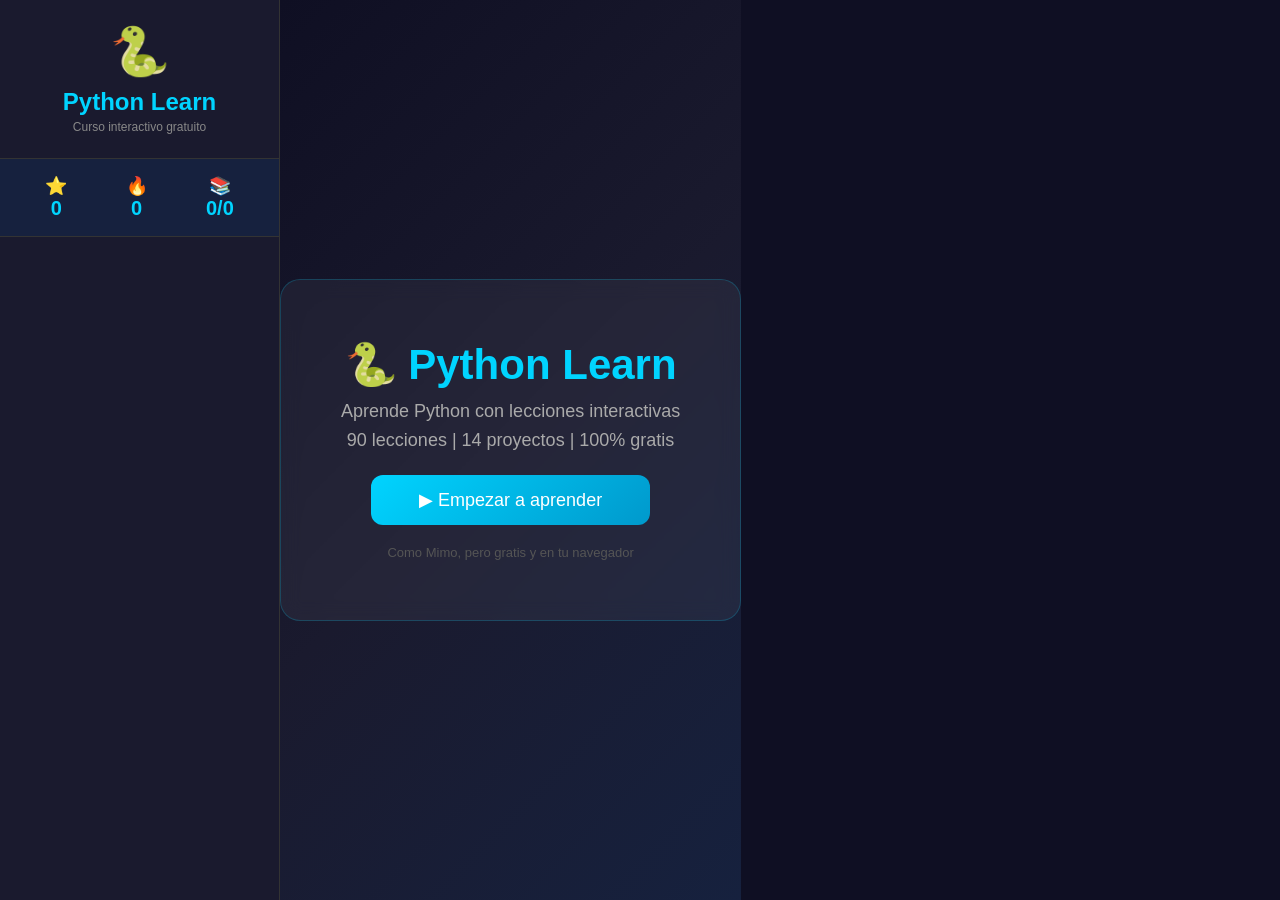
==== web/index.html @ 652f8047 "Add beautiful web interface" ====
<!DOCTYPE html>
<html lang="es">
<head>
<meta charset="UTF-8">
<meta name="viewport" content="width=device-width, initial-scale=1.0">
<title>Python Learn - Curso Interactivo</title>
<style>
* { margin: 0; padding: 0; box-sizing: border-box; }
body { font-family: 'Segoe UI', Tahoma, sans-serif; background: #0f0f23; color: #e0e0e0; overflow: hidden; }
#app { display: flex; height: 100vh; }
.sidebar { width: 280px; background: #1a1a2e; border-right: 1px solid #333; display: flex; flex-direction: column; overflow-y: auto; }
.logo { padding: 24px 20px; text-align: center; border-bottom: 1px solid #333; }
.logo-icon { font-size: 48px; margin-bottom: 8px; }
.logo h1 { color: #00d4ff; font-size: 24px; }
.tagline { color: #888; font-size: 12px; margin-top: 4px; }
.stats { display: flex; justify-content: space-around; padding: 16px; background: #16213e; border-bottom: 1px solid #333; }
.stat-item { text-align: center; }
.stat-label { font-size: 18px; display: block; }
.stat-value { font-size: 20px; font-weight: bold; color: #00d4ff; }
.lesson-list { flex: 1; overflow-y: auto; padding: 8px; }
.lesson-item { padding: 12px 16px; margin: 4px 0; border-radius: 8px; cursor: pointer; transition: all 0.3s; }
.lesson-item:hover { background: #2a2a4a; }
.lesson-item.active { background: #0f3460; border-left: 3px solid #00d4ff; }
.lesson-item.completed { opacity: 0.6; }
.lesson-num { color: #00d4ff; font-weight: bold; font-size: 13px; }
.lesson-name { color: #e0e0e0; font-size: 14px; margin-top: 2px; }
.lesson-badge { display: inline-block; padding: 2px 8px; border-radius: 4px; font-size: 10px; margin-top: 4px; }
.badge-learn { background: #1e3a5f; color: #4fc3f7; }
.badge-practice { background: #2e7d32; color: #a5d6a7; }
.badge-project { background: #e65100; color: #ffcc80; }
.main { flex: 1; overflow-y: auto; }
.hero { display: flex; align-items: center; justify-content: center; height: 100vh; background: linear-gradient(135deg, #0f0f23 0%, #1a1a2e 50%, #16213e 100%); }
.hero-card { text-align: center; background: rgba(255,255,255,0.05); backdrop-filter: blur(10px); border-radius: 20px; padding: 60px; border: 1px solid rgba(0,212,255,0.2); max-width: 500px; }
.hero-card h2 { color: #00d4ff; font-size: 42px; margin-bottom: 12px; }
.hero-card p { color: #aaa; font-size: 18px; }
.hero-sub { color: #666; font-size: 14px; margin-top: 8px; }
.btn-primary { background: linear-gradient(135deg, #00d4ff, #0099cc); color: #fff; border: none; padding: 14px 48px; border-radius: 12px; font-size: 18px; cursor: pointer; margin-top: 24px; transition: all 0.3s; }
.btn-primary:hover { transform: scale(1.05); box-shadow: 0 4px 20px rgba(0,212,255,0.4); }
.lesson-view { padding: 24px; max-width: 800px; margin: 0 auto; }
.lesson-header { display: flex; align-items: center; margin-bottom: 24px; }
.btn-back { background: #333; color: #aaa; border: none; padding: 8px 16px; border-radius: 8px; cursor: pointer; font-size: 14px; }
.lesson-header h2 { color: #00d4ff; margin-left: 16px; font-size: 28px; }
.topic-card { background: rgba(255,255,255,0.05); border-radius: 12px; padding: 24px; margin: 16px 0; border: 1px solid #333; }
.topic-title { color: #fff; font-size: 20px; margin-bottom: 8px; }
.topic-desc { color: #888; font-size: 14px; margin-bottom: 16px; }
.exercise { background: #1e1e3a; border-radius: 8px; padding: 16px; margin: 12px 0; border-left: 3px solid #00d4ff; }
.exercise-title { color: #4fc3f7; font-size: 15px; margin-bottom: 8px; }
.exercise-hint { color: #666; font-size: 12px; margin-top: 8px; font-style: italic; }
.code-input { width: 100%; background: #0d0d1a; color: #00ff88; border: 1px solid #333; border-radius: 8px; padding: 12px; font-family: 'Consolas', monospace; font-size: 14px; margin-top: 8px; resize: vertical; min-height: 60px; }
.btn-run { background: #00d4ff; color: #fff; border: none; padding: 10px 24px; border-radius: 8px; cursor: pointer; font-size: 14px; margin-top: 8px; }
.btn-run:hover { background: #0099cc; }
.result-ok { color: #00ff88; font-weight: bold; margin-top: 8px; }
.result-error { color: #ff4444; font-weight: bold; margin-top: 8px; }
.progress-bar { height: 8px; background: #333; border-radius: 4px; margin: 12px 0; overflow: hidden; }
.progress-fill { height: 100%; background: linear-gradient(90deg, #00d4ff, #00ff88); border-radius: 4px; transition: width 0.5s; }
.lessons-grid { display: grid; grid-template-columns: repeat(auto-fill, minmax(200px, 1fr)); gap: 12px; margin-top: 16px; }
.lesson-grid-item { background: rgba(255,255,255,0.05); border-radius: 12px; padding: 16px; text-align: center; cursor: pointer; border: 1px solid #333; transition: all 0.3s; }
.lesson-grid-item:hover { border-color: #00d4ff; transform: translateY(-2px); }
.lesson-grid-item.completed { border-color: #00ff88; }
.lesson-grid-item .num { color: #00d4ff; font-size: 24px; font-weight: bold; }
.lesson-grid-item .name { color: #aaa; font-size: 12px; margin-top: 4px; }
.nav-bottom { display: flex; justify-content: space-around; padding: 16px; background: #1a1a2e; border-top: 1px solid #333; }
.nav-btn { background: none; border: none; color: #666; font-size: 20px; cursor: pointer; padding: 8px; }
.nav-btn.active { color: #00d4ff; }
</style>
</head>
<body>
<div id="app">
<nav class="sidebar">
<div class="logo">
<div class="logo-icon">🐍</div>
<h1>Python Learn</h1>
<p class="tagline">Curso interactivo gratuito</p>
</div>
<div class="stats">
<div class="stat-item"><span class="stat-label">⭐</span><span class="stat-value" id="score">0</span></div>
<div class="stat-item"><span class="stat-label">🔥</span><span class="stat-value" id="streak">0</span></div>
<div class="stat-item"><span class="stat-label">📚</span><span class="stat-value" id="progress">0/0</span></div>
</div>
<div class="lesson-list" id="lessonList"></div>
</nav>
<main class="content">
<div class="hero" id="hero">
<div class="hero-card">
<h2>🐍 Python Learn</h2>
<p>Aprende Python con lecciones interactivas</p>
<p class="hero-sub">90 lecciones | 14 proyectos | 100% gratis</p>
<button onclick="startCourse()" class="btn-primary">▶ Empezar a aprender</button>
<div style="margin-top:20px;color:#555;font-size:13px">Como Mimo, pero gratis y en tu navegador</div>
</div>
</div>
<div class="lesson-view" id="lessonView" style="display:none">
<div class="lesson-header">
<button onclick="goBack()" class="btn-back">← Volver al inicio</button>
<h2 id="lessonTitle"></h2>
</div>
<div class="progress-bar"><div class="progress-fill" id="progressFill" style="width:0%"></div></div>
<div class="lessons-grid" id="lessonsGrid"></div>
<div id="lessonDetail" style="display:none"></div>
</div>
</main>
</div>
<script src="app.js"></script>
</body>
</html>
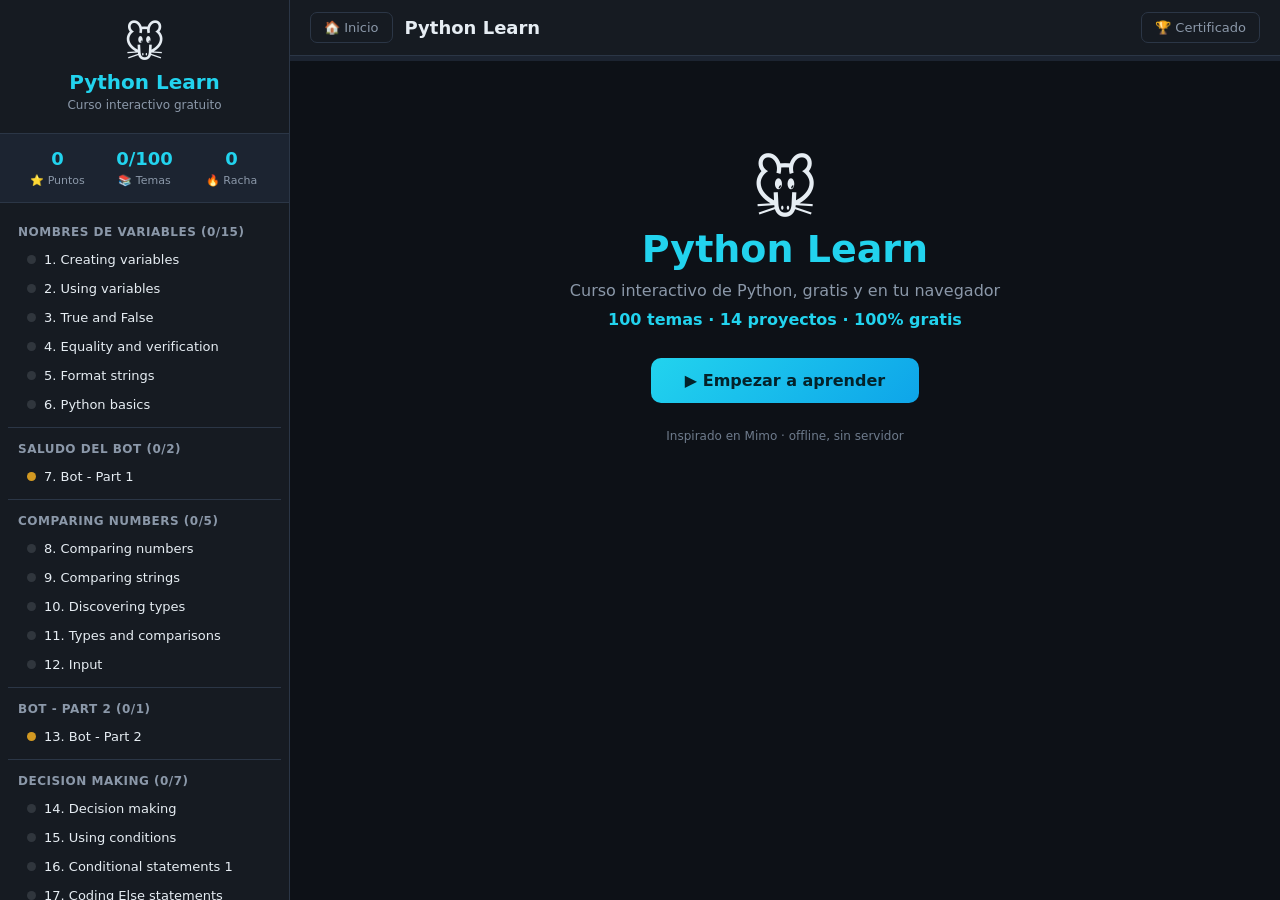
==== commit 92e0e398: "Web standalone: single-file HTML, no server needed" ====
--- a/web/index.html
+++ b/web/index.html
@@ -1,105 +1,257 @@
 <!DOCTYPE html>
 <html lang="es">
 <head>
-<meta charset="UTF-8">
-<meta name="viewport" content="width=device-width, initial-scale=1.0">
-<title>Python Learn - Curso Interactivo</title>
+<meta charset="utf-8">
+<meta name="viewport" content="width=device-width,initial-scale=1">
+<title>Python Learn - Curso Interactivo Gratuito</title>
 <style>
-* { margin: 0; padding: 0; box-sizing: border-box; }
-body { font-family: 'Segoe UI', Tahoma, sans-serif; background: #0f0f23; color: #e0e0e0; overflow: hidden; }
-#app { display: flex; height: 100vh; }
-.sidebar { width: 280px; background: #1a1a2e; border-right: 1px solid #333; display: flex; flex-direction: column; overflow-y: auto; }
-.logo { padding: 24px 20px; text-align: center; border-bottom: 1px solid #333; }
-.logo-icon { font-size: 48px; margin-bottom: 8px; }
-.logo h1 { color: #00d4ff; font-size: 24px; }
-.tagline { color: #888; font-size: 12px; margin-top: 4px; }
-.stats { display: flex; justify-content: space-around; padding: 16px; background: #16213e; border-bottom: 1px solid #333; }
-.stat-item { text-align: center; }
-.stat-label { font-size: 18px; display: block; }
-.stat-value { font-size: 20px; font-weight: bold; color: #00d4ff; }
-.lesson-list { flex: 1; overflow-y: auto; padding: 8px; }
-.lesson-item { padding: 12px 16px; margin: 4px 0; border-radius: 8px; cursor: pointer; transition: all 0.3s; }
-.lesson-item:hover { background: #2a2a4a; }
-.lesson-item.active { background: #0f3460; border-left: 3px solid #00d4ff; }
-.lesson-item.completed { opacity: 0.6; }
-.lesson-num { color: #00d4ff; font-weight: bold; font-size: 13px; }
-.lesson-name { color: #e0e0e0; font-size: 14px; margin-top: 2px; }
-.lesson-badge { display: inline-block; padding: 2px 8px; border-radius: 4px; font-size: 10px; margin-top: 4px; }
-.badge-learn { background: #1e3a5f; color: #4fc3f7; }
-.badge-practice { background: #2e7d32; color: #a5d6a7; }
-.badge-project { background: #e65100; color: #ffcc80; }
-.main { flex: 1; overflow-y: auto; }
-.hero { display: flex; align-items: center; justify-content: center; height: 100vh; background: linear-gradient(135deg, #0f0f23 0%, #1a1a2e 50%, #16213e 100%); }
-.hero-card { text-align: center; background: rgba(255,255,255,0.05); backdrop-filter: blur(10px); border-radius: 20px; padding: 60px; border: 1px solid rgba(0,212,255,0.2); max-width: 500px; }
-.hero-card h2 { color: #00d4ff; font-size: 42px; margin-bottom: 12px; }
-.hero-card p { color: #aaa; font-size: 18px; }
-.hero-sub { color: #666; font-size: 14px; margin-top: 8px; }
-.btn-primary { background: linear-gradient(135deg, #00d4ff, #0099cc); color: #fff; border: none; padding: 14px 48px; border-radius: 12px; font-size: 18px; cursor: pointer; margin-top: 24px; transition: all 0.3s; }
-.btn-primary:hover { transform: scale(1.05); box-shadow: 0 4px 20px rgba(0,212,255,0.4); }
-.lesson-view { padding: 24px; max-width: 800px; margin: 0 auto; }
-.lesson-header { display: flex; align-items: center; margin-bottom: 24px; }
-.btn-back { background: #333; color: #aaa; border: none; padding: 8px 16px; border-radius: 8px; cursor: pointer; font-size: 14px; }
-.lesson-header h2 { color: #00d4ff; margin-left: 16px; font-size: 28px; }
-.topic-card { background: rgba(255,255,255,0.05); border-radius: 12px; padding: 24px; margin: 16px 0; border: 1px solid #333; }
-.topic-title { color: #fff; font-size: 20px; margin-bottom: 8px; }
-.topic-desc { color: #888; font-size: 14px; margin-bottom: 16px; }
-.exercise { background: #1e1e3a; border-radius: 8px; padding: 16px; margin: 12px 0; border-left: 3px solid #00d4ff; }
-.exercise-title { color: #4fc3f7; font-size: 15px; margin-bottom: 8px; }
-.exercise-hint { color: #666; font-size: 12px; margin-top: 8px; font-style: italic; }
-.code-input { width: 100%; background: #0d0d1a; color: #00ff88; border: 1px solid #333; border-radius: 8px; padding: 12px; font-family: 'Consolas', monospace; font-size: 14px; margin-top: 8px; resize: vertical; min-height: 60px; }
-.btn-run { background: #00d4ff; color: #fff; border: none; padding: 10px 24px; border-radius: 8px; cursor: pointer; font-size: 14px; margin-top: 8px; }
-.btn-run:hover { background: #0099cc; }
-.result-ok { color: #00ff88; font-weight: bold; margin-top: 8px; }
-.result-error { color: #ff4444; font-weight: bold; margin-top: 8px; }
-.progress-bar { height: 8px; background: #333; border-radius: 4px; margin: 12px 0; overflow: hidden; }
-.progress-fill { height: 100%; background: linear-gradient(90deg, #00d4ff, #00ff88); border-radius: 4px; transition: width 0.5s; }
-.lessons-grid { display: grid; grid-template-columns: repeat(auto-fill, minmax(200px, 1fr)); gap: 12px; margin-top: 16px; }
-.lesson-grid-item { background: rgba(255,255,255,0.05); border-radius: 12px; padding: 16px; text-align: center; cursor: pointer; border: 1px solid #333; transition: all 0.3s; }
-.lesson-grid-item:hover { border-color: #00d4ff; transform: translateY(-2px); }
-.lesson-grid-item.completed { border-color: #00ff88; }
-.lesson-grid-item .num { color: #00d4ff; font-size: 24px; font-weight: bold; }
-.lesson-grid-item .name { color: #aaa; font-size: 12px; margin-top: 4px; }
-.nav-bottom { display: flex; justify-content: space-around; padding: 16px; background: #1a1a2e; border-top: 1px solid #333; }
-.nav-btn { background: none; border: none; color: #666; font-size: 20px; cursor: pointer; padding: 8px; }
-.nav-btn.active { color: #00d4ff; }
+*{margin:0;padding:0;box-sizing:border-box}
+:root{--bg:#0d1117;--panel:#161b22;--panel2:#1c2431;--line:#2b3646;--txt:#e6edf3;--dim:#8b98a9;--cyan:#22d3ee;--green:#3fb950;--yel:#d29922;--pur:#a371f7;--red:#f85149}
+body{font-family:system-ui,-apple-system,"Segoe UI",Roboto,sans-serif;background:var(--bg);color:var(--txt)}
+button{font-family:inherit;cursor:pointer}
+#layout{display:flex;min-height:100vh}
+aside{width:290px;flex-shrink:0;background:var(--panel);border-right:1px solid var(--line);display:flex;flex-direction:column;position:sticky;top:0;height:100vh}
+.brand{padding:20px;border-bottom:1px solid var(--line);text-align:center}
+.brand .logo{font-size:40px}
+.brand h1{font-size:20px;color:var(--cyan);margin-top:4px}
+.brand small{color:var(--dim);font-size:12px}
+.hud{display:grid;grid-template-columns:repeat(3,1fr);padding:14px;background:var(--panel2);border-bottom:1px solid var(--line);text-align:center}
+.hud b{display:block;font-size:18px;color:var(--cyan)}
+.hud span{font-size:11px;color:var(--dim)}
+#secList{flex:1;overflow-y:auto;padding:8px}
+.sec{border-bottom:1px solid var(--line);padding:8px 10px}
+.sec h3{font-size:12px;color:var(--dim);text-transform:uppercase;letter-spacing:.5px;margin:6px 0}
+.sec a{display:flex;gap:8px;align-items:center;padding:7px 9px;border-radius:6px;color:var(--txt);text-decoration:none;font-size:13px}
+.sec a:hover{background:var(--panel2)}
+.sec a.on{background:#1f6feb33;border-left:3px solid var(--cyan)}
+.dot{width:9px;height:9px;border-radius:50%;background:#30363d;flex-shrink:0}
+.dot.done{background:var(--green)}
+.dot.proj{background:var(--yel)}
+main{flex:1;min-width:0;display:flex;flex-direction:column}
+#top{display:flex;align-items:center;gap:12px;padding:12px 20px;border-bottom:1px solid var(--line);background:var(--panel);position:sticky;top:0;z-index:5}
+#top h2{font-size:18px;flex:1}
+.ghost{background:transparent;border:1px solid var(--line);color:var(--dim);padding:7px 13px;border-radius:7px;font-size:13px}
+.ghost:hover{border-color:var(--cyan);color:var(--cyan)}
+.bar{height:5px;background:var(--panel2)}
+.bar div{height:100%;background:linear-gradient(90deg,var(--cyan),var(--green));transition:width .4s}
+#body{flex:1;padding:22px;max-width:920px;width:100%;margin:0 auto}
+.hero{text-align:center;padding:70px 20px}
+.hero h2{font-size:38px;color:var(--cyan)}
+.hero p{color:var(--dim);margin:10px 0}
+.btn{background:linear-gradient(135deg,#22d3ee,#0ea5e9);border:0;color:#04222a;font-weight:700;padding:13px 34px;border-radius:10px;font-size:16px}
+.btn:hover{filter:brightness(1.1)}
+.card{background:var(--panel);border:1px solid var(--line);border-radius:12px;padding:20px;margin-bottom:16px}
+.card h3{color:#fff;font-size:19px;margin-bottom:6px}
+.card .desc{color:var(--dim);font-size:14px}
+.badge{display:inline-block;padding:2px 9px;border-radius:20px;font-size:11px;font-weight:600}
+.b-learn{background:#1f4b7355;color:#58a6ff}
+.b-prac{background:#2d6a3555;color:var(--green)}
+.b-proj{background:#6b4a1455;color:var(--yel)}
+pre{background:#010409;border:1px solid var(--line);border-radius:9px;padding:14px;overflow-x:auto;font-family:Consolas,Monaco,monospace;font-size:13px;color:#7ee787;line-height:1.6}
+.ex{background:var(--panel2);border-left:3px solid var(--cyan);border-radius:0 9px 9px 0;padding:14px;margin:12px 0}
+.ex .q{font-weight:600;margin-bottom:8px}
+.ex .h{color:var(--dim);font-size:13px;margin-top:8px}
+.ex .h b{color:var(--yel)}
+textarea{width:100%;background:#010409;color:#7ee787;border:1px solid var(--line);border-radius:8px;padding:11px;font-family:Consolas,Monaco,monospace;font-size:13px;min-height:70px;resize:vertical}
+textarea:focus{outline:none;border-color:var(--cyan)}
+.row{display:flex;gap:8px;margin-top:9px;flex-wrap:wrap}
+.ok{color:var(--green);font-weight:600;margin-top:8px}
+.no{color:var(--red);font-weight:600;margin-top:8px}
+.nav{display:flex;gap:9px;margin-top:18px;flex-wrap:wrap}
+.grid{display:grid;grid-template-columns:repeat(auto-fill,minmax(150px,1fr));gap:11px}
+.tcard{background:var(--panel2);border:1px solid var(--line);border-radius:10px;padding:15px;text-align:center}
+.tcard:hover{border-color:var(--cyan)}
+.tcard.ok{border-color:var(--green)}
+.tcard .n{font-size:19px;font-weight:700;color:var(--cyan)}
+.tcard.ok .n{color:var(--green)}
+.tcard .t{font-size:12px;color:var(--dim);margin-top:5px}
+.gridlessons{display:grid;grid-template-columns:repeat(auto-fill,minmax(190px,1fr));gap:11px}
+.lcard{background:var(--panel2);border:1px solid var(--line);border-radius:10px;padding:15px;text-align:center}
+.lcard:hover{border-color:var(--cyan)}
+.lcard .n{font-size:22px;font-weight:700;color:var(--cyan)}
+.lcard .t{font-size:12px;color:var(--dim);margin:5px 0}
+.cert{text-align:center;padding:44px;background:linear-gradient(135deg,#161b22,#1f2937);border:2px solid var(--yel);border-radius:14px}
+.cert h2{color:var(--yel);font-size:28px}
+.cert p{color:var(--dim);margin:9px 0}
+@media(max-width:800px){#layout{flex-direction:column}aside{width:100%;height:auto;position:relative}#secList{max-height:210px}#body{padding:15px}.hero h2{font-size:27px}}
 </style>
 </head>
 <body>
-<div id="app">
-<nav class="sidebar">
-<div class="logo">
-<div class="logo-icon">🐍</div>
-<h1>Python Learn</h1>
-<p class="tagline">Curso interactivo gratuito</p>
-</div>
-<div class="stats">
-<div class="stat-item"><span class="stat-label">⭐</span><span class="stat-value" id="score">0</span></div>
-<div class="stat-item"><span class="stat-label">🔥</span><span class="stat-value" id="streak">0</span></div>
-<div class="stat-item"><span class="stat-label">📚</span><span class="stat-value" id="progress">0/0</span></div>
-</div>
-<div class="lesson-list" id="lessonList"></div>
-</nav>
-<main class="content">
-<div class="hero" id="hero">
-<div class="hero-card">
-<h2>🐍 Python Learn</h2>
-<p>Aprende Python con lecciones interactivas</p>
-<p class="hero-sub">90 lecciones | 14 proyectos | 100% gratis</p>
-<button onclick="startCourse()" class="btn-primary">▶ Empezar a aprender</button>
-<div style="margin-top:20px;color:#555;font-size:13px">Como Mimo, pero gratis y en tu navegador</div>
-</div>
-</div>
-<div class="lesson-view" id="lessonView" style="display:none">
-<div class="lesson-header">
-<button onclick="goBack()" class="btn-back">← Volver al inicio</button>
-<h2 id="lessonTitle"></h2>
-</div>
-<div class="progress-bar"><div class="progress-fill" id="progressFill" style="width:0%"></div></div>
-<div class="lessons-grid" id="lessonsGrid"></div>
-<div id="lessonDetail" style="display:none"></div>
-</div>
+<div id="layout">
+<aside>
+  <div class="brand">
+    <div class="logo">&#128045;</div>
+    <h1>Python Learn</h1>
+    <small>Curso interactivo gratuito</small>
+  </div>
+  <div class="hud">
+    <div><b id="hScore">0</b><span>&#11088; Puntos</span></div>
+    <div><b id="hDone">0</b><span>&#128218; Temas</span></div>
+    <div><b id="hStreak">0</b><span>&#128293; Racha</span></div>
+  </div>
+  <div id="secList"></div>
+</aside>
+<main>
+  <div id="top">
+    <button class="ghost" onclick="goHome()">&#127968; Inicio</button>
+    <h2 id="ttl">Python Learn</h2>
+    <button class="ghost" onclick="showCert()">&#127942; Certificado</button>
+  </div>
+  <div class="bar"><div id="pfill" style="width:0%"></div></div>
+  <div id="body"></div>
 </main>
 </div>
-<script src="app.js"></script>
+<script>
+var COURSE = {"1": {"title": "Creating variables", "exercises": [{"question": "Create a variable 'name' with your name and print it", "answer": "name = \"Ana\"\nprint(name)", "hint": "Use assignment and print()"}], "topics": [{"title": "Nombres de variables", "description": "Elige nombres descriptivos para tus variables", "exercises": [{"question": "name = \"Ana\"\nprint(name)", "answer": "Use meaningful variable names", "hint": "Follow Python naming rules"}]}, {"title": "Valores de variables", "description": "Asigna diferentes tipos de datos", "exercises": [{"question": "age = 25\nheight = 1.70\nprint(age, height)", "answer": "Assign int, float, string", "hint": "Each variable holds one value"}]}, {"title": "Consola", "description": "Usa print() para mostrar valores", "exercises": [{"question": "print(\"Hello World\")", "answer": "Use print() function", "hint": "Text must be inside quotes"}]}]}, "2": {"title": "Using variables", "exercises": [{"question": "Create a=5 and b=3, print sum and difference", "answer": "a = 5\nb = 3\nprint(a + b)\nprint(a - b)", "hint": "Assign then use + and -"}], "topics": [{"title": "Operaciones con variables", "description": "Suma, resta, multiplica y divide", "exercises": [{"question": "a = 10\nb = 3\nprint(a + b, a - b, a * b, a / b)", "answer": "Use + - * / operators", "hint": "Operators work like math"}]}, {"title": "Reasignación", "description": "Cambia el valor de una variable", "exercises": [{"question": "x = 5\nx = 10\nprint(x)", "answer": "Just assign a new value", "hint": "Variables can change"}]}]}, "3": {"title": "True and False", "exercises": [{"question": "Create a boolean 'is_raining' and print it", "answer": "is_raining = True\nprint(is_raining)", "hint": "Use True or False"}], "topics": [{"title": "Verdadero y falso", "description": "Entiende los valores booleanos", "exercises": [{"question": "is_active = True\nprint(is_active)", "answer": "Use True or False (capital)", "hint": "Only two possible values"}]}, {"title": "Comparaciones booleanas", "description": "Compara valores para obtener True/False", "exercises": [{"question": "print(5 > 3)\nprint(5 == 5)\nprint(5 != 3)", "answer": "Use >, ==, != operators", "hint": "Comparison returns True or False"}]}]}, "4": {"title": "Equality and verification", "exercises": [{"question": "Check if 10 equals 10", "answer": "print(10 == 10)", "hint": "Use == for equality"}], "topics": [{"title": "Igualdad", "description": "Compara si dos valores son iguales", "exercises": [{"question": "print(10 == 10)\nprint(10 == 5)", "answer": "Use == for equality", "hint": "Double equals sign"}]}, {"title": "Desigualdad", "description": "Compara si valores son diferentes", "exercises": [{"question": "print(10 != 5)\nprint(10 != 10)", "answer": "Use != for inequality", "hint": "Not equal operator"}]}, {"title": "Mayor y menor", "description": "Compara tamaño de valores", "exercises": [{"question": "print(5 > 3)\nprint(3 < 5)\nprint(5 >= 5)", "answer": "Use >, <, >=, <=", "hint": "Greater than, less than operators"}]}]}, "5": {"title": "Format strings", "exercises": [{"question": "Create fruit variable, print 'I love <fruit>'", "answer": "fruit = \"apple\"\nprint(f\"I love {fruit}\")", "hint": "Use f-string"}], "topics": [{"title": "F-strings", "description": "Inserta variables dentro de texto", "exercises": [{"question": "name = \"Ana\"\nprint(f\"Hello {name}\")", "answer": "Use f before the string", "hint": "Curly braces {} hold variables"}]}, {"title": "Métodos de texto", "description": "Transforma strings con métodos", "exercises": [{"question": "text = \"hello\"\nprint(text.upper())\nprint(text.capitalize())", "answer": "Use .upper(), .lower(), .capitalize()", "hint": "Methods come after dot"}]}]}, "6": {"title": "Python basics", "exercises": [{"question": "Create name, age, city and print formatted", "answer": "name = \"Ana\"\nage = 25\ncity = \"Lima\"\nprint(f\"I am {name}, {age} from {city}\")", "hint": "Use f-strings"}], "type": "PRACTICE", "topics": [{"title": "Tipos de datos", "description": "Identifica int, float, bool, str", "exercises": [{"question": "print(type(10))\nprint(type(3.14))\nprint(type(True))\nprint(type(\"text\"))", "answer": "Use type() function", "hint": "Each type is different"}]}, {"title": "Conversiones", "description": "Convierte entre tipos de datos", "exercises": [{"question": "print(int(\"5\"))\nprint(float(3))\nprint(str(10))", "answer": "Use int(), float(), str()", "hint": "Convert between types"}]}, {"title": "Consolidación", "description": "Practica todos los conceptos básicos", "exercises": [{"question": "name = \"Ana\"\nage = 25\nprint(f\"{name} is {age}\")", "answer": "Combine all concepts", "hint": "Practice makes perfect"}]}]}, "7": {"title": "Bot - Part 1", "exercises": [{"question": "Build a bot that greets the user", "answer": "name = input(\"What is your name? \")\nprint(f\"Hello, {name}! Nice to meet you!\")\nprint(\"I am your Python bot. How can I help?\")", "hint": "Use input() and f-string"}], "type": "PROJECT_GUIDED", "project_part": 1, "project_code": "print('Bot: Hello!')\nname = input('Bot: What is your name? ')\nprint(f'Bot: Nice to meet you, {name}!')\nprint('I am your Python bot. How can I help?')\n", "topics": [{"title": "Saludo del bot", "description": "Crea un bot que saluda", "exercises": [{"question": "name = input(\"What is your name? \")\nprint(f\"Hello, {name}!\")", "answer": "Use input() and f-string", "hint": "input() gets user text"}]}, {"title": "Interacción básica", "description": "Haz que el bot responda", "exercises": [{"question": "name = input(\"Name: \")\nprint(f\"Nice to meet you, {name}!\")\nprint(\"I am your Python bot.\")", "answer": "Multiple print() calls", "hint": "Build a conversation flow"}]}]}, "8": {"title": "Comparing numbers", "exercises": [{"question": "Check if number is positive, negative, or zero", "answer": "num = int(input(\"Num: \"))\nif num > 0:\n    print(\"Positive\")\nelif num < 0:\n    print(\"Negative\")\nelse:\n    print(\"Zero\")", "hint": "Use if/elif/else"}]}, "9": {"title": "Comparing strings", "exercises": [{"question": "Ask for name, check if 'Ana'", "answer": "name = input(\"Your name: \")\nif name.lower() == \"ana\":\n    print(\"Hello Ana!\")\nelse:\n    print(f\"Hello {name}!\")", "hint": "Use .lower()"}]}, "10": {"title": "Discovering types", "exercises": [{"question": "Create vars of each type and print types", "answer": "x=10; y=\"hello\"; z=3.14; w=True\nprint(type(x)); print(type(y)); print(type(z)); print(type(w))", "hint": "Use type() function"}]}, "11": {"title": "Types and comparisons", "exercises": [{"question": "Ask two numbers, convert, print larger", "answer": "a = int(input(\"First: \")); b = int(input(\"Second: \"))\nif a > b: print(f\"{a} larger\")\nelif b > a: print(f\"{b} larger\")\nelse: print(\"Equal\")", "hint": "Use int() to convert"}], "type": "PRACTICE"}, "12": {"title": "Input", "exercises": [{"question": "Ask name and age, print greeting", "answer": "name = input(\"Your name: \")\nage = int(input(\"Your age: \"))\nprint(f\"Hello {name}! You are {age}.\"", "hint": "Use input() and f-string"}]}, "13": {"title": "Bot - Part 2", "exercises": [{"question": "Build interactive bot conversation", "answer": "print(\"Bot: Hello!\")\nname = input(\"Bot: What is your name? \")\nprint(f\"Bot: Nice to meet you, {name}!\")\nmood = input(\"Bot: How are you? \")\nif mood.lower() == \"good\":\n    print(\"Bot: Great!\")\nelse:\n    print(\"Bot: Hope you feel better!\")\nprint(f\"Bot: Goodbye {name}!\")", "hint": "Use input() and if/else"}], "type": "PROJECT_GUIDED", "project_part": 2, "project_code": "print('Bot: Hello!')\nname = input('Bot: What is your name? ')\nprint(f'Bot: Nice to meet you, {name}!')\nmood = input('Bot: How are you? ')\nif mood.lower() == 'good':\n    print('Bot: Great!')\nelse:\n    print('Bot: Hope you feel better!')\nprint(f'Bot: Goodbye {name}!')\n"}, "14": {"title": "Decision making", "exercises": [{"question": "Check if number is even or odd", "answer": "num = int(input(\"Num: \"))\nif num % 2 == 0:\n    print(\"Even\")\nelse:\n    print(\"Odd\")", "hint": "Use % modulo"}]}, "15": {"title": "Using conditions", "exercises": [{"question": "Check multiple criteria", "answer": "age = int(input(\"Age: \"))\nif age >= 18 and age < 65:\n    print(\"Working adult\")\nelif age >= 65:\n    print(\"Senior\")\nelse:\n    print(\"Minor\")", "hint": "Use and/or"}]}, "16": {"title": "Conditional statements 1", "exercises": [{"question": "Write access level checker", "answer": "level = input(\"Level (admin/user): \")\nif level.lower() == \"admin\":\n    print(\"Full access\")\nelse:\n    print(\"Limited access\")", "hint": "Use if/else with strings"}], "type": "PRACTICE"}, "17": {"title": "Coding Else statements", "exercises": [{"question": "Create calculator with if/elif/else", "answer": "op = input(\"Op (+,-,*,/): \")\na = float(input(\"A: \")); b = float(input(\"B: \"))\nif op == \"+\": print(a+b)\nelif op == \"-\": print(a-b)\nelif op == \"*\": print(a*b)\nelse: print(a/b)", "hint": "Chain if/elif/else"}]}, "18": {"title": "Adding Elif", "exercises": [{"question": "Create grading system", "answer": "score = int(input(\"Score: \"))\nif score >= 90: print(\"A\")\nelif score >= 80: print(\"B\")\nelif score >= 70: print(\"C\")\nelse: print(\"F\")", "hint": "Use elif for ranges"}]}, "19": {"title": "Using complex decisions", "exercises": [{"question": "Combine and/or/not", "answer": "temp = int(input(\"Temp: \")); rain = input(\"Rain? (yes/no): \")\nif temp > 30 and rain.lower() != \"yes\":\n    print(\"Hot and sunny!\")\nelif temp < 10 or rain.lower() == \"yes\":\n    print(\"Cold or rainy\")\nelse:\n    print(\"Pleasant\")", "hint": "Combine and/or/not"}]}, "20": {"title": "Conditional statements 2", "exercises": [{"question": "Create login checker", "answer": "user = input(\"Username: \"); p = input(\"Password: \")\nif user == \"admin\" and p == \"1234\":\n    print(\"Access granted\")\nelse:\n    print(\"Access denied\")", "hint": "Combine checks"}], "type": "PRACTICE"}, "21": {"title": "Rock Paper Scissors - Part 1", "exercises": [{"question": "Build RPS game logic", "answer": "import random\noptions = [\"rock\",\"paper\",\"scissors\"]\npc = random.choice(options)\nyou = input(\"rock/paper/scissors: \")\nprint(f\"PC: {pc}\")\nif you == pc: print(\"Tie!\")\nelif (you==\"rock\" and pc==\"scissors\") or (you==\"paper\" and pc==\"rock\") or (you==\"scissors\" and pc==\"paper\"):\n    print(\"You win!\")\nelse: print(\"PC wins!\")", "hint": "Use random.choice() and if/elif"}], "type": "PROJECT_GUIDED", "project_part": 1, "project_code": "import random\noptions = ['rock','paper','scissors']\npc = random.choice(options)\nyou = input('rock/paper/scissors: ')\nprint(f'PC: {pc}')\nif you == pc: print('Tie!')\nelif (you=='rock' and pc=='scissors') or (you=='paper' and pc=='rock') or (you=='scissors' and pc=='paper'):\n    print('You win!')\nelse: print('PC wins!')\n"}, "22": {"title": "Auto-assignment and operators", "exercises": [{"question": "Use +=, -=, *=", "answer": "x = 10\nx += 5\nx -= 3\nx *= 2\nprint(x)", "hint": "Use += -= *= operators"}]}, "23": {"title": "While loops", "exercises": [{"question": "Count from 1 to 5", "answer": "i = 1\nwhile i <= 5:\n    print(i)\n    i += 1", "hint": "Use while with counter"}]}, "24": {"title": "Stopping while loops", "exercises": [{"question": "Use break to stop early", "answer": "while True:\n    cmd = input(\"Enter (quit to stop): \")\n    if cmd == \"quit\": break\n    print(f\"You said: {cmd}\")\nprint(\"Loop stopped!\")", "hint": "Use break statement"}]}, "25": {"title": "Loops 1", "exercises": [{"question": "Sum 1 to 10 using while", "answer": "s = 0; i = 1\nwhile i <= 10:\n    s += i; i += 1\nprint(f\"Sum: {s}\")", "hint": "Use while and +="}], "type": "PRACTICE"}, "26": {"title": "While loop control", "exercises": [{"question": "Use continue and break", "answer": "i = 0\nwhile i < 10:\n    i += 1\n    if i % 2 == 0: continue\n    if i > 7: break\n    print(i)", "hint": "Use continue and break"}]}, "27": {"title": "For loops", "exercises": [{"question": "Iterate over a list", "answer": "fruits = [\"apple\",\"banana\",\"cherry\"]\nfor f in fruits:\n    print(f)", "hint": "Use for to iterate"}]}, "28": {"title": "Loops 2", "exercises": [{"question": "Find max in a list", "answer": "nums = [3,7,2,9,1]\nmax_val = nums[0]\nfor n in nums:\n    if n > max_val: max_val = n\nprint(f\"Max: {max_val}\")", "hint": "Use for loop with if"}], "type": "PRACTICE"}, "29": {"title": "Advanced loop control", "exercises": [{"question": "Use else clause with loops", "answer": "for i in range(5):\n    if i == 3: break\n    print(i)\nelse:\n    print(\"Completed!\")\nprint(\"Done!\")", "hint": "Use loop else clause"}]}, "30": {"title": "Loops 3", "exercises": [{"question": "Multiplication table", "answer": "for i in range(1, 6):\n    for j in range(1, 6):\n        print(f\"{i*j:4}\", end=\"\")\n    print()", "hint": "Use nested for loops"}], "type": "PRACTICE"}, "31": {"title": "Rock Paper Scissors - Part 2", "exercises": [{"question": "Play best of 3", "answer": "import random\noptions = [\"rock\",\"paper\",\"scissors\"]\nscore = 0\nfor _ in range(3):\n    pc = random.choice(options)\n    you = input(\"rock/paper/scissors: \")\n    if you == pc: print(\"Tie!\")\n    elif (you==\"rock\" and pc==\"scissors\") or (you==\"paper\" and pc==\"rock\") or (you==\"scissors\" and pc==\"paper\"):\n        score += 1; print(\"You win!\")\n    else: print(\"PC wins!\")\nprint(f\"Final: {score}/3\")", "hint": "Use for loop for 3 rounds"}], "type": "PROJECT_GUIDED", "project_part": 2, "project_code": "import random\noptions = ['rock','paper','scissors']\nscore = 0\nfor _ in range(3):\n    pc = random.choice(options)\n    you = input('rock/paper/scissors: ')\n    if you == pc: print('Tie!')\n    elif (you=='rock' and pc=='scissors') or (you=='paper' and pc=='rock') or (you=='scissors' and pc=='paper'):\n        score += 1; print('You win!')\n    else: print('PC wins!')\nprint(f'Final: {score}/3')\n"}, "32": {"title": "Grouping data in lists", "exercises": [{"question": "Create a list of 5 favorite foods", "answer": "foods = [\"pizza\",\"sushi\",\"tacos\",\"pasta\",\"burger\"]\nprint(foods)", "hint": "Create a list with []"}]}, "33": {"title": "Changing data in lists", "exercises": [{"question": "Change an element", "answer": "fruits = [\"apple\",\"banana\",\"cherry\"]\nfruits[1] = \"blueberry\"\nprint(fruits)", "hint": "Use index assignment"}]}, "34": {"title": "Updating lists", "exercises": [{"question": "Add and remove elements", "answer": "fruits = [\"apple\",\"banana\"]\nfruits.append(\"cherry\")\nfruits.insert(1, \"mango\")\nfruits.remove(\"banana\")\nprint(fruits)", "hint": "Use append/insert/remove"}]}, "35": {"title": "Organizing data 1", "exercises": [{"question": "Sort a list", "answer": "nums = [5,2,8,1,9]\nnums.sort()\nprint(nums)", "hint": "Use .sort()"}], "type": "PRACTICE"}, "36": {"title": "Looping over lists", "exercises": [{"question": "Process list elements", "answer": "numbers = [10,20,30,40,50]\nfor n in numbers:\n    print(n * 2)", "hint": "Use for to iterate"}]}, "37": {"title": "Deciding with lists", "exercises": [{"question": "Check if item exists", "answer": "fruits = [\"apple\",\"banana\",\"cherry\"]\nitem = input(\"Search: \")\nif item in fruits:\n    print(f\"{item} found!\")\nelse:\n    print(f\"{item} not found\")", "hint": "Use \"in\" operator"}]}, "38": {"title": "Organizing data 2", "exercises": [{"question": "Reverse and sort", "answer": "nums = [3,1,4,1,5,9]\nnums.reverse()\nnums.sort()\nprint(nums)", "hint": "Use .reverse() and .sort()"}], "type": "PRACTICE"}, "39": {"title": "To-Do List - Part 1", "exercises": [{"question": "Create a basic to-do list", "answer": "tasks = []\nwhile True:\n    task = input(\"Add task (or quit): \")\n    if task == \"quit\": break\n    tasks.append(task)\n    print(f\"Task added: {task}\")\nprint(f\"Total: {len(tasks)}\")", "hint": "Use list and while"}], "type": "PROJECT_GUIDED", "project_part": 1, "project_code": "tasks = []\nwhile True:\n    task = input('Add task (or quit): ')\n    if task == 'quit': break\n    tasks.append(task)\n    print(f'Task added: {task}')\nprint(f'Total: {len(tasks)}')\n"}, "40": {"title": "Finding extreme data", "exercises": [{"question": "Find max, min, average", "answer": "nums = [10,5,8,3,12]\nprint(f\"Max: {max(nums)}\")\nprint(f\"Min: {min(nums)}\")\nprint(f\"Avg: {sum(nums)/len(nums):.2f}\")", "hint": "Use max/min/sum/len"}]}, "41": {"title": "Sorting data", "exercises": [{"question": "Sort in different ways", "answer": "names = [\"Carlos\",\"Ana\",\"Bob\"]\nnames.sort()\nprint(names)\nnames.sort(reverse=True)\nprint(names)", "hint": "Use .sort() with reverse"}]}, "42": {"title": "Using Lists 1", "exercises": [{"question": "Grocery list analysis", "answer": "grocery = [\"milk\",\"eggs\",\"bread\",\"milk\",\"cheese\"]\nprint(f\"Total: {len(grocery)}\")\nprint(f\"Unique: {len(set(grocery))}\")", "hint": "Use len(), count(), set()"}], "type": "PRACTICE"}, "43": {"title": "Adding list elements", "exercises": [{"question": "Combine lists", "answer": "list1 = [1,2,3]\nlist2 = [4,5,6]\nlist1.extend(list2)\nprint(list1)", "hint": "Use extend() or +"}]}, "44": {"title": "Counting elements", "exercises": [{"question": "Count occurrences", "answer": "colors = [\"red\",\"blue\",\"red\",\"green\",\"red\"]\nprint(f\"Red: {colors.count('red')}\")", "hint": "Use .count() method"}]}, "45": {"title": "Using Lists 2", "exercises": [{"question": "Filter and transform", "answer": "nums = [1,2,3,4,5]\nevens = [n for n in nums if n % 2 == 0]\nprint(f\"Evens: {evens}\")", "hint": "Use list comprehension"}], "type": "PRACTICE"}, "46": {"title": "To-Do List - Part 2", "exercises": [{"question": "Add menu and delete tasks", "answer": "tasks = []\nwhile True:\n    print(\"\\n1.Add 2.Remove 3.Show 4.Quit\")\n    cmd = input(\"Choose: \")\n    if cmd == \"1\": tasks.append(input(\"Task: \"))\n    elif cmd == \"2\":\n        if tasks: tasks.pop(int(input(\"Num: \"))-1)\n    elif cmd == \"3\": print(tasks)\n    elif cmd == \"4\": break", "hint": "Use while with menu"}], "type": "PROJECT_GUIDED", "project_part": 2, "project_code": "tasks = []\nwhile True:\n    print('\\n1.Add 2.Remove 3.Show 4.Quit')\n    cmd = input('Choose: ')\n    if cmd == '1': tasks.append(input('Task: '))\n    elif cmd == '2':\n        if tasks: tasks.pop(int(input('Num: '))-1)\n    elif cmd == '3': print(tasks)\n    elif cmd == '4': break\n"}, "47": {"title": "Reusing code with functions", "exercises": [{"question": "Create a greet function", "answer": "def greet(name):\n    return f\"Hello, {name}!\"\nprint(greet(\"Ana\"))", "hint": "Use def and return"}]}, "48": {"title": "Creating parameters", "exercises": [{"question": "Create function with parameters", "answer": "def add(a, b):\n    return a + b\nprint(add(3, 5))", "hint": "Define parameters"}]}, "49": {"title": "Return values", "exercises": [{"question": "Return multiple values", "answer": "def stats(nums):\n    return max(nums), min(nums), sum(nums)/len(nums)\nm, n, avg = stats([1,2,3,4,5])", "hint": "Use return with multiple values"}]}, "50": {"title": "Using multiple parameters", "exercises": [{"question": "Function with many parameters", "answer": "def describe(name, age, city):\n    return f\"{name} is {age}, lives in {city}\"\nprint(describe(\"Ana\", 25, \"Lima\"))", "hint": "Use multiple parameters"}]}, "51": {"title": "Understanding functions", "exercises": [{"question": "Understand scope", "answer": "x = 10\ndef show():\n    x = 5\n    print(f\"Inside: {x}\")\nshow()\nprint(f\"Outside: {x}\")", "hint": "Local vs global scope"}]}, "52": {"title": "Functions 1", "exercises": [{"question": "Check if string is palindrome", "answer": "def is_palindrome(s):\n    return s == s[::-1]\nprint(is_palindrome(\"radar\"))", "hint": "Use slicing"}], "type": "PRACTICE"}, "53": {"title": "Food Ordering System - Part 1", "exercises": [{"question": "Build Italian food ordering", "answer": "menu = {\"pizza\": 10, \"pasta\": 8, \"salad\": 5}\nprint(\"Menu:\")\nfor item, price in menu.items():\n    print(f\"  {item}: ${price}\")\norder = input(\"What would you like? \")\nif order in menu:\n    print(f\"Your {order} costs ${menu[order]}\")\nelse:\n    print(\"Not on menu\")", "hint": "Use dict and for loop"}], "type": "PROJECT_GUIDED", "project_part": 1, "project_code": "menu = {'pizza': 10, 'pasta': 8, 'salad': 5}\nprint('Menu:')\nfor item, price in menu.items():\n    print(f'  {item}: ${price}')\norder = input('What would you like? ')\nif order in menu:\n    print(f'Your {order} costs ${menu[order]}')\nelse:\n    print('Not on menu')\n"}, "54": {"title": "Functions and variable scope", "exercises": [{"question": "Use global keyword", "answer": "count = 0\ndef increment():\n    global count\n    count += 1\nincrement()\nprint(count)", "hint": "Use global keyword"}]}, "55": {"title": "Deciding with functions", "exercises": [{"question": "If/else inside functions", "answer": "def access_level(age):\n    if age >= 18: return \"Adult\"\n    elif age >= 13: return \"Teen\"\n    else: return \"Child\"\nprint(access_level(25))", "hint": "Return from function"}]}, "56": {"title": "Functions with lists", "exercises": [{"question": "Process list in function", "answer": "def double_all(nums):\n    return [n * 2 for n in nums]\nprint(double_all([1,2,3]))", "hint": "Use list comprehension in function"}]}, "57": {"title": "Functions with loops", "exercises": [{"question": "Use loops inside functions", "answer": "def countdown(n):\n    while n > 0:\n        print(n)\n        n -= 1\ncountdown(5)", "hint": "Use while in function"}]}, "58": {"title": "Functions 2", "exercises": [{"question": "Calculate factorial", "answer": "def factorial(n):\n    result = 1\n    for i in range(1, n+1):\n        result *= i\n    return result\nprint(factorial(5))", "hint": "Use loop in function"}], "type": "PRACTICE"}, "59": {"title": "Food Ordering System - Part 2", "exercises": [{"question": "Add diverse cuisines", "answer": "cuisines = {\"italian\": {\"pizza\": 10, \"pasta\": 8}, \"mexican\": {\"taco\": 5, \"burrito\": 8}, \"japanese\": {\"sushi\": 12, \"ramen\": 9}}\nfor cuisine, items in cuisines.items():\n    print(f\"{cuisine.title()}:\")\n    for item, price in items.items():\n        print(f\"  {item}: ${price}\")\nprint(f\"Total: {len(cuisines)} cuisines\")", "hint": "Nested dicts and loops"}], "type": "PROJECT_GUIDED", "project_part": 2, "project_code": "cuisines = {'italian': {'pizza': 10, 'pasta': 8}, 'mexican': {'taco': 5, 'burrito': 8}, 'japanese': {'sushi': 12, 'ramen': 9}}\nfor cuisine, items in cuisines.items():\n    print(f'\\n{cuisine.title()}:')\n    for item, price in items.items():\n        print(f'  {item}: ${price}')\nprint(f'Total cuisines: {len(cuisines)}')\n"}, "60": {"title": "Creating tuples", "exercises": [{"question": "Create tuples", "answer": "point = (3, 4)\ncolors = (\"red\", \"blue\", \"green\")\nprint(point[0])", "hint": "Use () to create tuple"}]}, "61": {"title": "Tuples and lists", "exercises": [{"question": "Convert between tuples and lists", "answer": "t = (1, 2, 3)\nl = list(t)\nl.append(4)\nt2 = tuple(l)\nprint(t2)", "hint": "Use list() and tuple()"}]}, "62": {"title": "Returning tuples", "exercises": [{"question": "Return multiple values as tuple", "answer": "def get_min_max(nums):\n    return min(nums), max(nums)\nlo, hi = get_min_max([3,1,4,1,5])", "hint": "Use tuple unpacking"}]}, "63": {"title": "Creating dictionaries", "exercises": [{"question": "Create and access dicts", "answer": "person = {\"name\": \"Ana\", \"age\": 25}\nprint(person[\"name\"])\nperson[\"city\"] = \"Lima\"\nprint(person)", "hint": "Use {} and [] access"}]}, "64": {"title": "Using dictionaries", "exercises": [{"question": "Iterate over dicts", "answer": "student = {\"name\": \"Ana\", \"grade\": 90}\nfor key, val in student.items():\n    print(f\"{key}: {val}\")\nprint(f\"Keys: {list(student.keys())}\")", "hint": "Use .items(), .keys()"}]}, "65": {"title": "Tuples, dicts, sets 1", "exercises": [{"question": "Use all three structures", "answer": "scores = {\"Ana\": 90, \"Bob\": 85}\nsorted_scores = sorted(scores.items(), key=lambda x: x[1], reverse=True)\nprint(sorted_scores)\nunique_grades = set(scores.values())\nprint(unique_grades)", "hint": "Combine dict, tuple, set"}], "type": "PRACTICE"}, "66": {"title": "Draw a Card - Part 1", "exercises": [{"question": "Create virtual deck and draw cards", "answer": "import random\nsuits = [\"Hearts\", \"Diamonds\", \"Clubs\", \"Spades\"]\nranks = [\"A\",\"2\",\"3\",\"4\",\"5\",\"6\",\"7\",\"8\",\"9\",\"10\",\"J\",\"Q\",\"K\"]\ndeck = [(r, s) for s in suits for r in ranks]\nrandom.shuffle(deck)\nprint(f\"Deck has {len(deck)} cards\")\ncard = deck.pop()\nprint(f\"You drew: {card[0]} of {card[1]}\")", "hint": "Use list comprehension and random"}], "type": "PROJECT_GUIDED", "project_part": 1, "project_code": "import random\nsuits = ['Hearts', 'Diamonds', 'Clubs', 'Spades']\nranks = ['A','2','3','4','5','6','7','8','9','10','J','Q','K']\ndeck = [(r,s) for s in suits for r in ranks]\nrandom.shuffle(deck)\nprint(f'Deck has {len(deck)} cards')\ncard = deck.pop()\nprint(f'You drew: {card[0]} of {card[1]}')\n"}, "67": {"title": "Creating sets", "exercises": [{"question": "Create and use sets", "answer": "colors = {\"red\", \"blue\", \"green\"}\ncolors.add(\"yellow\")\ncolors.discard(\"blue\")\nprint(colors)", "hint": "Use {} for set"}]}, "68": {"title": "Using sets", "exercises": [{"question": "Set operations", "answer": "a = {1,2,3,4}\nb = {3,4,5,6}\nprint(f\"Union: {a | b}\")\nprint(f\"Intersection: {a & b}\")\nprint(f\"Difference: {a - b}\")", "hint": "Use | & - operators"}]}, "69": {"title": "Sets and lists", "exercises": [{"question": "Convert between sets and lists", "answer": "nums = [1,2,2,3,3,4]\nunique = list(set(nums))\nprint(unique)", "hint": "Use set() for dedup"}]}, "70": {"title": "Set operations", "exercises": [{"question": "Use set operations for data", "answer": "math = {\"Ana\", \"Bob\", \"Carlos\"}\nsci = {\"Bob\", \"Carlos\", \"Diana\"}\nprint(f\"Both: {math & sci}\")\nprint(f\"Only math: {math - sci}\")", "hint": "Use set operations"}]}, "71": {"title": "Draw a Card - Part 2", "exercises": [{"question": "Play card game with multiple draws", "answer": "import random\nsuits = [\"Hearts\",\"Diamonds\",\"Clubs\",\"Spades\"]\nranks = [\"A\",\"2\",\"3\",\"4\",\"5\",\"6\",\"7\",\"8\",\"9\",\"10\",\"J\",\"Q\",\"K\"]\nvalues = {str(i): i for i in range(2,11)}; values.update({\"A\":11,\"J\":10,\"Q\":10,\"K\":10})\ndeck = [(r,s) for s in suits for r in ranks]\nrandom.shuffle(deck)\ntotal = 0\nfor _ in range(2):\n    card = deck.pop()\n    total += values[card[0]]\n    print(f\"Drew {card[0]} of {card[1]} -> Total: {total}\")\nprint(f\"Final total: {total}\")", "hint": "Use for loop and dict lookup"}], "type": "PROJECT_GUIDED", "project_part": 2, "project_code": "import random\nsuits = ['Hearts','Diamonds','Clubs','Spades']\nranks = ['A','2','3','4','5','6','7','8','9','10','J','Q','K']\nvalues = {str(i): i for i in range(2,11)}; values.update({'A':11,'J':10,'Q':10,'K':10})\ndeck = [(r,s) for s in suits for r in ranks]\nrandom.shuffle(deck)\ntotal = 0\nfor _ in range(2):\n    card = deck.pop()\n    total += values[card[0]]\n    print(f'Drew {card[0]} of {card[1]} -> Total: {total}')\nprint(f'Final total: {total}')\n"}, "72": {"title": "Modules", "exercises": [{"question": "Import and use a module", "answer": "import random\nprint(random.randint(1, 100))", "hint": "Use import statement"}]}, "73": {"title": "Modules", "exercises": [{"question": "Import specific functions", "answer": "from math import sqrt, pi\nprint(sqrt(16))\nprint(pi)", "hint": "Use from...import"}], "type": "PRACTICE"}, "74": {"title": "Creating your own modules", "exercises": [{"question": "Create and import custom module", "answer": "# In mymodule.py: def greet(name): return f\"Hello {name}!\"\n# In main.py: from mymodule import greet\n# print(greet(\"World\"))", "hint": "Create separate .py file"}]}, "75": {"title": "Organizing multi-file programs", "exercises": [{"question": "Split code into multiple files", "answer": "# config.py: API_KEY = \"abc\"\n# main.py: from config import API_KEY\n# print(API_KEY)", "hint": "Use import across files"}]}, "76": {"title": "Understanding Python packages", "exercises": [{"question": "Understand package structure", "answer": "# mypackage/__init__.py\n# mypackage/utils.py\n# from mypackage.utils import helper", "hint": "Understand __init__.py"}]}, "77": {"title": "Python modules", "exercises": [{"question": "Use os and sys modules", "answer": "import os, sys\nprint(os.getcwd())\nprint(sys.version)", "hint": "Import os and sys"}], "type": "PRACTICE"}, "78": {"title": "Installing third-party packages", "exercises": [{"question": "Install and use pip packages", "answer": "# pip install requests\nimport requests\n# response = requests.get(\"https://api.example.com\")", "hint": "Use pip to install"}]}, "79": {"title": "Managing package versions", "exercises": [{"question": "Check and manage versions", "answer": "import requests\nprint(requests.__version__)", "hint": "Use __version__"}]}, "80": {"title": "Python dependencies", "exercises": [{"question": "Create a requirements.txt", "answer": "# pip freeze > requirements.txt\n# pip install -r requirements.txt", "hint": "Use pip freeze and install"}], "type": "PRACTICE"}, "81": {"title": "Damage Calculator - Part 1", "exercises": [{"question": "Create damage calculator", "answer": "import random, math\nattack = random.randint(10, 50)\ndefense = random.randint(5, 25)\ndamage = max(0, attack - defense + math.floor(random.gauss(0, 5)))\nprint(f\"Attack: {attack}, Defense: {defense}, Damage: {damage}\")", "hint": "Use random, math modules"}], "type": "PROJECT_GUIDED", "project_part": 1, "project_code": "import random, math\nattack = random.randint(10, 50)\ndefense = random.randint(5, 25)\ndamage = max(0, attack - defense + math.floor(random.gauss(0, 5)))\nprint(f'Attack: {attack}, Defense: {defense}, Damage: {damage}')\n"}, "82": {"title": "Errors and exceptions", "exercises": [{"question": "Handle exceptions with try/except", "answer": "try:\n    x = int(input(\"Num: \"))\n    print(f\"You entered {x}\")\nexcept ValueError:\n    print(\"That was not a number!\")", "hint": "Use try/except"}]}, "83": {"title": "Raising exceptions", "exercises": [{"question": "Raise your own exceptions", "answer": "def divide(a, b):\n    if b == 0: raise ValueError(\"Cannot divide by zero\")\n    return a / b\ntry:\n    print(divide(10, 0))\nexcept ValueError as e:\n    print(f\"Error: {e}\")", "hint": "Use raise keyword"}]}, "84": {"title": "Errors and exceptions", "exercises": [{"question": "Create robust division function", "answer": "def safe_divide(a, b):\n    try:\n        return a / b\n    except ZeroDivisionError:\n        return None\n    except TypeError:\n        return \"Invalid input\"\nprint(safe_divide(10, 2))\nprint(safe_divide(10, 0))", "hint": "Use multiple except blocks"}], "type": "PRACTICE"}, "85": {"title": "Handling multiple exception types", "exercises": [{"question": "Handle different exception types", "answer": "try:\n    f = open(\"file.txt\")\n    data = f.read()\n    num = int(data)\nexcept FileNotFoundError:\n    print(\"File not found\")\nexcept ValueError:\n    print(\"Not a valid number\")\nfinally:\n    print(\"Cleanup done\")", "hint": "Multiple except blocks"}]}, "86": {"title": "Working with exception messages", "exercises": [{"question": "Create custom exception messages", "answer": "class NegativeError(Exception):\n    pass\ndef process(n):\n    if n < 0: raise NegativeError(f\"{n} is negative!\")\ntry:\n    process(-5)\nexcept NegativeError as e:\n    print(f\"Custom error: {e}\")", "hint": "Define custom exception class"}]}, "87": {"title": "Exception handling", "exercises": [{"question": "Create file reader with error handling", "answer": "def read_number(filename):\n    try:\n        with open(filename) as f:\n            return float(f.read().strip())\n    except FileNotFoundError:\n        print(\"File missing\")\n    except ValueError:\n        print(\"Not a number\")\n    return None\nprint(read_number(\"data.txt\"))", "hint": "Use try/except/finally with files"}], "type": "PRACTICE"}, "88": {"title": "Best practices in exception handling", "exercises": [{"question": "Follow best practices", "answer": "# Be specific with exception types\n# Never use bare except:\n# Use finally for cleanup", "hint": "Best practice patterns"}]}, "89": {"title": "Exceptions", "exercises": [{"question": "Create a robust calculator", "answer": "def calc(a, b, op):\n    try:\n        a, b = float(a), float(b)\n        if op == \"+\": return a+b\n        elif op == \"-\": return a-b\n        elif op == \"*\": return a*b\n        elif op == \"/\":\n            if b==0: raise ZeroDivisionError\n            return a/b\n        else: raise ValueError(f\"Unknown op: {op}\")\n    except (ValueError, ZeroDivisionError) as e:\n        return f\"Error: {e}\"\nprint(calc(10, 5, \"+\"))\nprint(calc(10, 0, \"/\"))", "hint": "Combine all error handling"}], "type": "PRACTICE"}, "90": {"title": "Sensor Reading Validator - Part 1", "exercises": [{"question": "Validate sensor readings", "answer": "import random\nclass InvalidReadingError(Exception):\n    pass\ndef read_sensor():\n    val = random.uniform(-10, 50)\n    if val < 0 or val > 40: raise InvalidReadingError(f\"Invalid reading: {val}\")\n    return val\nreadings = []\nfor i in range(10):\n    try:\n        r = read_sensor()\n        readings.append(r)\n        print(f\"Reading {i+1}: {r:.2f}\")\n    except InvalidReadingError as e: print(f\"Error: {e}\")\nif readings: print(f\"Valid readings: {len(readings)}/10\")", "hint": "Use custom exceptions and loops"}], "type": "PROJECT_GUIDED", "project_part": 1, "project_code": "import random\nclass InvalidReadingError(Exception):\n    pass\ndef read_sensor():\n    val = random.uniform(-10, 50)\n    if val < 0 or val > 40: raise InvalidReadingError(f'Invalid reading: {val}')\n    return val\nreadings = []\nfor i in range(10):\n    try:\n        r = read_sensor()\n        readings.append(r)\n        print(f'Reading {i+1}: {r:.2f}')\n    except InvalidReadingError as e: print(f'Error: {e}')\nif readings: print(f'Valid readings: {len(readings)}/10')\n"}};
+var SECS = [{"k": "learn", "n": "Nombres de variables", "ls": ["1", "2", "3", "4", "5", "6"]}, {"k": "project", "n": "Saludo del bot", "ls": ["7"]}, {"k": "learn", "n": "Comparing numbers", "ls": ["8", "9", "10", "11", "12"]}, {"k": "project", "n": "Bot - Part 2", "ls": ["13"]}, {"k": "learn", "n": "Decision making", "ls": ["14", "15", "16", "17", "18", "19", "20"]}, {"k": "project", "n": "Rock Paper Scissors - Part 1", "ls": ["21"]}, {"k": "learn", "n": "Auto-assignment and operators", "ls": ["22", "23", "24", "25", "26", "27", "28", "29", "30"]}, {"k": "project", "n": "Rock Paper Scissors - Part 2", "ls": ["31"]}, {"k": "learn", "n": "Grouping data in lists", "ls": ["32", "33", "34", "35", "36", "37", "38"]}, {"k": "project", "n": "To-Do List - Part 1", "ls": ["39"]}, {"k": "learn", "n": "Finding extreme data", "ls": ["40", "41", "42", "43", "44", "45"]}, {"k": "project", "n": "To-Do List - Part 2", "ls": ["46"]}, {"k": "learn", "n": "Reusing code with functions", "ls": ["47", "48", "49", "50", "51", "52"]}, {"k": "project", "n": "Food Ordering System - Part 1", "ls": ["53"]}, {"k": "learn", "n": "Functions and variable scope", "ls": ["54", "55", "56", "57", "58"]}, {"k": "project", "n": "Food Ordering System - Part 2", "ls": ["59"]}, {"k": "learn", "n": "Creating tuples", "ls": ["60", "61", "62", "63", "64", "65"]}, {"k": "project", "n": "Draw a Card - Part 1", "ls": ["66"]}, {"k": "learn", "n": "Creating sets", "ls": ["67", "68", "69", "70"]}, {"k": "project", "n": "Draw a Card - Part 2", "ls": ["71"]}, {"k": "learn", "n": "Modules", "ls": ["72", "73", "74", "75", "76", "77", "78", "79", "80"]}, {"k": "project", "n": "Damage Calculator - Part 1", "ls": ["81"]}, {"k": "learn", "n": "Errors and exceptions", "ls": ["82", "83", "84", "85", "86", "87", "88", "89"]}, {"k": "project", "n": "Sensor Reading Validator - Part 1", "ls": ["90"]}];
+var S = {done:[],score:0,streak:0};
+
+function loadS(){try{var s=localStorage.getItem('pl_v1');if(s)S=JSON.parse(s);}catch(e){}}
+function saveS(){try{localStorage.setItem('pl_v1',JSON.stringify(S));}catch(e){}}
+function topicsOf(l){return (l.topics&&l.topics.length)?l.topics:[{title:l.title,description:'',exercises:l.exercises||[]}];}
+function allItems(){var o=[];Object.keys(COURSE).sort(function(a,b){return a-b;}).forEach(function(id){topicsOf(COURSE[id]).forEach(function(t,i){o.push({lid:id,tid:i,lesson:COURSE[id],topic:t});});});return o;}
+function key(lid,tid){return lid+'_'+tid;}
+function badge(l){if(l.type==='PROJECT_GUIDED')return '<span class="badge b-proj">Proyecto guiado</span>';if(l.type==='PRACTICE')return '<span class="badge b-prac">Practica</span>';return '<span class="badge b-learn">Aprende</span>';}
+function esc(s){return String(s==null?'':s).replace(/&/g,'&amp;').replace(/</g,'&lt;').replace(/>/g,'&gt;');}
+
+function hud(){document.getElementById('hScore').textContent=S.score;document.getElementById('hStreak').textContent=S.streak;document.getElementById('hDone').textContent=S.done.length+'/'+allItems().length;document.getElementById('pfill').style.width=(S.done.length/allItems().length*100)+'%';}
+
+function nav(){
+  var h='';
+  SECS.forEach(function(sec){
+    var n=0;sec.ls.forEach(function(id){n+=topicsOf(COURSE[id]).length;});
+    var dn=0;sec.ls.forEach(function(id){topicsOf(COURSE[id]).forEach(function(t,i){if(S.done.indexOf(key(id,i))>-1)dn++;});});
+    h+='<div class="sec"><h3>'+(dn===n?'&#10004; ':'')+esc(sec.n)+' ('+dn+'/'+n+')</h3>';
+    sec.ls.forEach(function(id){
+      var l=COURSE[id],t=topicsOf(l);
+      var d=t.every(function(x,i){return S.done.indexOf(key(id,i))>-1;});
+      h+='<a href="#" data-g="l" data-id="'+id+'"><span class="dot'+(d?' done':'')+(l.type==='PROJECT_GUIDED'?' proj':'')+'"></span><span>'+id+'. '+esc(l.title)+'</span></a>';
+    });
+    h+='</div>';
+  });
+  document.getElementById('secList').innerHTML=h;
+  Array.prototype.forEach.call(document.querySelectorAll('#secList a'),function(a){
+    a.onclick=function(e){e.preventDefault();showLesson(a.dataset.id);};
+  });
+}
+
+function goHome(){
+  document.getElementById('ttl').textContent='Python Learn';
+  var n=allItems().length,p=S.done.length,r=Math.round(p/n*100);
+  document.getElementById('body').innerHTML =
+   '<div class="hero"><div class="logo" style="font-size:64px">&#128045;</div>'+
+   '<h2>Python Learn</h2><p>Curso interactivo de Python, gratis y en tu navegador</p>'+
+   '<p style="color:#22d3ee;font-weight:600">'+n+' temas &middot; 14 proyectos &middot; 100% gratis</p>'+
+   '<br><button class="btn" onclick="nextTopic()">&#9654; Empezar a aprender</button>'+
+   (p? '<p style="margin-top:18px;font-size:14px">Progreso: '+p+'/'+n+' ('+r+'%)</p>':'')+
+   '<p style="margin-top:26px;font-size:12px;color:#6e7b8c">Inspirado en Mimo &middot; offline, sin servidor</p></div>';
+  nav();hud();
+}
+
+function nextTopic(){
+  var it=allItems(),n=S.done.length;
+  for(var i=0;i<it.length;i++){if(S.done.indexOf(key(it[i].lid,it[i].tid))===-1){showTopic(it[i].lid,it[i].tid);return;}}
+  showCert();
+}
+
+function showLesson(id){
+  var l=COURSE[id],t=topicsOf(l);
+  document.getElementById('ttl').textContent=l.title;
+  var h='<div class="card"><h3>'+id+'. '+esc(l.title)+'</h3><div class="desc">'+badge(l)+'</div>'+
+        (l.project_code?'<p style="color:#8b98a9;font-size:14px;margin-top:10px">'+esc(l.project_code.split('\n')[0])+'</p>':'')+'</div><div class="grid">';
+  t.forEach(function(x,i){
+    var d=S.done.indexOf(key(id,i))>-1;
+    h+='<div class="tcard'+(d?' ok':'')+'" onclick="showTopic('+id+','+i+')"><div class="n">'+(d?'&#10004;':(i+1))+'</div><div class="t">'+esc(x.title)+'</div></div>';
+  });
+  h+='</div><div class="nav"><button class="btn" onclick="nextTopic()">Continuar &#9654;</button><button class="ghost" onclick="goHome()">Inicio</button></div>';
+  document.getElementById('body').innerHTML=h;nav();hud();
+}
+
+function showTopic(lid,tid){
+  var l=COURSE[lid],t=topicsOf(l)[tid];
+  document.getElementById('ttl').textContent=t.title;
+  var h='<div class="card"><h3>'+esc(t.title)+'</h3><div class="desc">'+badge(l)+' &middot; Leccion '+lid+', tema '+(tid+1)+'</div>'+
+        (t.description?'<p style="color:#8b98a9;font-size:14px;margin-top:10px">'+esc(t.description)+'</p>':'')+
+        (l.project_code?'<pre>'+esc(l.project_code)+'</pre>':'')+'</div>';
+  (t.exercises||[]).forEach(function(ex,i){
+    h+='<div class="ex"><div class="q">Ejercicio '+(i+1)+'</div><pre>'+esc(ex.question)+'</pre>'+
+       '<div class="h"><b>Pista:</b> '+esc(ex.hint)+'</div>'+
+       '<textarea id="ta'+i+'" placeholder="Escribe tu codigo Python aqui..."></textarea>'+
+       '<div class="row"><button class="btn" onclick="check('+lid+','+tid+','+i+')">Comprobar</button>'+
+       '<button class="ghost" onclick="reveal('+lid+','+tid+','+i+')">Ver respuesta</button></div>'+
+       '<div id="fb'+i+'"></div></div>';
+  });
+  h+='<div class="nav">';
+  if(tid>0)h+='<button class="ghost" onclick="showTopic('+lid+','+(tid-1)+')">&#8592; Tema anterior</button>';
+  h+='<button class="btn" onclick="afterTopic('+lid+','+tid+')">Marcar tema y continuar &#9654;</button></div>';
+  document.getElementById('body').innerHTML=h;nav();hud();
+  document.getElementById('body').scrollTop=0;
+}
+
+function norm(s){
+  return String(s).replace(/\s+/g,' ')
+    .replace(/["']/g,'"')
+    .replace(/\bprint\s*\(/g,'print(')
+    .replace(/\)\s*$/,'')
+    .trim().toLowerCase();
+}
+function keywords(s){
+  return String(s).replace(/["']/g,' ').replace(/[^a-zA-Z0-9_ ]/g,' ').split(/\s+/).filter(function(w){return w.length>2;});
+}
+
+function check(lid,tid,i){
+  var t=topicsOf(COURSE[lid])[tid],ex=t.exercises[i];
+  var user=document.getElementById('ta'+i).value;
+  var fb=document.getElementById('fb'+i);
+  if(!user.trim()){fb.innerHTML='<div class="no">Escribe algo primero</div>';return;}
+  var a=norm(ex.answer),b=norm(user);
+  var kw=keywords(ex.answer),uw=keywords(user);
+  var hit=kw.filter(function(w){return uw.indexOf(w)>-1;}).length;
+  var good=(a===b)||(a.indexOf(b)===0&&b.length>6)||(hit>=Math.max(1,Math.ceil(kw.length*0.7)));
+  if(good){
+    fb.innerHTML='<div class="ok">&#10004; Correcto! +5 puntos</div>';
+    var k=key(lid,tid);
+    if(S.done.indexOf(k)===-1){S.done.push(k);S.score+=5;S.streak++;saveS();}
+  }else{
+    fb.innerHTML='<div class="no">&#10007; Casi. Revisa la pista e intentalo de nuevo.</div>';
+  }
+  nav();hud();
+}
+
+function reveal(lid,tid,i){
+  var t=topicsOf(COURSE[lid])[tid],ex=t.exercises[i];
+  document.getElementById('fb'+i).innerHTML='<div class="h" style="margin-top:10px"><b>Respuesta:</b></div><pre>'+esc(ex.answer)+'</pre>';
+}
+
+function afterTopic(lid,tid){
+  var k=key(lid,tid);
+  if(S.done.indexOf(k)===-1){S.done.push(k);S.score+=5;S.streak++;saveS();}
+  var t=topicsOf(COURSE[lid]);
+  if(tid+1<t.length){showTopic(lid,tid+1);return;}
+  var ids=Object.keys(COURSE).sort(function(a,b){return a-b;});
+  var p=ids.indexOf(String(lid));
+  if(p>-1&&p+1<ids.length){showLesson(ids[p+1]);return;}
+  showCert();
+}
+
+function showCert(){
+  var it=allItems(),n=it.length,p=S.done.length;
+  if(p<n){
+    document.getElementById('ttl').textContent='Certificado';
+    document.getElementById('body').innerHTML='<div class="cert"><h2>&#128942; Todavia no</h2><p>Completa los '+n+' temas para obtener tu certificado</p><p style="color:#22d3ee;font-size:22px;font-weight:700">'+p+' / '+n+' ('+Math.round(p/n*100)+'%)</p><div class="nav" style="justify-content:center"><button class="btn" onclick="nextTopic()">Continuar aprendiendo</button></div></div>';
+    nav();hud();return;
+  }
+  document.getElementById('ttl').textContent='Certificado';
+  var d=new Date().toLocaleDateString('es');
+  document.getElementById('body').innerHTML='<div class="cert"><div style="font-size:56px">&#127942;</div><h2>Certificado de Finalizacion</h2><p>Se otorga a</p><h2 style="font-size:24px;color:#fff;margin:12px 0">&#128100; Crico719</h2><p>por completar el curso de <b style="color:#22d3ee">Python Learn</b></p><p>'+n+' temas &middot; 14 proyectos &middot; '+d+'</p><p style="margin-top:18px;font-size:12px">Puntaje final: '+S.score+' puntos</p><div class="nav" style="justify-content:center"><button class="ghost" onclick="resetAll()">Reiniciar progreso</button></div></div>';
+  nav();hud();
+}
+
+function resetAll(){
+  if(confirm('Borrar todo tu progreso?')){S={done:[],score:0,streak:0};saveS();goHome();}
+}
+
+loadS();goHome();
+</script>
 </body>
 </html>
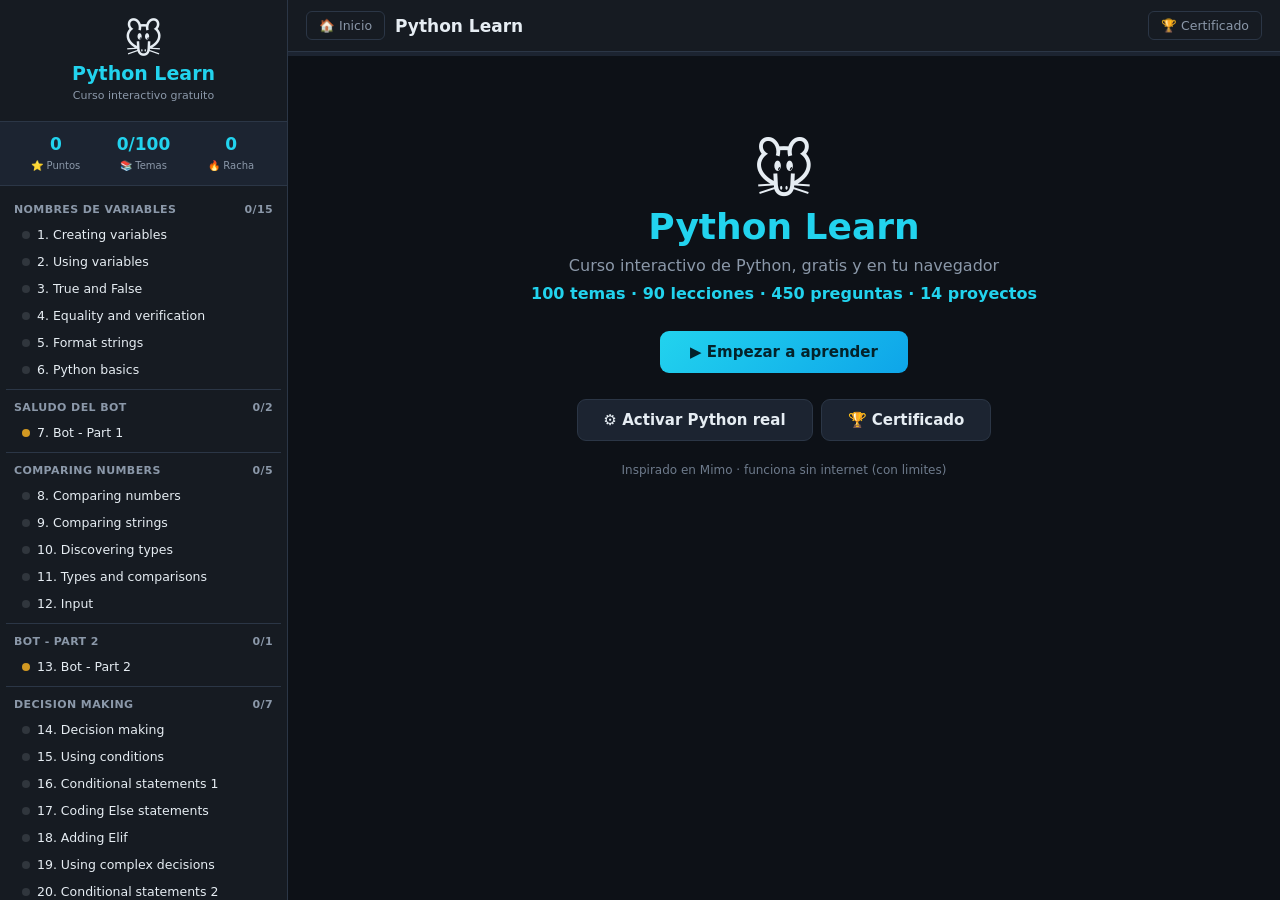
==== commit b013db23: "Deploy web with theory, Python runner and quizzes" ====
--- a/web/index.html
+++ b/web/index.html
@@ -3,255 +3,405 @@
 <head>
 <meta charset="utf-8">
 <meta name="viewport" content="width=device-width,initial-scale=1">
-<title>Python Learn - Curso Interactivo Gratuito</title>
+<title>Python Learn - Curso Interactivo</title>
 <style>
 *{margin:0;padding:0;box-sizing:border-box}
-:root{--bg:#0d1117;--panel:#161b22;--panel2:#1c2431;--line:#2b3646;--txt:#e6edf3;--dim:#8b98a9;--cyan:#22d3ee;--green:#3fb950;--yel:#d29922;--pur:#a371f7;--red:#f85149}
-body{font-family:system-ui,-apple-system,"Segoe UI",Roboto,sans-serif;background:var(--bg);color:var(--txt)}
+:root{--bg:#0d1117;--p:#161b22;--p2:#1c2431;--l:#2b3646;--t:#e6edf3;--d:#8b98a9;--c:#22d3ee;--g:#3fb950;--y:#d29922;--r:#f85149;--v:#a371f7}
+body{font-family:system-ui,-apple-system,"Segoe UI",Roboto,sans-serif;background:var(--bg);color:var(--t)}
 button{font-family:inherit;cursor:pointer}
-#layout{display:flex;min-height:100vh}
-aside{width:290px;flex-shrink:0;background:var(--panel);border-right:1px solid var(--line);display:flex;flex-direction:column;position:sticky;top:0;height:100vh}
-.brand{padding:20px;border-bottom:1px solid var(--line);text-align:center}
-.brand .logo{font-size:40px}
-.brand h1{font-size:20px;color:var(--cyan);margin-top:4px}
-.brand small{color:var(--dim);font-size:12px}
-.hud{display:grid;grid-template-columns:repeat(3,1fr);padding:14px;background:var(--panel2);border-bottom:1px solid var(--line);text-align:center}
-.hud b{display:block;font-size:18px;color:var(--cyan)}
-.hud span{font-size:11px;color:var(--dim)}
-#secList{flex:1;overflow-y:auto;padding:8px}
-.sec{border-bottom:1px solid var(--line);padding:8px 10px}
-.sec h3{font-size:12px;color:var(--dim);text-transform:uppercase;letter-spacing:.5px;margin:6px 0}
-.sec a{display:flex;gap:8px;align-items:center;padding:7px 9px;border-radius:6px;color:var(--txt);text-decoration:none;font-size:13px}
-.sec a:hover{background:var(--panel2)}
-.sec a.on{background:#1f6feb33;border-left:3px solid var(--cyan)}
-.dot{width:9px;height:9px;border-radius:50%;background:#30363d;flex-shrink:0}
-.dot.done{background:var(--green)}
-.dot.proj{background:var(--yel)}
+#lay{display:flex;min-height:100vh}
+aside{width:288px;flex-shrink:0;background:var(--p);border-right:1px solid var(--l);display:flex;flex-direction:column;position:sticky;top:0;height:100vh}
+.br{padding:18px;border-bottom:1px solid var(--l);text-align:center}
+.br .lg{font-size:38px}.br h1{font-size:19px;color:var(--c)}.br small{color:var(--d);font-size:11px}
+.hud{display:grid;grid-template-columns:repeat(3,1fr);padding:12px;background:var(--p2);border-bottom:1px solid var(--l);text-align:center}
+.hud b{display:block;font-size:17px;color:var(--c)}.hud span{font-size:10px;color:var(--d)}
+#sl{flex:1;overflow-y:auto;padding:6px}
+.sec{border-bottom:1px solid var(--l);padding:6px 8px}
+.sec h3{font-size:11px;color:var(--d);text-transform:uppercase;letter-spacing:.4px;margin:5px 0;display:flex;justify-content:space-between}
+.sec a{display:flex;gap:7px;align-items:center;padding:6px 8px;border-radius:5px;color:var(--t);text-decoration:none;font-size:12.5px}
+.sec a:hover{background:var(--p2)}.sec a.on{background:#1f6feb33;border-left:3px solid var(--c)}
+.dot{width:8px;height:8px;border-radius:50%;background:#30363d;flex-shrink:0}
+.dot.d{background:var(--g)}.dot.p{background:var(--y)}
 main{flex:1;min-width:0;display:flex;flex-direction:column}
-#top{display:flex;align-items:center;gap:12px;padding:12px 20px;border-bottom:1px solid var(--line);background:var(--panel);position:sticky;top:0;z-index:5}
-#top h2{font-size:18px;flex:1}
-.ghost{background:transparent;border:1px solid var(--line);color:var(--dim);padding:7px 13px;border-radius:7px;font-size:13px}
-.ghost:hover{border-color:var(--cyan);color:var(--cyan)}
-.bar{height:5px;background:var(--panel2)}
-.bar div{height:100%;background:linear-gradient(90deg,var(--cyan),var(--green));transition:width .4s}
-#body{flex:1;padding:22px;max-width:920px;width:100%;margin:0 auto}
-.hero{text-align:center;padding:70px 20px}
-.hero h2{font-size:38px;color:var(--cyan)}
-.hero p{color:var(--dim);margin:10px 0}
-.btn{background:linear-gradient(135deg,#22d3ee,#0ea5e9);border:0;color:#04222a;font-weight:700;padding:13px 34px;border-radius:10px;font-size:16px}
+#top{display:flex;align-items:center;gap:10px;padding:11px 18px;border-bottom:1px solid var(--l);background:var(--p);position:sticky;top:0;z-index:9}
+#top h2{font-size:17px;flex:1;overflow:hidden;text-overflow:ellipsis;white-space:nowrap}
+.gh{background:transparent;border:1px solid var(--l);color:var(--d);padding:6px 12px;border-radius:6px;font-size:12.5px;white-space:nowrap}
+.gh:hover{border-color:var(--c);color:var(--c)}
+.bar{height:4px;background:var(--p2)}.bar div{height:100%;background:linear-gradient(90deg,var(--c),var(--g));transition:width .4s}
+#bd{flex:1;padding:20px;max-width:1000px;width:100%;margin:0 auto}
+.hero{text-align:center;padding:60px 18px}
+.hero h2{font-size:36px;color:var(--c)}.hero p{color:var(--d);margin:9px 0}
+.btn{background:linear-gradient(135deg,#22d3ee,#0ea5e9);border:0;color:#04222a;font-weight:700;padding:12px 30px;border-radius:9px;font-size:15px}
 .btn:hover{filter:brightness(1.1)}
-.card{background:var(--panel);border:1px solid var(--line);border-radius:12px;padding:20px;margin-bottom:16px}
-.card h3{color:#fff;font-size:19px;margin-bottom:6px}
-.card .desc{color:var(--dim);font-size:14px}
-.badge{display:inline-block;padding:2px 9px;border-radius:20px;font-size:11px;font-weight:600}
-.b-learn{background:#1f4b7355;color:#58a6ff}
-.b-prac{background:#2d6a3555;color:var(--green)}
-.b-proj{background:#6b4a1455;color:var(--yel)}
-pre{background:#010409;border:1px solid var(--line);border-radius:9px;padding:14px;overflow-x:auto;font-family:Consolas,Monaco,monospace;font-size:13px;color:#7ee787;line-height:1.6}
-.ex{background:var(--panel2);border-left:3px solid var(--cyan);border-radius:0 9px 9px 0;padding:14px;margin:12px 0}
-.ex .q{font-weight:600;margin-bottom:8px}
-.ex .h{color:var(--dim);font-size:13px;margin-top:8px}
-.ex .h b{color:var(--yel)}
-textarea{width:100%;background:#010409;color:#7ee787;border:1px solid var(--line);border-radius:8px;padding:11px;font-family:Consolas,Monaco,monospace;font-size:13px;min-height:70px;resize:vertical}
-textarea:focus{outline:none;border-color:var(--cyan)}
-.row{display:flex;gap:8px;margin-top:9px;flex-wrap:wrap}
-.ok{color:var(--green);font-weight:600;margin-top:8px}
-.no{color:var(--red);font-weight:600;margin-top:8px}
-.nav{display:flex;gap:9px;margin-top:18px;flex-wrap:wrap}
-.grid{display:grid;grid-template-columns:repeat(auto-fill,minmax(150px,1fr));gap:11px}
-.tcard{background:var(--panel2);border:1px solid var(--line);border-radius:10px;padding:15px;text-align:center}
-.tcard:hover{border-color:var(--cyan)}
-.tcard.ok{border-color:var(--green)}
-.tcard .n{font-size:19px;font-weight:700;color:var(--cyan)}
-.tcard.ok .n{color:var(--green)}
-.tcard .t{font-size:12px;color:var(--dim);margin-top:5px}
-.gridlessons{display:grid;grid-template-columns:repeat(auto-fill,minmax(190px,1fr));gap:11px}
-.lcard{background:var(--panel2);border:1px solid var(--line);border-radius:10px;padding:15px;text-align:center}
-.lcard:hover{border-color:var(--cyan)}
-.lcard .n{font-size:22px;font-weight:700;color:var(--cyan)}
-.lcard .t{font-size:12px;color:var(--dim);margin:5px 0}
-.cert{text-align:center;padding:44px;background:linear-gradient(135deg,#161b22,#1f2937);border:2px solid var(--yel);border-radius:14px}
-.cert h2{color:var(--yel);font-size:28px}
-.cert p{color:var(--dim);margin:9px 0}
-@media(max-width:800px){#layout{flex-direction:column}aside{width:100%;height:auto;position:relative}#secList{max-height:210px}#body{padding:15px}.hero h2{font-size:27px}}
+.btn2{background:var(--p2);border:1px solid var(--l);color:var(--t);font-weight:600;padding:11px 26px;border-radius:9px;font-size:15px}
+.btn2:hover{border-color:var(--c)}
+.tabs{display:flex;gap:6px;border-bottom:1px solid var(--l);margin-bottom:18px;flex-wrap:wrap}
+.tab{background:none;border:0;border-bottom:2px solid transparent;color:var(--d);padding:10px 15px;font-size:14px;font-weight:600}
+.tab.on{color:var(--c);border-bottom-color:var(--c)}
+.pane{display:none}.pane.on{display:block}
+.card{background:var(--p);border:1px solid var(--l);border-radius:11px;padding:18px;margin-bottom:14px}
+.card h3{font-size:18px;margin-bottom:5px}
+.md{line-height:1.75;font-size:14.5px}
+.md h2{font-size:20px;color:var(--c);margin:0 0 12px}
+.md h3{font-size:16px;color:#fff;margin:18px 0 7px}
+.md p{margin:9px 0}
+.md ul,.md ol{margin:9px 0 9px 22px}
+.md li{margin:4px 0}
+.md b{color:#fff}
+.md code{background:#010409;border:1px solid var(--l);border-radius:4px;padding:1.5px 6px;font-family:Consolas,Monaco,monospace;font-size:12.5px;color:#7ee787}
+.md pre{background:#010409;border:1px solid var(--l);border-radius:9px;padding:14px;overflow-x:auto;margin:11px 0}
+.md pre code{background:none;border:0;padding:0;color:#7ee787;font-size:13px;line-height:1.6}
+.md table{border-collapse:collapse;width:100%;margin:11px 0;font-size:13px}
+.md th,.md td{border:1px solid var(--l);padding:7px 10px;text-align:left}
+.md th{background:var(--p2);color:var(--c)}
+.md strong{color:#fff}
+.ex{background:var(--p2);border-left:3px solid var(--c);border-radius:0 9px 9px 0;padding:14px;margin:12px 0}
+.ex .q{font-weight:600;margin-bottom:9px}
+.hint{color:var(--y);font-size:12.5px;margin-top:8px}
+textarea{width:100%;background:#010409;color:#7ee787;border:1px solid var(--l);border-radius:8px;padding:11px;font-family:Consolas,Monaco,monospace;font-size:13px;min-height:110px;resize:vertical}
+textarea:focus{outline:none;border-color:var(--c)}
+.out{background:#010409;border:1px solid var(--l);border-radius:8px;padding:12px;margin-top:10px;font-family:Consolas,Monaco,monospace;font-size:13px;white-space:pre-wrap;max-height:300px;overflow-y:auto;min-height:34px}
+.ok{color:var(--g);font-weight:600;margin-top:8px}.no{color:var(--r);font-weight:600;margin-top:8px}.warn{color:var(--y);font-weight:600;margin-top:8px}
+.row{display:flex;gap:8px;margin-top:9px;flex-wrap:wrap;align-items:center}
+.qz{background:var(--p);border:1px solid var(--l);border-radius:11px;padding:16px;margin-bottom:12px}
+.qz .qq{font-weight:600;margin-bottom:11px}
+.opts{display:flex;flex-direction:column;gap:7px}
+.opt{background:var(--p2);border:1px solid var(--l);border-radius:8px;padding:10px 13px;text-align:left;color:var(--t);font-size:14px}
+.opt:hover:not(:lock){border-color:var(--c)}
+.opt.right{border-color:var(--g);background:#1a472233;color:var(--g)}
+.opt.wrong{border-color:var(--r);background:#4d1f2133;color:var(--r)}
+.grid{display:grid;grid-template-columns:repeat(auto-fill,minmax(150px,1fr));gap:10px}
+.tc{background:var(--p2);border:1px solid var(--l);border-radius:9px;padding:14px;text-align:center}
+.tc:hover{border-color:var(--c)}.tc.ok{border-color:var(--g)}
+.tc .n{font-size:18px;font-weight:700;color:var(--c)}.tc.ok .n{color:var(--g)}
+.tc .t{font-size:12px;color:var(--d);margin-top:4px}
+.nav{display:flex;gap:8px;margin-top:16px;flex-wrap:wrap}
+.cert{text-align:center;padding:40px;background:linear-gradient(135deg,#161b22,#1f2937);border:2px solid var(--y);border-radius:13px}
+.cert h2{color:var(--y);font-size:26px}.cert p{color:var(--d);margin:8px 0}
+.pill{display:inline-block;padding:3px 9px;border-radius:20px;font-size:10.5px;font-weight:600}
+.bL{background:#1f4b7355;color:#58a6ff}.bP{background:#2d6a3555;color:var(--g)}.bG{background:#6b4a1455;color:var(--y)}
+.pybadge{font-size:11px;color:var(--d);display:flex;align-items:center;gap:6px}
+.spin{display:inline-block;width:11px;height:11px;border:2px solid var(--l);border-top-color:var(--c);border-radius:50%;animation:sp .7s linear infinite}
+@keyframes sp{to{transform:rotate(360deg)}}
+@media(max-width:820px){#lay{flex-direction:column}aside{width:100%;height:auto;position:relative}#sl{max-height:190px}#bd{padding:14px}.hero h2{font-size:25px}}
 </style>
 </head>
 <body>
-<div id="layout">
+<div id="lay">
 <aside>
-  <div class="brand">
-    <div class="logo">&#128045;</div>
-    <h1>Python Learn</h1>
-    <small>Curso interactivo gratuito</small>
+  <div class="br"><div class="lg">&#128045;</div><h1>Python Learn</h1><small>Curso interactivo gratuito</small></div>
+  <div class="hud">
+    <div><b id="hS">0</b><span>&#11088; Puntos</span></div>
+    <div><b id="hD">0</b><span>&#128218; Temas</span></div>
+    <div><b id="hK">0</b><span>&#128293; Racha</span></div>
   </div>
-  <div class="hud">
-    <div><b id="hScore">0</b><span>&#11088; Puntos</span></div>
-    <div><b id="hDone">0</b><span>&#128218; Temas</span></div>
-    <div><b id="hStreak">0</b><span>&#128293; Racha</span></div>
-  </div>
-  <div id="secList"></div>
+  <div id="sl"></div>
 </aside>
 <main>
   <div id="top">
-    <button class="ghost" onclick="goHome()">&#127968; Inicio</button>
+    <button class="gh" onclick="home()">&#127968; Inicio</button>
     <h2 id="ttl">Python Learn</h2>
-    <button class="ghost" onclick="showCert()">&#127942; Certificado</button>
+    <button class="gh" onclick="cert()">&#127942; Certificado</button>
   </div>
-  <div class="bar"><div id="pfill" style="width:0%"></div></div>
-  <div id="body"></div>
+  <div class="bar"><div id="pf" style="width:0%"></div></div>
+  <div id="bd"></div>
 </main>
 </div>
 <script>
-var COURSE = {"1": {"title": "Creating variables", "exercises": [{"question": "Create a variable 'name' with your name and print it", "answer": "name = \"Ana\"\nprint(name)", "hint": "Use assignment and print()"}], "topics": [{"title": "Nombres de variables", "description": "Elige nombres descriptivos para tus variables", "exercises": [{"question": "name = \"Ana\"\nprint(name)", "answer": "Use meaningful variable names", "hint": "Follow Python naming rules"}]}, {"title": "Valores de variables", "description": "Asigna diferentes tipos de datos", "exercises": [{"question": "age = 25\nheight = 1.70\nprint(age, height)", "answer": "Assign int, float, string", "hint": "Each variable holds one value"}]}, {"title": "Consola", "description": "Usa print() para mostrar valores", "exercises": [{"question": "print(\"Hello World\")", "answer": "Use print() function", "hint": "Text must be inside quotes"}]}]}, "2": {"title": "Using variables", "exercises": [{"question": "Create a=5 and b=3, print sum and difference", "answer": "a = 5\nb = 3\nprint(a + b)\nprint(a - b)", "hint": "Assign then use + and -"}], "topics": [{"title": "Operaciones con variables", "description": "Suma, resta, multiplica y divide", "exercises": [{"question": "a = 10\nb = 3\nprint(a + b, a - b, a * b, a / b)", "answer": "Use + - * / operators", "hint": "Operators work like math"}]}, {"title": "Reasignación", "description": "Cambia el valor de una variable", "exercises": [{"question": "x = 5\nx = 10\nprint(x)", "answer": "Just assign a new value", "hint": "Variables can change"}]}]}, "3": {"title": "True and False", "exercises": [{"question": "Create a boolean 'is_raining' and print it", "answer": "is_raining = True\nprint(is_raining)", "hint": "Use True or False"}], "topics": [{"title": "Verdadero y falso", "description": "Entiende los valores booleanos", "exercises": [{"question": "is_active = True\nprint(is_active)", "answer": "Use True or False (capital)", "hint": "Only two possible values"}]}, {"title": "Comparaciones booleanas", "description": "Compara valores para obtener True/False", "exercises": [{"question": "print(5 > 3)\nprint(5 == 5)\nprint(5 != 3)", "answer": "Use >, ==, != operators", "hint": "Comparison returns True or False"}]}]}, "4": {"title": "Equality and verification", "exercises": [{"question": "Check if 10 equals 10", "answer": "print(10 == 10)", "hint": "Use == for equality"}], "topics": [{"title": "Igualdad", "description": "Compara si dos valores son iguales", "exercises": [{"question": "print(10 == 10)\nprint(10 == 5)", "answer": "Use == for equality", "hint": "Double equals sign"}]}, {"title": "Desigualdad", "description": "Compara si valores son diferentes", "exercises": [{"question": "print(10 != 5)\nprint(10 != 10)", "answer": "Use != for inequality", "hint": "Not equal operator"}]}, {"title": "Mayor y menor", "description": "Compara tamaño de valores", "exercises": [{"question": "print(5 > 3)\nprint(3 < 5)\nprint(5 >= 5)", "answer": "Use >, <, >=, <=", "hint": "Greater than, less than operators"}]}]}, "5": {"title": "Format strings", "exercises": [{"question": "Create fruit variable, print 'I love <fruit>'", "answer": "fruit = \"apple\"\nprint(f\"I love {fruit}\")", "hint": "Use f-string"}], "topics": [{"title": "F-strings", "description": "Inserta variables dentro de texto", "exercises": [{"question": "name = \"Ana\"\nprint(f\"Hello {name}\")", "answer": "Use f before the string", "hint": "Curly braces {} hold variables"}]}, {"title": "Métodos de texto", "description": "Transforma strings con métodos", "exercises": [{"question": "text = \"hello\"\nprint(text.upper())\nprint(text.capitalize())", "answer": "Use .upper(), .lower(), .capitalize()", "hint": "Methods come after dot"}]}]}, "6": {"title": "Python basics", "exercises": [{"question": "Create name, age, city and print formatted", "answer": "name = \"Ana\"\nage = 25\ncity = \"Lima\"\nprint(f\"I am {name}, {age} from {city}\")", "hint": "Use f-strings"}], "type": "PRACTICE", "topics": [{"title": "Tipos de datos", "description": "Identifica int, float, bool, str", "exercises": [{"question": "print(type(10))\nprint(type(3.14))\nprint(type(True))\nprint(type(\"text\"))", "answer": "Use type() function", "hint": "Each type is different"}]}, {"title": "Conversiones", "description": "Convierte entre tipos de datos", "exercises": [{"question": "print(int(\"5\"))\nprint(float(3))\nprint(str(10))", "answer": "Use int(), float(), str()", "hint": "Convert between types"}]}, {"title": "Consolidación", "description": "Practica todos los conceptos básicos", "exercises": [{"question": "name = \"Ana\"\nage = 25\nprint(f\"{name} is {age}\")", "answer": "Combine all concepts", "hint": "Practice makes perfect"}]}]}, "7": {"title": "Bot - Part 1", "exercises": [{"question": "Build a bot that greets the user", "answer": "name = input(\"What is your name? \")\nprint(f\"Hello, {name}! Nice to meet you!\")\nprint(\"I am your Python bot. How can I help?\")", "hint": "Use input() and f-string"}], "type": "PROJECT_GUIDED", "project_part": 1, "project_code": "print('Bot: Hello!')\nname = input('Bot: What is your name? ')\nprint(f'Bot: Nice to meet you, {name}!')\nprint('I am your Python bot. How can I help?')\n", "topics": [{"title": "Saludo del bot", "description": "Crea un bot que saluda", "exercises": [{"question": "name = input(\"What is your name? \")\nprint(f\"Hello, {name}!\")", "answer": "Use input() and f-string", "hint": "input() gets user text"}]}, {"title": "Interacción básica", "description": "Haz que el bot responda", "exercises": [{"question": "name = input(\"Name: \")\nprint(f\"Nice to meet you, {name}!\")\nprint(\"I am your Python bot.\")", "answer": "Multiple print() calls", "hint": "Build a conversation flow"}]}]}, "8": {"title": "Comparing numbers", "exercises": [{"question": "Check if number is positive, negative, or zero", "answer": "num = int(input(\"Num: \"))\nif num > 0:\n    print(\"Positive\")\nelif num < 0:\n    print(\"Negative\")\nelse:\n    print(\"Zero\")", "hint": "Use if/elif/else"}]}, "9": {"title": "Comparing strings", "exercises": [{"question": "Ask for name, check if 'Ana'", "answer": "name = input(\"Your name: \")\nif name.lower() == \"ana\":\n    print(\"Hello Ana!\")\nelse:\n    print(f\"Hello {name}!\")", "hint": "Use .lower()"}]}, "10": {"title": "Discovering types", "exercises": [{"question": "Create vars of each type and print types", "answer": "x=10; y=\"hello\"; z=3.14; w=True\nprint(type(x)); print(type(y)); print(type(z)); print(type(w))", "hint": "Use type() function"}]}, "11": {"title": "Types and comparisons", "exercises": [{"question": "Ask two numbers, convert, print larger", "answer": "a = int(input(\"First: \")); b = int(input(\"Second: \"))\nif a > b: print(f\"{a} larger\")\nelif b > a: print(f\"{b} larger\")\nelse: print(\"Equal\")", "hint": "Use int() to convert"}], "type": "PRACTICE"}, "12": {"title": "Input", "exercises": [{"question": "Ask name and age, print greeting", "answer": "name = input(\"Your name: \")\nage = int(input(\"Your age: \"))\nprint(f\"Hello {name}! You are {age}.\"", "hint": "Use input() and f-string"}]}, "13": {"title": "Bot - Part 2", "exercises": [{"question": "Build interactive bot conversation", "answer": "print(\"Bot: Hello!\")\nname = input(\"Bot: What is your name? \")\nprint(f\"Bot: Nice to meet you, {name}!\")\nmood = input(\"Bot: How are you? \")\nif mood.lower() == \"good\":\n    print(\"Bot: Great!\")\nelse:\n    print(\"Bot: Hope you feel better!\")\nprint(f\"Bot: Goodbye {name}!\")", "hint": "Use input() and if/else"}], "type": "PROJECT_GUIDED", "project_part": 2, "project_code": "print('Bot: Hello!')\nname = input('Bot: What is your name? ')\nprint(f'Bot: Nice to meet you, {name}!')\nmood = input('Bot: How are you? ')\nif mood.lower() == 'good':\n    print('Bot: Great!')\nelse:\n    print('Bot: Hope you feel better!')\nprint(f'Bot: Goodbye {name}!')\n"}, "14": {"title": "Decision making", "exercises": [{"question": "Check if number is even or odd", "answer": "num = int(input(\"Num: \"))\nif num % 2 == 0:\n    print(\"Even\")\nelse:\n    print(\"Odd\")", "hint": "Use % modulo"}]}, "15": {"title": "Using conditions", "exercises": [{"question": "Check multiple criteria", "answer": "age = int(input(\"Age: \"))\nif age >= 18 and age < 65:\n    print(\"Working adult\")\nelif age >= 65:\n    print(\"Senior\")\nelse:\n    print(\"Minor\")", "hint": "Use and/or"}]}, "16": {"title": "Conditional statements 1", "exercises": [{"question": "Write access level checker", "answer": "level = input(\"Level (admin/user): \")\nif level.lower() == \"admin\":\n    print(\"Full access\")\nelse:\n    print(\"Limited access\")", "hint": "Use if/else with strings"}], "type": "PRACTICE"}, "17": {"title": "Coding Else statements", "exercises": [{"question": "Create calculator with if/elif/else", "answer": "op = input(\"Op (+,-,*,/): \")\na = float(input(\"A: \")); b = float(input(\"B: \"))\nif op == \"+\": print(a+b)\nelif op == \"-\": print(a-b)\nelif op == \"*\": print(a*b)\nelse: print(a/b)", "hint": "Chain if/elif/else"}]}, "18": {"title": "Adding Elif", "exercises": [{"question": "Create grading system", "answer": "score = int(input(\"Score: \"))\nif score >= 90: print(\"A\")\nelif score >= 80: print(\"B\")\nelif score >= 70: print(\"C\")\nelse: print(\"F\")", "hint": "Use elif for ranges"}]}, "19": {"title": "Using complex decisions", "exercises": [{"question": "Combine and/or/not", "answer": "temp = int(input(\"Temp: \")); rain = input(\"Rain? (yes/no): \")\nif temp > 30 and rain.lower() != \"yes\":\n    print(\"Hot and sunny!\")\nelif temp < 10 or rain.lower() == \"yes\":\n    print(\"Cold or rainy\")\nelse:\n    print(\"Pleasant\")", "hint": "Combine and/or/not"}]}, "20": {"title": "Conditional statements 2", "exercises": [{"question": "Create login checker", "answer": "user = input(\"Username: \"); p = input(\"Password: \")\nif user == \"admin\" and p == \"1234\":\n    print(\"Access granted\")\nelse:\n    print(\"Access denied\")", "hint": "Combine checks"}], "type": "PRACTICE"}, "21": {"title": "Rock Paper Scissors - Part 1", "exercises": [{"question": "Build RPS game logic", "answer": "import random\noptions = [\"rock\",\"paper\",\"scissors\"]\npc = random.choice(options)\nyou = input(\"rock/paper/scissors: \")\nprint(f\"PC: {pc}\")\nif you == pc: print(\"Tie!\")\nelif (you==\"rock\" and pc==\"scissors\") or (you==\"paper\" and pc==\"rock\") or (you==\"scissors\" and pc==\"paper\"):\n    print(\"You win!\")\nelse: print(\"PC wins!\")", "hint": "Use random.choice() and if/elif"}], "type": "PROJECT_GUIDED", "project_part": 1, "project_code": "import random\noptions = ['rock','paper','scissors']\npc = random.choice(options)\nyou = input('rock/paper/scissors: ')\nprint(f'PC: {pc}')\nif you == pc: print('Tie!')\nelif (you=='rock' and pc=='scissors') or (you=='paper' and pc=='rock') or (you=='scissors' and pc=='paper'):\n    print('You win!')\nelse: print('PC wins!')\n"}, "22": {"title": "Auto-assignment and operators", "exercises": [{"question": "Use +=, -=, *=", "answer": "x = 10\nx += 5\nx -= 3\nx *= 2\nprint(x)", "hint": "Use += -= *= operators"}]}, "23": {"title": "While loops", "exercises": [{"question": "Count from 1 to 5", "answer": "i = 1\nwhile i <= 5:\n    print(i)\n    i += 1", "hint": "Use while with counter"}]}, "24": {"title": "Stopping while loops", "exercises": [{"question": "Use break to stop early", "answer": "while True:\n    cmd = input(\"Enter (quit to stop): \")\n    if cmd == \"quit\": break\n    print(f\"You said: {cmd}\")\nprint(\"Loop stopped!\")", "hint": "Use break statement"}]}, "25": {"title": "Loops 1", "exercises": [{"question": "Sum 1 to 10 using while", "answer": "s = 0; i = 1\nwhile i <= 10:\n    s += i; i += 1\nprint(f\"Sum: {s}\")", "hint": "Use while and +="}], "type": "PRACTICE"}, "26": {"title": "While loop control", "exercises": [{"question": "Use continue and break", "answer": "i = 0\nwhile i < 10:\n    i += 1\n    if i % 2 == 0: continue\n    if i > 7: break\n    print(i)", "hint": "Use continue and break"}]}, "27": {"title": "For loops", "exercises": [{"question": "Iterate over a list", "answer": "fruits = [\"apple\",\"banana\",\"cherry\"]\nfor f in fruits:\n    print(f)", "hint": "Use for to iterate"}]}, "28": {"title": "Loops 2", "exercises": [{"question": "Find max in a list", "answer": "nums = [3,7,2,9,1]\nmax_val = nums[0]\nfor n in nums:\n    if n > max_val: max_val = n\nprint(f\"Max: {max_val}\")", "hint": "Use for loop with if"}], "type": "PRACTICE"}, "29": {"title": "Advanced loop control", "exercises": [{"question": "Use else clause with loops", "answer": "for i in range(5):\n    if i == 3: break\n    print(i)\nelse:\n    print(\"Completed!\")\nprint(\"Done!\")", "hint": "Use loop else clause"}]}, "30": {"title": "Loops 3", "exercises": [{"question": "Multiplication table", "answer": "for i in range(1, 6):\n    for j in range(1, 6):\n        print(f\"{i*j:4}\", end=\"\")\n    print()", "hint": "Use nested for loops"}], "type": "PRACTICE"}, "31": {"title": "Rock Paper Scissors - Part 2", "exercises": [{"question": "Play best of 3", "answer": "import random\noptions = [\"rock\",\"paper\",\"scissors\"]\nscore = 0\nfor _ in range(3):\n    pc = random.choice(options)\n    you = input(\"rock/paper/scissors: \")\n    if you == pc: print(\"Tie!\")\n    elif (you==\"rock\" and pc==\"scissors\") or (you==\"paper\" and pc==\"rock\") or (you==\"scissors\" and pc==\"paper\"):\n        score += 1; print(\"You win!\")\n    else: print(\"PC wins!\")\nprint(f\"Final: {score}/3\")", "hint": "Use for loop for 3 rounds"}], "type": "PROJECT_GUIDED", "project_part": 2, "project_code": "import random\noptions = ['rock','paper','scissors']\nscore = 0\nfor _ in range(3):\n    pc = random.choice(options)\n    you = input('rock/paper/scissors: ')\n    if you == pc: print('Tie!')\n    elif (you=='rock' and pc=='scissors') or (you=='paper' and pc=='rock') or (you=='scissors' and pc=='paper'):\n        score += 1; print('You win!')\n    else: print('PC wins!')\nprint(f'Final: {score}/3')\n"}, "32": {"title": "Grouping data in lists", "exercises": [{"question": "Create a list of 5 favorite foods", "answer": "foods = [\"pizza\",\"sushi\",\"tacos\",\"pasta\",\"burger\"]\nprint(foods)", "hint": "Create a list with []"}]}, "33": {"title": "Changing data in lists", "exercises": [{"question": "Change an element", "answer": "fruits = [\"apple\",\"banana\",\"cherry\"]\nfruits[1] = \"blueberry\"\nprint(fruits)", "hint": "Use index assignment"}]}, "34": {"title": "Updating lists", "exercises": [{"question": "Add and remove elements", "answer": "fruits = [\"apple\",\"banana\"]\nfruits.append(\"cherry\")\nfruits.insert(1, \"mango\")\nfruits.remove(\"banana\")\nprint(fruits)", "hint": "Use append/insert/remove"}]}, "35": {"title": "Organizing data 1", "exercises": [{"question": "Sort a list", "answer": "nums = [5,2,8,1,9]\nnums.sort()\nprint(nums)", "hint": "Use .sort()"}], "type": "PRACTICE"}, "36": {"title": "Looping over lists", "exercises": [{"question": "Process list elements", "answer": "numbers = [10,20,30,40,50]\nfor n in numbers:\n    print(n * 2)", "hint": "Use for to iterate"}]}, "37": {"title": "Deciding with lists", "exercises": [{"question": "Check if item exists", "answer": "fruits = [\"apple\",\"banana\",\"cherry\"]\nitem = input(\"Search: \")\nif item in fruits:\n    print(f\"{item} found!\")\nelse:\n    print(f\"{item} not found\")", "hint": "Use \"in\" operator"}]}, "38": {"title": "Organizing data 2", "exercises": [{"question": "Reverse and sort", "answer": "nums = [3,1,4,1,5,9]\nnums.reverse()\nnums.sort()\nprint(nums)", "hint": "Use .reverse() and .sort()"}], "type": "PRACTICE"}, "39": {"title": "To-Do List - Part 1", "exercises": [{"question": "Create a basic to-do list", "answer": "tasks = []\nwhile True:\n    task = input(\"Add task (or quit): \")\n    if task == \"quit\": break\n    tasks.append(task)\n    print(f\"Task added: {task}\")\nprint(f\"Total: {len(tasks)}\")", "hint": "Use list and while"}], "type": "PROJECT_GUIDED", "project_part": 1, "project_code": "tasks = []\nwhile True:\n    task = input('Add task (or quit): ')\n    if task == 'quit': break\n    tasks.append(task)\n    print(f'Task added: {task}')\nprint(f'Total: {len(tasks)}')\n"}, "40": {"title": "Finding extreme data", "exercises": [{"question": "Find max, min, average", "answer": "nums = [10,5,8,3,12]\nprint(f\"Max: {max(nums)}\")\nprint(f\"Min: {min(nums)}\")\nprint(f\"Avg: {sum(nums)/len(nums):.2f}\")", "hint": "Use max/min/sum/len"}]}, "41": {"title": "Sorting data", "exercises": [{"question": "Sort in different ways", "answer": "names = [\"Carlos\",\"Ana\",\"Bob\"]\nnames.sort()\nprint(names)\nnames.sort(reverse=True)\nprint(names)", "hint": "Use .sort() with reverse"}]}, "42": {"title": "Using Lists 1", "exercises": [{"question": "Grocery list analysis", "answer": "grocery = [\"milk\",\"eggs\",\"bread\",\"milk\",\"cheese\"]\nprint(f\"Total: {len(grocery)}\")\nprint(f\"Unique: {len(set(grocery))}\")", "hint": "Use len(), count(), set()"}], "type": "PRACTICE"}, "43": {"title": "Adding list elements", "exercises": [{"question": "Combine lists", "answer": "list1 = [1,2,3]\nlist2 = [4,5,6]\nlist1.extend(list2)\nprint(list1)", "hint": "Use extend() or +"}]}, "44": {"title": "Counting elements", "exercises": [{"question": "Count occurrences", "answer": "colors = [\"red\",\"blue\",\"red\",\"green\",\"red\"]\nprint(f\"Red: {colors.count('red')}\")", "hint": "Use .count() method"}]}, "45": {"title": "Using Lists 2", "exercises": [{"question": "Filter and transform", "answer": "nums = [1,2,3,4,5]\nevens = [n for n in nums if n % 2 == 0]\nprint(f\"Evens: {evens}\")", "hint": "Use list comprehension"}], "type": "PRACTICE"}, "46": {"title": "To-Do List - Part 2", "exercises": [{"question": "Add menu and delete tasks", "answer": "tasks = []\nwhile True:\n    print(\"\\n1.Add 2.Remove 3.Show 4.Quit\")\n    cmd = input(\"Choose: \")\n    if cmd == \"1\": tasks.append(input(\"Task: \"))\n    elif cmd == \"2\":\n        if tasks: tasks.pop(int(input(\"Num: \"))-1)\n    elif cmd == \"3\": print(tasks)\n    elif cmd == \"4\": break", "hint": "Use while with menu"}], "type": "PROJECT_GUIDED", "project_part": 2, "project_code": "tasks = []\nwhile True:\n    print('\\n1.Add 2.Remove 3.Show 4.Quit')\n    cmd = input('Choose: ')\n    if cmd == '1': tasks.append(input('Task: '))\n    elif cmd == '2':\n        if tasks: tasks.pop(int(input('Num: '))-1)\n    elif cmd == '3': print(tasks)\n    elif cmd == '4': break\n"}, "47": {"title": "Reusing code with functions", "exercises": [{"question": "Create a greet function", "answer": "def greet(name):\n    return f\"Hello, {name}!\"\nprint(greet(\"Ana\"))", "hint": "Use def and return"}]}, "48": {"title": "Creating parameters", "exercises": [{"question": "Create function with parameters", "answer": "def add(a, b):\n    return a + b\nprint(add(3, 5))", "hint": "Define parameters"}]}, "49": {"title": "Return values", "exercises": [{"question": "Return multiple values", "answer": "def stats(nums):\n    return max(nums), min(nums), sum(nums)/len(nums)\nm, n, avg = stats([1,2,3,4,5])", "hint": "Use return with multiple values"}]}, "50": {"title": "Using multiple parameters", "exercises": [{"question": "Function with many parameters", "answer": "def describe(name, age, city):\n    return f\"{name} is {age}, lives in {city}\"\nprint(describe(\"Ana\", 25, \"Lima\"))", "hint": "Use multiple parameters"}]}, "51": {"title": "Understanding functions", "exercises": [{"question": "Understand scope", "answer": "x = 10\ndef show():\n    x = 5\n    print(f\"Inside: {x}\")\nshow()\nprint(f\"Outside: {x}\")", "hint": "Local vs global scope"}]}, "52": {"title": "Functions 1", "exercises": [{"question": "Check if string is palindrome", "answer": "def is_palindrome(s):\n    return s == s[::-1]\nprint(is_palindrome(\"radar\"))", "hint": "Use slicing"}], "type": "PRACTICE"}, "53": {"title": "Food Ordering System - Part 1", "exercises": [{"question": "Build Italian food ordering", "answer": "menu = {\"pizza\": 10, \"pasta\": 8, \"salad\": 5}\nprint(\"Menu:\")\nfor item, price in menu.items():\n    print(f\"  {item}: ${price}\")\norder = input(\"What would you like? \")\nif order in menu:\n    print(f\"Your {order} costs ${menu[order]}\")\nelse:\n    print(\"Not on menu\")", "hint": "Use dict and for loop"}], "type": "PROJECT_GUIDED", "project_part": 1, "project_code": "menu = {'pizza': 10, 'pasta': 8, 'salad': 5}\nprint('Menu:')\nfor item, price in menu.items():\n    print(f'  {item}: ${price}')\norder = input('What would you like? ')\nif order in menu:\n    print(f'Your {order} costs ${menu[order]}')\nelse:\n    print('Not on menu')\n"}, "54": {"title": "Functions and variable scope", "exercises": [{"question": "Use global keyword", "answer": "count = 0\ndef increment():\n    global count\n    count += 1\nincrement()\nprint(count)", "hint": "Use global keyword"}]}, "55": {"title": "Deciding with functions", "exercises": [{"question": "If/else inside functions", "answer": "def access_level(age):\n    if age >= 18: return \"Adult\"\n    elif age >= 13: return \"Teen\"\n    else: return \"Child\"\nprint(access_level(25))", "hint": "Return from function"}]}, "56": {"title": "Functions with lists", "exercises": [{"question": "Process list in function", "answer": "def double_all(nums):\n    return [n * 2 for n in nums]\nprint(double_all([1,2,3]))", "hint": "Use list comprehension in function"}]}, "57": {"title": "Functions with loops", "exercises": [{"question": "Use loops inside functions", "answer": "def countdown(n):\n    while n > 0:\n        print(n)\n        n -= 1\ncountdown(5)", "hint": "Use while in function"}]}, "58": {"title": "Functions 2", "exercises": [{"question": "Calculate factorial", "answer": "def factorial(n):\n    result = 1\n    for i in range(1, n+1):\n        result *= i\n    return result\nprint(factorial(5))", "hint": "Use loop in function"}], "type": "PRACTICE"}, "59": {"title": "Food Ordering System - Part 2", "exercises": [{"question": "Add diverse cuisines", "answer": "cuisines = {\"italian\": {\"pizza\": 10, \"pasta\": 8}, \"mexican\": {\"taco\": 5, \"burrito\": 8}, \"japanese\": {\"sushi\": 12, \"ramen\": 9}}\nfor cuisine, items in cuisines.items():\n    print(f\"{cuisine.title()}:\")\n    for item, price in items.items():\n        print(f\"  {item}: ${price}\")\nprint(f\"Total: {len(cuisines)} cuisines\")", "hint": "Nested dicts and loops"}], "type": "PROJECT_GUIDED", "project_part": 2, "project_code": "cuisines = {'italian': {'pizza': 10, 'pasta': 8}, 'mexican': {'taco': 5, 'burrito': 8}, 'japanese': {'sushi': 12, 'ramen': 9}}\nfor cuisine, items in cuisines.items():\n    print(f'\\n{cuisine.title()}:')\n    for item, price in items.items():\n        print(f'  {item}: ${price}')\nprint(f'Total cuisines: {len(cuisines)}')\n"}, "60": {"title": "Creating tuples", "exercises": [{"question": "Create tuples", "answer": "point = (3, 4)\ncolors = (\"red\", \"blue\", \"green\")\nprint(point[0])", "hint": "Use () to create tuple"}]}, "61": {"title": "Tuples and lists", "exercises": [{"question": "Convert between tuples and lists", "answer": "t = (1, 2, 3)\nl = list(t)\nl.append(4)\nt2 = tuple(l)\nprint(t2)", "hint": "Use list() and tuple()"}]}, "62": {"title": "Returning tuples", "exercises": [{"question": "Return multiple values as tuple", "answer": "def get_min_max(nums):\n    return min(nums), max(nums)\nlo, hi = get_min_max([3,1,4,1,5])", "hint": "Use tuple unpacking"}]}, "63": {"title": "Creating dictionaries", "exercises": [{"question": "Create and access dicts", "answer": "person = {\"name\": \"Ana\", \"age\": 25}\nprint(person[\"name\"])\nperson[\"city\"] = \"Lima\"\nprint(person)", "hint": "Use {} and [] access"}]}, "64": {"title": "Using dictionaries", "exercises": [{"question": "Iterate over dicts", "answer": "student = {\"name\": \"Ana\", \"grade\": 90}\nfor key, val in student.items():\n    print(f\"{key}: {val}\")\nprint(f\"Keys: {list(student.keys())}\")", "hint": "Use .items(), .keys()"}]}, "65": {"title": "Tuples, dicts, sets 1", "exercises": [{"question": "Use all three structures", "answer": "scores = {\"Ana\": 90, \"Bob\": 85}\nsorted_scores = sorted(scores.items(), key=lambda x: x[1], reverse=True)\nprint(sorted_scores)\nunique_grades = set(scores.values())\nprint(unique_grades)", "hint": "Combine dict, tuple, set"}], "type": "PRACTICE"}, "66": {"title": "Draw a Card - Part 1", "exercises": [{"question": "Create virtual deck and draw cards", "answer": "import random\nsuits = [\"Hearts\", \"Diamonds\", \"Clubs\", \"Spades\"]\nranks = [\"A\",\"2\",\"3\",\"4\",\"5\",\"6\",\"7\",\"8\",\"9\",\"10\",\"J\",\"Q\",\"K\"]\ndeck = [(r, s) for s in suits for r in ranks]\nrandom.shuffle(deck)\nprint(f\"Deck has {len(deck)} cards\")\ncard = deck.pop()\nprint(f\"You drew: {card[0]} of {card[1]}\")", "hint": "Use list comprehension and random"}], "type": "PROJECT_GUIDED", "project_part": 1, "project_code": "import random\nsuits = ['Hearts', 'Diamonds', 'Clubs', 'Spades']\nranks = ['A','2','3','4','5','6','7','8','9','10','J','Q','K']\ndeck = [(r,s) for s in suits for r in ranks]\nrandom.shuffle(deck)\nprint(f'Deck has {len(deck)} cards')\ncard = deck.pop()\nprint(f'You drew: {card[0]} of {card[1]}')\n"}, "67": {"title": "Creating sets", "exercises": [{"question": "Create and use sets", "answer": "colors = {\"red\", \"blue\", \"green\"}\ncolors.add(\"yellow\")\ncolors.discard(\"blue\")\nprint(colors)", "hint": "Use {} for set"}]}, "68": {"title": "Using sets", "exercises": [{"question": "Set operations", "answer": "a = {1,2,3,4}\nb = {3,4,5,6}\nprint(f\"Union: {a | b}\")\nprint(f\"Intersection: {a & b}\")\nprint(f\"Difference: {a - b}\")", "hint": "Use | & - operators"}]}, "69": {"title": "Sets and lists", "exercises": [{"question": "Convert between sets and lists", "answer": "nums = [1,2,2,3,3,4]\nunique = list(set(nums))\nprint(unique)", "hint": "Use set() for dedup"}]}, "70": {"title": "Set operations", "exercises": [{"question": "Use set operations for data", "answer": "math = {\"Ana\", \"Bob\", \"Carlos\"}\nsci = {\"Bob\", \"Carlos\", \"Diana\"}\nprint(f\"Both: {math & sci}\")\nprint(f\"Only math: {math - sci}\")", "hint": "Use set operations"}]}, "71": {"title": "Draw a Card - Part 2", "exercises": [{"question": "Play card game with multiple draws", "answer": "import random\nsuits = [\"Hearts\",\"Diamonds\",\"Clubs\",\"Spades\"]\nranks = [\"A\",\"2\",\"3\",\"4\",\"5\",\"6\",\"7\",\"8\",\"9\",\"10\",\"J\",\"Q\",\"K\"]\nvalues = {str(i): i for i in range(2,11)}; values.update({\"A\":11,\"J\":10,\"Q\":10,\"K\":10})\ndeck = [(r,s) for s in suits for r in ranks]\nrandom.shuffle(deck)\ntotal = 0\nfor _ in range(2):\n    card = deck.pop()\n    total += values[card[0]]\n    print(f\"Drew {card[0]} of {card[1]} -> Total: {total}\")\nprint(f\"Final total: {total}\")", "hint": "Use for loop and dict lookup"}], "type": "PROJECT_GUIDED", "project_part": 2, "project_code": "import random\nsuits = ['Hearts','Diamonds','Clubs','Spades']\nranks = ['A','2','3','4','5','6','7','8','9','10','J','Q','K']\nvalues = {str(i): i for i in range(2,11)}; values.update({'A':11,'J':10,'Q':10,'K':10})\ndeck = [(r,s) for s in suits for r in ranks]\nrandom.shuffle(deck)\ntotal = 0\nfor _ in range(2):\n    card = deck.pop()\n    total += values[card[0]]\n    print(f'Drew {card[0]} of {card[1]} -> Total: {total}')\nprint(f'Final total: {total}')\n"}, "72": {"title": "Modules", "exercises": [{"question": "Import and use a module", "answer": "import random\nprint(random.randint(1, 100))", "hint": "Use import statement"}]}, "73": {"title": "Modules", "exercises": [{"question": "Import specific functions", "answer": "from math import sqrt, pi\nprint(sqrt(16))\nprint(pi)", "hint": "Use from...import"}], "type": "PRACTICE"}, "74": {"title": "Creating your own modules", "exercises": [{"question": "Create and import custom module", "answer": "# In mymodule.py: def greet(name): return f\"Hello {name}!\"\n# In main.py: from mymodule import greet\n# print(greet(\"World\"))", "hint": "Create separate .py file"}]}, "75": {"title": "Organizing multi-file programs", "exercises": [{"question": "Split code into multiple files", "answer": "# config.py: API_KEY = \"abc\"\n# main.py: from config import API_KEY\n# print(API_KEY)", "hint": "Use import across files"}]}, "76": {"title": "Understanding Python packages", "exercises": [{"question": "Understand package structure", "answer": "# mypackage/__init__.py\n# mypackage/utils.py\n# from mypackage.utils import helper", "hint": "Understand __init__.py"}]}, "77": {"title": "Python modules", "exercises": [{"question": "Use os and sys modules", "answer": "import os, sys\nprint(os.getcwd())\nprint(sys.version)", "hint": "Import os and sys"}], "type": "PRACTICE"}, "78": {"title": "Installing third-party packages", "exercises": [{"question": "Install and use pip packages", "answer": "# pip install requests\nimport requests\n# response = requests.get(\"https://api.example.com\")", "hint": "Use pip to install"}]}, "79": {"title": "Managing package versions", "exercises": [{"question": "Check and manage versions", "answer": "import requests\nprint(requests.__version__)", "hint": "Use __version__"}]}, "80": {"title": "Python dependencies", "exercises": [{"question": "Create a requirements.txt", "answer": "# pip freeze > requirements.txt\n# pip install -r requirements.txt", "hint": "Use pip freeze and install"}], "type": "PRACTICE"}, "81": {"title": "Damage Calculator - Part 1", "exercises": [{"question": "Create damage calculator", "answer": "import random, math\nattack = random.randint(10, 50)\ndefense = random.randint(5, 25)\ndamage = max(0, attack - defense + math.floor(random.gauss(0, 5)))\nprint(f\"Attack: {attack}, Defense: {defense}, Damage: {damage}\")", "hint": "Use random, math modules"}], "type": "PROJECT_GUIDED", "project_part": 1, "project_code": "import random, math\nattack = random.randint(10, 50)\ndefense = random.randint(5, 25)\ndamage = max(0, attack - defense + math.floor(random.gauss(0, 5)))\nprint(f'Attack: {attack}, Defense: {defense}, Damage: {damage}')\n"}, "82": {"title": "Errors and exceptions", "exercises": [{"question": "Handle exceptions with try/except", "answer": "try:\n    x = int(input(\"Num: \"))\n    print(f\"You entered {x}\")\nexcept ValueError:\n    print(\"That was not a number!\")", "hint": "Use try/except"}]}, "83": {"title": "Raising exceptions", "exercises": [{"question": "Raise your own exceptions", "answer": "def divide(a, b):\n    if b == 0: raise ValueError(\"Cannot divide by zero\")\n    return a / b\ntry:\n    print(divide(10, 0))\nexcept ValueError as e:\n    print(f\"Error: {e}\")", "hint": "Use raise keyword"}]}, "84": {"title": "Errors and exceptions", "exercises": [{"question": "Create robust division function", "answer": "def safe_divide(a, b):\n    try:\n        return a / b\n    except ZeroDivisionError:\n        return None\n    except TypeError:\n        return \"Invalid input\"\nprint(safe_divide(10, 2))\nprint(safe_divide(10, 0))", "hint": "Use multiple except blocks"}], "type": "PRACTICE"}, "85": {"title": "Handling multiple exception types", "exercises": [{"question": "Handle different exception types", "answer": "try:\n    f = open(\"file.txt\")\n    data = f.read()\n    num = int(data)\nexcept FileNotFoundError:\n    print(\"File not found\")\nexcept ValueError:\n    print(\"Not a valid number\")\nfinally:\n    print(\"Cleanup done\")", "hint": "Multiple except blocks"}]}, "86": {"title": "Working with exception messages", "exercises": [{"question": "Create custom exception messages", "answer": "class NegativeError(Exception):\n    pass\ndef process(n):\n    if n < 0: raise NegativeError(f\"{n} is negative!\")\ntry:\n    process(-5)\nexcept NegativeError as e:\n    print(f\"Custom error: {e}\")", "hint": "Define custom exception class"}]}, "87": {"title": "Exception handling", "exercises": [{"question": "Create file reader with error handling", "answer": "def read_number(filename):\n    try:\n        with open(filename) as f:\n            return float(f.read().strip())\n    except FileNotFoundError:\n        print(\"File missing\")\n    except ValueError:\n        print(\"Not a number\")\n    return None\nprint(read_number(\"data.txt\"))", "hint": "Use try/except/finally with files"}], "type": "PRACTICE"}, "88": {"title": "Best practices in exception handling", "exercises": [{"question": "Follow best practices", "answer": "# Be specific with exception types\n# Never use bare except:\n# Use finally for cleanup", "hint": "Best practice patterns"}]}, "89": {"title": "Exceptions", "exercises": [{"question": "Create a robust calculator", "answer": "def calc(a, b, op):\n    try:\n        a, b = float(a), float(b)\n        if op == \"+\": return a+b\n        elif op == \"-\": return a-b\n        elif op == \"*\": return a*b\n        elif op == \"/\":\n            if b==0: raise ZeroDivisionError\n            return a/b\n        else: raise ValueError(f\"Unknown op: {op}\")\n    except (ValueError, ZeroDivisionError) as e:\n        return f\"Error: {e}\"\nprint(calc(10, 5, \"+\"))\nprint(calc(10, 0, \"/\"))", "hint": "Combine all error handling"}], "type": "PRACTICE"}, "90": {"title": "Sensor Reading Validator - Part 1", "exercises": [{"question": "Validate sensor readings", "answer": "import random\nclass InvalidReadingError(Exception):\n    pass\ndef read_sensor():\n    val = random.uniform(-10, 50)\n    if val < 0 or val > 40: raise InvalidReadingError(f\"Invalid reading: {val}\")\n    return val\nreadings = []\nfor i in range(10):\n    try:\n        r = read_sensor()\n        readings.append(r)\n        print(f\"Reading {i+1}: {r:.2f}\")\n    except InvalidReadingError as e: print(f\"Error: {e}\")\nif readings: print(f\"Valid readings: {len(readings)}/10\")", "hint": "Use custom exceptions and loops"}], "type": "PROJECT_GUIDED", "project_part": 1, "project_code": "import random\nclass InvalidReadingError(Exception):\n    pass\ndef read_sensor():\n    val = random.uniform(-10, 50)\n    if val < 0 or val > 40: raise InvalidReadingError(f'Invalid reading: {val}')\n    return val\nreadings = []\nfor i in range(10):\n    try:\n        r = read_sensor()\n        readings.append(r)\n        print(f'Reading {i+1}: {r:.2f}')\n    except InvalidReadingError as e: print(f'Error: {e}')\nif readings: print(f'Valid readings: {len(readings)}/10')\n"}};
-var SECS = [{"k": "learn", "n": "Nombres de variables", "ls": ["1", "2", "3", "4", "5", "6"]}, {"k": "project", "n": "Saludo del bot", "ls": ["7"]}, {"k": "learn", "n": "Comparing numbers", "ls": ["8", "9", "10", "11", "12"]}, {"k": "project", "n": "Bot - Part 2", "ls": ["13"]}, {"k": "learn", "n": "Decision making", "ls": ["14", "15", "16", "17", "18", "19", "20"]}, {"k": "project", "n": "Rock Paper Scissors - Part 1", "ls": ["21"]}, {"k": "learn", "n": "Auto-assignment and operators", "ls": ["22", "23", "24", "25", "26", "27", "28", "29", "30"]}, {"k": "project", "n": "Rock Paper Scissors - Part 2", "ls": ["31"]}, {"k": "learn", "n": "Grouping data in lists", "ls": ["32", "33", "34", "35", "36", "37", "38"]}, {"k": "project", "n": "To-Do List - Part 1", "ls": ["39"]}, {"k": "learn", "n": "Finding extreme data", "ls": ["40", "41", "42", "43", "44", "45"]}, {"k": "project", "n": "To-Do List - Part 2", "ls": ["46"]}, {"k": "learn", "n": "Reusing code with functions", "ls": ["47", "48", "49", "50", "51", "52"]}, {"k": "project", "n": "Food Ordering System - Part 1", "ls": ["53"]}, {"k": "learn", "n": "Functions and variable scope", "ls": ["54", "55", "56", "57", "58"]}, {"k": "project", "n": "Food Ordering System - Part 2", "ls": ["59"]}, {"k": "learn", "n": "Creating tuples", "ls": ["60", "61", "62", "63", "64", "65"]}, {"k": "project", "n": "Draw a Card - Part 1", "ls": ["66"]}, {"k": "learn", "n": "Creating sets", "ls": ["67", "68", "69", "70"]}, {"k": "project", "n": "Draw a Card - Part 2", "ls": ["71"]}, {"k": "learn", "n": "Modules", "ls": ["72", "73", "74", "75", "76", "77", "78", "79", "80"]}, {"k": "project", "n": "Damage Calculator - Part 1", "ls": ["81"]}, {"k": "learn", "n": "Errors and exceptions", "ls": ["82", "83", "84", "85", "86", "87", "88", "89"]}, {"k": "project", "n": "Sensor Reading Validator - Part 1", "ls": ["90"]}];
-var S = {done:[],score:0,streak:0};
-
-function loadS(){try{var s=localStorage.getItem('pl_v1');if(s)S=JSON.parse(s);}catch(e){}}
-function saveS(){try{localStorage.setItem('pl_v1',JSON.stringify(S));}catch(e){}}
-function topicsOf(l){return (l.topics&&l.topics.length)?l.topics:[{title:l.title,description:'',exercises:l.exercises||[]}];}
-function allItems(){var o=[];Object.keys(COURSE).sort(function(a,b){return a-b;}).forEach(function(id){topicsOf(COURSE[id]).forEach(function(t,i){o.push({lid:id,tid:i,lesson:COURSE[id],topic:t});});});return o;}
-function key(lid,tid){return lid+'_'+tid;}
-function badge(l){if(l.type==='PROJECT_GUIDED')return '<span class="badge b-proj">Proyecto guiado</span>';if(l.type==='PRACTICE')return '<span class="badge b-prac">Practica</span>';return '<span class="badge b-learn">Aprende</span>';}
+var COURSE={"1": {"title": "Creating variables", "exercises": [{"question": "Create a variable 'name' with your name and print it", "answer": "name = \"Ana\"\nprint(name)", "hint": "Use assignment and print()"}], "topics": [{"title": "Nombres de variables", "description": "Elige nombres descriptivos para tus variables", "exercises": [{"question": "name = \"Ana\"\nprint(name)", "answer": "Use meaningful variable names", "hint": "Follow Python naming rules"}]}, {"title": "Valores de variables", "description": "Asigna diferentes tipos de datos", "exercises": [{"question": "age = 25\nheight = 1.70\nprint(age, height)", "answer": "Assign int, float, string", "hint": "Each variable holds one value"}]}, {"title": "Consola", "description": "Usa print() para mostrar valores", "exercises": [{"question": "print(\"Hello World\")", "answer": "Use print() function", "hint": "Text must be inside quotes"}]}]}, "2": {"title": "Using variables", "exercises": [{"question": "Create a=5 and b=3, print sum and difference", "answer": "a = 5\nb = 3\nprint(a + b)\nprint(a - b)", "hint": "Assign then use + and -"}], "topics": [{"title": "Operaciones con variables", "description": "Suma, resta, multiplica y divide", "exercises": [{"question": "a = 10\nb = 3\nprint(a + b, a - b, a * b, a / b)", "answer": "Use + - * / operators", "hint": "Operators work like math"}]}, {"title": "Reasignación", "description": "Cambia el valor de una variable", "exercises": [{"question": "x = 5\nx = 10\nprint(x)", "answer": "Just assign a new value", "hint": "Variables can change"}]}]}, "3": {"title": "True and False", "exercises": [{"question": "Create a boolean 'is_raining' and print it", "answer": "is_raining = True\nprint(is_raining)", "hint": "Use True or False"}], "topics": [{"title": "Verdadero y falso", "description": "Entiende los valores booleanos", "exercises": [{"question": "is_active = True\nprint(is_active)", "answer": "Use True or False (capital)", "hint": "Only two possible values"}]}, {"title": "Comparaciones booleanas", "description": "Compara valores para obtener True/False", "exercises": [{"question": "print(5 > 3)\nprint(5 == 5)\nprint(5 != 3)", "answer": "Use >, ==, != operators", "hint": "Comparison returns True or False"}]}]}, "4": {"title": "Equality and verification", "exercises": [{"question": "Check if 10 equals 10", "answer": "print(10 == 10)", "hint": "Use == for equality"}], "topics": [{"title": "Igualdad", "description": "Compara si dos valores son iguales", "exercises": [{"question": "print(10 == 10)\nprint(10 == 5)", "answer": "Use == for equality", "hint": "Double equals sign"}]}, {"title": "Desigualdad", "description": "Compara si valores son diferentes", "exercises": [{"question": "print(10 != 5)\nprint(10 != 10)", "answer": "Use != for inequality", "hint": "Not equal operator"}]}, {"title": "Mayor y menor", "description": "Compara tamaño de valores", "exercises": [{"question": "print(5 > 3)\nprint(3 < 5)\nprint(5 >= 5)", "answer": "Use >, <, >=, <=", "hint": "Greater than, less than operators"}]}]}, "5": {"title": "Format strings", "exercises": [{"question": "Create fruit variable, print 'I love <fruit>'", "answer": "fruit = \"apple\"\nprint(f\"I love {fruit}\")", "hint": "Use f-string"}], "topics": [{"title": "F-strings", "description": "Inserta variables dentro de texto", "exercises": [{"question": "name = \"Ana\"\nprint(f\"Hello {name}\")", "answer": "Use f before the string", "hint": "Curly braces {} hold variables"}]}, {"title": "Métodos de texto", "description": "Transforma strings con métodos", "exercises": [{"question": "text = \"hello\"\nprint(text.upper())\nprint(text.capitalize())", "answer": "Use .upper(), .lower(), .capitalize()", "hint": "Methods come after dot"}]}]}, "6": {"title": "Python basics", "exercises": [{"question": "Create name, age, city and print formatted", "answer": "name = \"Ana\"\nage = 25\ncity = \"Lima\"\nprint(f\"I am {name}, {age} from {city}\")", "hint": "Use f-strings"}], "type": "PRACTICE", "topics": [{"title": "Tipos de datos", "description": "Identifica int, float, bool, str", "exercises": [{"question": "print(type(10))\nprint(type(3.14))\nprint(type(True))\nprint(type(\"text\"))", "answer": "Use type() function", "hint": "Each type is different"}]}, {"title": "Conversiones", "description": "Convierte entre tipos de datos", "exercises": [{"question": "print(int(\"5\"))\nprint(float(3))\nprint(str(10))", "answer": "Use int(), float(), str()", "hint": "Convert between types"}]}, {"title": "Consolidación", "description": "Practica todos los conceptos básicos", "exercises": [{"question": "name = \"Ana\"\nage = 25\nprint(f\"{name} is {age}\")", "answer": "Combine all concepts", "hint": "Practice makes perfect"}]}]}, "7": {"title": "Bot - Part 1", "exercises": [{"question": "Build a bot that greets the user", "answer": "name = input(\"What is your name? \")\nprint(f\"Hello, {name}! Nice to meet you!\")\nprint(\"I am your Python bot. How can I help?\")", "hint": "Use input() and f-string"}], "type": "PROJECT_GUIDED", "project_part": 1, "project_code": "print('Bot: Hello!')\nname = input('Bot: What is your name? ')\nprint(f'Bot: Nice to meet you, {name}!')\nprint('I am your Python bot. How can I help?')\n", "topics": [{"title": "Saludo del bot", "description": "Crea un bot que saluda", "exercises": [{"question": "name = input(\"What is your name? \")\nprint(f\"Hello, {name}!\")", "answer": "Use input() and f-string", "hint": "input() gets user text"}]}, {"title": "Interacción básica", "description": "Haz que el bot responda", "exercises": [{"question": "name = input(\"Name: \")\nprint(f\"Nice to meet you, {name}!\")\nprint(\"I am your Python bot.\")", "answer": "Multiple print() calls", "hint": "Build a conversation flow"}]}]}, "8": {"title": "Comparing numbers", "exercises": [{"question": "Check if number is positive, negative, or zero", "answer": "num = int(input(\"Num: \"))\nif num > 0:\n    print(\"Positive\")\nelif num < 0:\n    print(\"Negative\")\nelse:\n    print(\"Zero\")", "hint": "Use if/elif/else"}]}, "9": {"title": "Comparing strings", "exercises": [{"question": "Ask for name, check if 'Ana'", "answer": "name = input(\"Your name: \")\nif name.lower() == \"ana\":\n    print(\"Hello Ana!\")\nelse:\n    print(f\"Hello {name}!\")", "hint": "Use .lower()"}]}, "10": {"title": "Discovering types", "exercises": [{"question": "Create vars of each type and print types", "answer": "x=10; y=\"hello\"; z=3.14; w=True\nprint(type(x)); print(type(y)); print(type(z)); print(type(w))", "hint": "Use type() function"}]}, "11": {"title": "Types and comparisons", "exercises": [{"question": "Ask two numbers, convert, print larger", "answer": "a = int(input(\"First: \")); b = int(input(\"Second: \"))\nif a > b: print(f\"{a} larger\")\nelif b > a: print(f\"{b} larger\")\nelse: print(\"Equal\")", "hint": "Use int() to convert"}], "type": "PRACTICE"}, "12": {"title": "Input", "exercises": [{"question": "Ask name and age, print greeting", "answer": "name = input(\"Your name: \")\nage = int(input(\"Your age: \"))\nprint(f\"Hello {name}! You are {age}.\"", "hint": "Use input() and f-string"}]}, "13": {"title": "Bot - Part 2", "exercises": [{"question": "Build interactive bot conversation", "answer": "print(\"Bot: Hello!\")\nname = input(\"Bot: What is your name? \")\nprint(f\"Bot: Nice to meet you, {name}!\")\nmood = input(\"Bot: How are you? \")\nif mood.lower() == \"good\":\n    print(\"Bot: Great!\")\nelse:\n    print(\"Bot: Hope you feel better!\")\nprint(f\"Bot: Goodbye {name}!\")", "hint": "Use input() and if/else"}], "type": "PROJECT_GUIDED", "project_part": 2, "project_code": "print('Bot: Hello!')\nname = input('Bot: What is your name? ')\nprint(f'Bot: Nice to meet you, {name}!')\nmood = input('Bot: How are you? ')\nif mood.lower() == 'good':\n    print('Bot: Great!')\nelse:\n    print('Bot: Hope you feel better!')\nprint(f'Bot: Goodbye {name}!')\n"}, "14": {"title": "Decision making", "exercises": [{"question": "Check if number is even or odd", "answer": "num = int(input(\"Num: \"))\nif num % 2 == 0:\n    print(\"Even\")\nelse:\n    print(\"Odd\")", "hint": "Use % modulo"}]}, "15": {"title": "Using conditions", "exercises": [{"question": "Check multiple criteria", "answer": "age = int(input(\"Age: \"))\nif age >= 18 and age < 65:\n    print(\"Working adult\")\nelif age >= 65:\n    print(\"Senior\")\nelse:\n    print(\"Minor\")", "hint": "Use and/or"}]}, "16": {"title": "Conditional statements 1", "exercises": [{"question": "Write access level checker", "answer": "level = input(\"Level (admin/user): \")\nif level.lower() == \"admin\":\n    print(\"Full access\")\nelse:\n    print(\"Limited access\")", "hint": "Use if/else with strings"}], "type": "PRACTICE"}, "17": {"title": "Coding Else statements", "exercises": [{"question": "Create calculator with if/elif/else", "answer": "op = input(\"Op (+,-,*,/): \")\na = float(input(\"A: \")); b = float(input(\"B: \"))\nif op == \"+\": print(a+b)\nelif op == \"-\": print(a-b)\nelif op == \"*\": print(a*b)\nelse: print(a/b)", "hint": "Chain if/elif/else"}]}, "18": {"title": "Adding Elif", "exercises": [{"question": "Create grading system", "answer": "score = int(input(\"Score: \"))\nif score >= 90: print(\"A\")\nelif score >= 80: print(\"B\")\nelif score >= 70: print(\"C\")\nelse: print(\"F\")", "hint": "Use elif for ranges"}]}, "19": {"title": "Using complex decisions", "exercises": [{"question": "Combine and/or/not", "answer": "temp = int(input(\"Temp: \")); rain = input(\"Rain? (yes/no): \")\nif temp > 30 and rain.lower() != \"yes\":\n    print(\"Hot and sunny!\")\nelif temp < 10 or rain.lower() == \"yes\":\n    print(\"Cold or rainy\")\nelse:\n    print(\"Pleasant\")", "hint": "Combine and/or/not"}]}, "20": {"title": "Conditional statements 2", "exercises": [{"question": "Create login checker", "answer": "user = input(\"Username: \"); p = input(\"Password: \")\nif user == \"admin\" and p == \"1234\":\n    print(\"Access granted\")\nelse:\n    print(\"Access denied\")", "hint": "Combine checks"}], "type": "PRACTICE"}, "21": {"title": "Rock Paper Scissors - Part 1", "exercises": [{"question": "Build RPS game logic", "answer": "import random\noptions = [\"rock\",\"paper\",\"scissors\"]\npc = random.choice(options)\nyou = input(\"rock/paper/scissors: \")\nprint(f\"PC: {pc}\")\nif you == pc: print(\"Tie!\")\nelif (you==\"rock\" and pc==\"scissors\") or (you==\"paper\" and pc==\"rock\") or (you==\"scissors\" and pc==\"paper\"):\n    print(\"You win!\")\nelse: print(\"PC wins!\")", "hint": "Use random.choice() and if/elif"}], "type": "PROJECT_GUIDED", "project_part": 1, "project_code": "import random\noptions = ['rock','paper','scissors']\npc = random.choice(options)\nyou = input('rock/paper/scissors: ')\nprint(f'PC: {pc}')\nif you == pc: print('Tie!')\nelif (you=='rock' and pc=='scissors') or (you=='paper' and pc=='rock') or (you=='scissors' and pc=='paper'):\n    print('You win!')\nelse: print('PC wins!')\n"}, "22": {"title": "Auto-assignment and operators", "exercises": [{"question": "Use +=, -=, *=", "answer": "x = 10\nx += 5\nx -= 3\nx *= 2\nprint(x)", "hint": "Use += -= *= operators"}]}, "23": {"title": "While loops", "exercises": [{"question": "Count from 1 to 5", "answer": "i = 1\nwhile i <= 5:\n    print(i)\n    i += 1", "hint": "Use while with counter"}]}, "24": {"title": "Stopping while loops", "exercises": [{"question": "Use break to stop early", "answer": "while True:\n    cmd = input(\"Enter (quit to stop): \")\n    if cmd == \"quit\": break\n    print(f\"You said: {cmd}\")\nprint(\"Loop stopped!\")", "hint": "Use break statement"}]}, "25": {"title": "Loops 1", "exercises": [{"question": "Sum 1 to 10 using while", "answer": "s = 0; i = 1\nwhile i <= 10:\n    s += i; i += 1\nprint(f\"Sum: {s}\")", "hint": "Use while and +="}], "type": "PRACTICE"}, "26": {"title": "While loop control", "exercises": [{"question": "Use continue and break", "answer": "i = 0\nwhile i < 10:\n    i += 1\n    if i % 2 == 0: continue\n    if i > 7: break\n    print(i)", "hint": "Use continue and break"}]}, "27": {"title": "For loops", "exercises": [{"question": "Iterate over a list", "answer": "fruits = [\"apple\",\"banana\",\"cherry\"]\nfor f in fruits:\n    print(f)", "hint": "Use for to iterate"}]}, "28": {"title": "Loops 2", "exercises": [{"question": "Find max in a list", "answer": "nums = [3,7,2,9,1]\nmax_val = nums[0]\nfor n in nums:\n    if n > max_val: max_val = n\nprint(f\"Max: {max_val}\")", "hint": "Use for loop with if"}], "type": "PRACTICE"}, "29": {"title": "Advanced loop control", "exercises": [{"question": "Use else clause with loops", "answer": "for i in range(5):\n    if i == 3: break\n    print(i)\nelse:\n    print(\"Completed!\")\nprint(\"Done!\")", "hint": "Use loop else clause"}]}, "30": {"title": "Loops 3", "exercises": [{"question": "Multiplication table", "answer": "for i in range(1, 6):\n    for j in range(1, 6):\n        print(f\"{i*j:4}\", end=\"\")\n    print()", "hint": "Use nested for loops"}], "type": "PRACTICE"}, "31": {"title": "Rock Paper Scissors - Part 2", "exercises": [{"question": "Play best of 3", "answer": "import random\noptions = [\"rock\",\"paper\",\"scissors\"]\nscore = 0\nfor _ in range(3):\n    pc = random.choice(options)\n    you = input(\"rock/paper/scissors: \")\n    if you == pc: print(\"Tie!\")\n    elif (you==\"rock\" and pc==\"scissors\") or (you==\"paper\" and pc==\"rock\") or (you==\"scissors\" and pc==\"paper\"):\n        score += 1; print(\"You win!\")\n    else: print(\"PC wins!\")\nprint(f\"Final: {score}/3\")", "hint": "Use for loop for 3 rounds"}], "type": "PROJECT_GUIDED", "project_part": 2, "project_code": "import random\noptions = ['rock','paper','scissors']\nscore = 0\nfor _ in range(3):\n    pc = random.choice(options)\n    you = input('rock/paper/scissors: ')\n    if you == pc: print('Tie!')\n    elif (you=='rock' and pc=='scissors') or (you=='paper' and pc=='rock') or (you=='scissors' and pc=='paper'):\n        score += 1; print('You win!')\n    else: print('PC wins!')\nprint(f'Final: {score}/3')\n"}, "32": {"title": "Grouping data in lists", "exercises": [{"question": "Create a list of 5 favorite foods", "answer": "foods = [\"pizza\",\"sushi\",\"tacos\",\"pasta\",\"burger\"]\nprint(foods)", "hint": "Create a list with []"}]}, "33": {"title": "Changing data in lists", "exercises": [{"question": "Change an element", "answer": "fruits = [\"apple\",\"banana\",\"cherry\"]\nfruits[1] = \"blueberry\"\nprint(fruits)", "hint": "Use index assignment"}]}, "34": {"title": "Updating lists", "exercises": [{"question": "Add and remove elements", "answer": "fruits = [\"apple\",\"banana\"]\nfruits.append(\"cherry\")\nfruits.insert(1, \"mango\")\nfruits.remove(\"banana\")\nprint(fruits)", "hint": "Use append/insert/remove"}]}, "35": {"title": "Organizing data 1", "exercises": [{"question": "Sort a list", "answer": "nums = [5,2,8,1,9]\nnums.sort()\nprint(nums)", "hint": "Use .sort()"}], "type": "PRACTICE"}, "36": {"title": "Looping over lists", "exercises": [{"question": "Process list elements", "answer": "numbers = [10,20,30,40,50]\nfor n in numbers:\n    print(n * 2)", "hint": "Use for to iterate"}]}, "37": {"title": "Deciding with lists", "exercises": [{"question": "Check if item exists", "answer": "fruits = [\"apple\",\"banana\",\"cherry\"]\nitem = input(\"Search: \")\nif item in fruits:\n    print(f\"{item} found!\")\nelse:\n    print(f\"{item} not found\")", "hint": "Use \"in\" operator"}]}, "38": {"title": "Organizing data 2", "exercises": [{"question": "Reverse and sort", "answer": "nums = [3,1,4,1,5,9]\nnums.reverse()\nnums.sort()\nprint(nums)", "hint": "Use .reverse() and .sort()"}], "type": "PRACTICE"}, "39": {"title": "To-Do List - Part 1", "exercises": [{"question": "Create a basic to-do list", "answer": "tasks = []\nwhile True:\n    task = input(\"Add task (or quit): \")\n    if task == \"quit\": break\n    tasks.append(task)\n    print(f\"Task added: {task}\")\nprint(f\"Total: {len(tasks)}\")", "hint": "Use list and while"}], "type": "PROJECT_GUIDED", "project_part": 1, "project_code": "tasks = []\nwhile True:\n    task = input('Add task (or quit): ')\n    if task == 'quit': break\n    tasks.append(task)\n    print(f'Task added: {task}')\nprint(f'Total: {len(tasks)}')\n"}, "40": {"title": "Finding extreme data", "exercises": [{"question": "Find max, min, average", "answer": "nums = [10,5,8,3,12]\nprint(f\"Max: {max(nums)}\")\nprint(f\"Min: {min(nums)}\")\nprint(f\"Avg: {sum(nums)/len(nums):.2f}\")", "hint": "Use max/min/sum/len"}]}, "41": {"title": "Sorting data", "exercises": [{"question": "Sort in different ways", "answer": "names = [\"Carlos\",\"Ana\",\"Bob\"]\nnames.sort()\nprint(names)\nnames.sort(reverse=True)\nprint(names)", "hint": "Use .sort() with reverse"}]}, "42": {"title": "Using Lists 1", "exercises": [{"question": "Grocery list analysis", "answer": "grocery = [\"milk\",\"eggs\",\"bread\",\"milk\",\"cheese\"]\nprint(f\"Total: {len(grocery)}\")\nprint(f\"Unique: {len(set(grocery))}\")", "hint": "Use len(), count(), set()"}], "type": "PRACTICE"}, "43": {"title": "Adding list elements", "exercises": [{"question": "Combine lists", "answer": "list1 = [1,2,3]\nlist2 = [4,5,6]\nlist1.extend(list2)\nprint(list1)", "hint": "Use extend() or +"}]}, "44": {"title": "Counting elements", "exercises": [{"question": "Count occurrences", "answer": "colors = [\"red\",\"blue\",\"red\",\"green\",\"red\"]\nprint(f\"Red: {colors.count('red')}\")", "hint": "Use .count() method"}]}, "45": {"title": "Using Lists 2", "exercises": [{"question": "Filter and transform", "answer": "nums = [1,2,3,4,5]\nevens = [n for n in nums if n % 2 == 0]\nprint(f\"Evens: {evens}\")", "hint": "Use list comprehension"}], "type": "PRACTICE"}, "46": {"title": "To-Do List - Part 2", "exercises": [{"question": "Add menu and delete tasks", "answer": "tasks = []\nwhile True:\n    print(\"\\n1.Add 2.Remove 3.Show 4.Quit\")\n    cmd = input(\"Choose: \")\n    if cmd == \"1\": tasks.append(input(\"Task: \"))\n    elif cmd == \"2\":\n        if tasks: tasks.pop(int(input(\"Num: \"))-1)\n    elif cmd == \"3\": print(tasks)\n    elif cmd == \"4\": break", "hint": "Use while with menu"}], "type": "PROJECT_GUIDED", "project_part": 2, "project_code": "tasks = []\nwhile True:\n    print('\\n1.Add 2.Remove 3.Show 4.Quit')\n    cmd = input('Choose: ')\n    if cmd == '1': tasks.append(input('Task: '))\n    elif cmd == '2':\n        if tasks: tasks.pop(int(input('Num: '))-1)\n    elif cmd == '3': print(tasks)\n    elif cmd == '4': break\n"}, "47": {"title": "Reusing code with functions", "exercises": [{"question": "Create a greet function", "answer": "def greet(name):\n    return f\"Hello, {name}!\"\nprint(greet(\"Ana\"))", "hint": "Use def and return"}]}, "48": {"title": "Creating parameters", "exercises": [{"question": "Create function with parameters", "answer": "def add(a, b):\n    return a + b\nprint(add(3, 5))", "hint": "Define parameters"}]}, "49": {"title": "Return values", "exercises": [{"question": "Return multiple values", "answer": "def stats(nums):\n    return max(nums), min(nums), sum(nums)/len(nums)\nm, n, avg = stats([1,2,3,4,5])", "hint": "Use return with multiple values"}]}, "50": {"title": "Using multiple parameters", "exercises": [{"question": "Function with many parameters", "answer": "def describe(name, age, city):\n    return f\"{name} is {age}, lives in {city}\"\nprint(describe(\"Ana\", 25, \"Lima\"))", "hint": "Use multiple parameters"}]}, "51": {"title": "Understanding functions", "exercises": [{"question": "Understand scope", "answer": "x = 10\ndef show():\n    x = 5\n    print(f\"Inside: {x}\")\nshow()\nprint(f\"Outside: {x}\")", "hint": "Local vs global scope"}]}, "52": {"title": "Functions 1", "exercises": [{"question": "Check if string is palindrome", "answer": "def is_palindrome(s):\n    return s == s[::-1]\nprint(is_palindrome(\"radar\"))", "hint": "Use slicing"}], "type": "PRACTICE"}, "53": {"title": "Food Ordering System - Part 1", "exercises": [{"question": "Build Italian food ordering", "answer": "menu = {\"pizza\": 10, \"pasta\": 8, \"salad\": 5}\nprint(\"Menu:\")\nfor item, price in menu.items():\n    print(f\"  {item}: ${price}\")\norder = input(\"What would you like? \")\nif order in menu:\n    print(f\"Your {order} costs ${menu[order]}\")\nelse:\n    print(\"Not on menu\")", "hint": "Use dict and for loop"}], "type": "PROJECT_GUIDED", "project_part": 1, "project_code": "menu = {'pizza': 10, 'pasta': 8, 'salad': 5}\nprint('Menu:')\nfor item, price in menu.items():\n    print(f'  {item}: ${price}')\norder = input('What would you like? ')\nif order in menu:\n    print(f'Your {order} costs ${menu[order]}')\nelse:\n    print('Not on menu')\n"}, "54": {"title": "Functions and variable scope", "exercises": [{"question": "Use global keyword", "answer": "count = 0\ndef increment():\n    global count\n    count += 1\nincrement()\nprint(count)", "hint": "Use global keyword"}]}, "55": {"title": "Deciding with functions", "exercises": [{"question": "If/else inside functions", "answer": "def access_level(age):\n    if age >= 18: return \"Adult\"\n    elif age >= 13: return \"Teen\"\n    else: return \"Child\"\nprint(access_level(25))", "hint": "Return from function"}]}, "56": {"title": "Functions with lists", "exercises": [{"question": "Process list in function", "answer": "def double_all(nums):\n    return [n * 2 for n in nums]\nprint(double_all([1,2,3]))", "hint": "Use list comprehension in function"}]}, "57": {"title": "Functions with loops", "exercises": [{"question": "Use loops inside functions", "answer": "def countdown(n):\n    while n > 0:\n        print(n)\n        n -= 1\ncountdown(5)", "hint": "Use while in function"}]}, "58": {"title": "Functions 2", "exercises": [{"question": "Calculate factorial", "answer": "def factorial(n):\n    result = 1\n    for i in range(1, n+1):\n        result *= i\n    return result\nprint(factorial(5))", "hint": "Use loop in function"}], "type": "PRACTICE"}, "59": {"title": "Food Ordering System - Part 2", "exercises": [{"question": "Add diverse cuisines", "answer": "cuisines = {\"italian\": {\"pizza\": 10, \"pasta\": 8}, \"mexican\": {\"taco\": 5, \"burrito\": 8}, \"japanese\": {\"sushi\": 12, \"ramen\": 9}}\nfor cuisine, items in cuisines.items():\n    print(f\"{cuisine.title()}:\")\n    for item, price in items.items():\n        print(f\"  {item}: ${price}\")\nprint(f\"Total: {len(cuisines)} cuisines\")", "hint": "Nested dicts and loops"}], "type": "PROJECT_GUIDED", "project_part": 2, "project_code": "cuisines = {'italian': {'pizza': 10, 'pasta': 8}, 'mexican': {'taco': 5, 'burrito': 8}, 'japanese': {'sushi': 12, 'ramen': 9}}\nfor cuisine, items in cuisines.items():\n    print(f'\\n{cuisine.title()}:')\n    for item, price in items.items():\n        print(f'  {item}: ${price}')\nprint(f'Total cuisines: {len(cuisines)}')\n"}, "60": {"title": "Creating tuples", "exercises": [{"question": "Create tuples", "answer": "point = (3, 4)\ncolors = (\"red\", \"blue\", \"green\")\nprint(point[0])", "hint": "Use () to create tuple"}]}, "61": {"title": "Tuples and lists", "exercises": [{"question": "Convert between tuples and lists", "answer": "t = (1, 2, 3)\nl = list(t)\nl.append(4)\nt2 = tuple(l)\nprint(t2)", "hint": "Use list() and tuple()"}]}, "62": {"title": "Returning tuples", "exercises": [{"question": "Return multiple values as tuple", "answer": "def get_min_max(nums):\n    return min(nums), max(nums)\nlo, hi = get_min_max([3,1,4,1,5])", "hint": "Use tuple unpacking"}]}, "63": {"title": "Creating dictionaries", "exercises": [{"question": "Create and access dicts", "answer": "person = {\"name\": \"Ana\", \"age\": 25}\nprint(person[\"name\"])\nperson[\"city\"] = \"Lima\"\nprint(person)", "hint": "Use {} and [] access"}]}, "64": {"title": "Using dictionaries", "exercises": [{"question": "Iterate over dicts", "answer": "student = {\"name\": \"Ana\", \"grade\": 90}\nfor key, val in student.items():\n    print(f\"{key}: {val}\")\nprint(f\"Keys: {list(student.keys())}\")", "hint": "Use .items(), .keys()"}]}, "65": {"title": "Tuples, dicts, sets 1", "exercises": [{"question": "Use all three structures", "answer": "scores = {\"Ana\": 90, \"Bob\": 85}\nsorted_scores = sorted(scores.items(), key=lambda x: x[1], reverse=True)\nprint(sorted_scores)\nunique_grades = set(scores.values())\nprint(unique_grades)", "hint": "Combine dict, tuple, set"}], "type": "PRACTICE"}, "66": {"title": "Draw a Card - Part 1", "exercises": [{"question": "Create virtual deck and draw cards", "answer": "import random\nsuits = [\"Hearts\", \"Diamonds\", \"Clubs\", \"Spades\"]\nranks = [\"A\",\"2\",\"3\",\"4\",\"5\",\"6\",\"7\",\"8\",\"9\",\"10\",\"J\",\"Q\",\"K\"]\ndeck = [(r, s) for s in suits for r in ranks]\nrandom.shuffle(deck)\nprint(f\"Deck has {len(deck)} cards\")\ncard = deck.pop()\nprint(f\"You drew: {card[0]} of {card[1]}\")", "hint": "Use list comprehension and random"}], "type": "PROJECT_GUIDED", "project_part": 1, "project_code": "import random\nsuits = ['Hearts', 'Diamonds', 'Clubs', 'Spades']\nranks = ['A','2','3','4','5','6','7','8','9','10','J','Q','K']\ndeck = [(r,s) for s in suits for r in ranks]\nrandom.shuffle(deck)\nprint(f'Deck has {len(deck)} cards')\ncard = deck.pop()\nprint(f'You drew: {card[0]} of {card[1]}')\n"}, "67": {"title": "Creating sets", "exercises": [{"question": "Create and use sets", "answer": "colors = {\"red\", \"blue\", \"green\"}\ncolors.add(\"yellow\")\ncolors.discard(\"blue\")\nprint(colors)", "hint": "Use {} for set"}]}, "68": {"title": "Using sets", "exercises": [{"question": "Set operations", "answer": "a = {1,2,3,4}\nb = {3,4,5,6}\nprint(f\"Union: {a | b}\")\nprint(f\"Intersection: {a & b}\")\nprint(f\"Difference: {a - b}\")", "hint": "Use | & - operators"}]}, "69": {"title": "Sets and lists", "exercises": [{"question": "Convert between sets and lists", "answer": "nums = [1,2,2,3,3,4]\nunique = list(set(nums))\nprint(unique)", "hint": "Use set() for dedup"}]}, "70": {"title": "Set operations", "exercises": [{"question": "Use set operations for data", "answer": "math = {\"Ana\", \"Bob\", \"Carlos\"}\nsci = {\"Bob\", \"Carlos\", \"Diana\"}\nprint(f\"Both: {math & sci}\")\nprint(f\"Only math: {math - sci}\")", "hint": "Use set operations"}]}, "71": {"title": "Draw a Card - Part 2", "exercises": [{"question": "Play card game with multiple draws", "answer": "import random\nsuits = [\"Hearts\",\"Diamonds\",\"Clubs\",\"Spades\"]\nranks = [\"A\",\"2\",\"3\",\"4\",\"5\",\"6\",\"7\",\"8\",\"9\",\"10\",\"J\",\"Q\",\"K\"]\nvalues = {str(i): i for i in range(2,11)}; values.update({\"A\":11,\"J\":10,\"Q\":10,\"K\":10})\ndeck = [(r,s) for s in suits for r in ranks]\nrandom.shuffle(deck)\ntotal = 0\nfor _ in range(2):\n    card = deck.pop()\n    total += values[card[0]]\n    print(f\"Drew {card[0]} of {card[1]} -> Total: {total}\")\nprint(f\"Final total: {total}\")", "hint": "Use for loop and dict lookup"}], "type": "PROJECT_GUIDED", "project_part": 2, "project_code": "import random\nsuits = ['Hearts','Diamonds','Clubs','Spades']\nranks = ['A','2','3','4','5','6','7','8','9','10','J','Q','K']\nvalues = {str(i): i for i in range(2,11)}; values.update({'A':11,'J':10,'Q':10,'K':10})\ndeck = [(r,s) for s in suits for r in ranks]\nrandom.shuffle(deck)\ntotal = 0\nfor _ in range(2):\n    card = deck.pop()\n    total += values[card[0]]\n    print(f'Drew {card[0]} of {card[1]} -> Total: {total}')\nprint(f'Final total: {total}')\n"}, "72": {"title": "Modules", "exercises": [{"question": "Import and use a module", "answer": "import random\nprint(random.randint(1, 100))", "hint": "Use import statement"}]}, "73": {"title": "Modules", "exercises": [{"question": "Import specific functions", "answer": "from math import sqrt, pi\nprint(sqrt(16))\nprint(pi)", "hint": "Use from...import"}], "type": "PRACTICE"}, "74": {"title": "Creating your own modules", "exercises": [{"question": "Create and import custom module", "answer": "# In mymodule.py: def greet(name): return f\"Hello {name}!\"\n# In main.py: from mymodule import greet\n# print(greet(\"World\"))", "hint": "Create separate .py file"}]}, "75": {"title": "Organizing multi-file programs", "exercises": [{"question": "Split code into multiple files", "answer": "# config.py: API_KEY = \"abc\"\n# main.py: from config import API_KEY\n# print(API_KEY)", "hint": "Use import across files"}]}, "76": {"title": "Understanding Python packages", "exercises": [{"question": "Understand package structure", "answer": "# mypackage/__init__.py\n# mypackage/utils.py\n# from mypackage.utils import helper", "hint": "Understand __init__.py"}]}, "77": {"title": "Python modules", "exercises": [{"question": "Use os and sys modules", "answer": "import os, sys\nprint(os.getcwd())\nprint(sys.version)", "hint": "Import os and sys"}], "type": "PRACTICE"}, "78": {"title": "Installing third-party packages", "exercises": [{"question": "Install and use pip packages", "answer": "# pip install requests\nimport requests\n# response = requests.get(\"https://api.example.com\")", "hint": "Use pip to install"}]}, "79": {"title": "Managing package versions", "exercises": [{"question": "Check and manage versions", "answer": "import requests\nprint(requests.__version__)", "hint": "Use __version__"}]}, "80": {"title": "Python dependencies", "exercises": [{"question": "Create a requirements.txt", "answer": "# pip freeze > requirements.txt\n# pip install -r requirements.txt", "hint": "Use pip freeze and install"}], "type": "PRACTICE"}, "81": {"title": "Damage Calculator - Part 1", "exercises": [{"question": "Create damage calculator", "answer": "import random, math\nattack = random.randint(10, 50)\ndefense = random.randint(5, 25)\ndamage = max(0, attack - defense + math.floor(random.gauss(0, 5)))\nprint(f\"Attack: {attack}, Defense: {defense}, Damage: {damage}\")", "hint": "Use random, math modules"}], "type": "PROJECT_GUIDED", "project_part": 1, "project_code": "import random, math\nattack = random.randint(10, 50)\ndefense = random.randint(5, 25)\ndamage = max(0, attack - defense + math.floor(random.gauss(0, 5)))\nprint(f'Attack: {attack}, Defense: {defense}, Damage: {damage}')\n"}, "82": {"title": "Errors and exceptions", "exercises": [{"question": "Handle exceptions with try/except", "answer": "try:\n    x = int(input(\"Num: \"))\n    print(f\"You entered {x}\")\nexcept ValueError:\n    print(\"That was not a number!\")", "hint": "Use try/except"}]}, "83": {"title": "Raising exceptions", "exercises": [{"question": "Raise your own exceptions", "answer": "def divide(a, b):\n    if b == 0: raise ValueError(\"Cannot divide by zero\")\n    return a / b\ntry:\n    print(divide(10, 0))\nexcept ValueError as e:\n    print(f\"Error: {e}\")", "hint": "Use raise keyword"}]}, "84": {"title": "Errors and exceptions", "exercises": [{"question": "Create robust division function", "answer": "def safe_divide(a, b):\n    try:\n        return a / b\n    except ZeroDivisionError:\n        return None\n    except TypeError:\n        return \"Invalid input\"\nprint(safe_divide(10, 2))\nprint(safe_divide(10, 0))", "hint": "Use multiple except blocks"}], "type": "PRACTICE"}, "85": {"title": "Handling multiple exception types", "exercises": [{"question": "Handle different exception types", "answer": "try:\n    f = open(\"file.txt\")\n    data = f.read()\n    num = int(data)\nexcept FileNotFoundError:\n    print(\"File not found\")\nexcept ValueError:\n    print(\"Not a valid number\")\nfinally:\n    print(\"Cleanup done\")", "hint": "Multiple except blocks"}]}, "86": {"title": "Working with exception messages", "exercises": [{"question": "Create custom exception messages", "answer": "class NegativeError(Exception):\n    pass\ndef process(n):\n    if n < 0: raise NegativeError(f\"{n} is negative!\")\ntry:\n    process(-5)\nexcept NegativeError as e:\n    print(f\"Custom error: {e}\")", "hint": "Define custom exception class"}]}, "87": {"title": "Exception handling", "exercises": [{"question": "Create file reader with error handling", "answer": "def read_number(filename):\n    try:\n        with open(filename) as f:\n            return float(f.read().strip())\n    except FileNotFoundError:\n        print(\"File missing\")\n    except ValueError:\n        print(\"Not a number\")\n    return None\nprint(read_number(\"data.txt\"))", "hint": "Use try/except/finally with files"}], "type": "PRACTICE"}, "88": {"title": "Best practices in exception handling", "exercises": [{"question": "Follow best practices", "answer": "# Be specific with exception types\n# Never use bare except:\n# Use finally for cleanup", "hint": "Best practice patterns"}]}, "89": {"title": "Exceptions", "exercises": [{"question": "Create a robust calculator", "answer": "def calc(a, b, op):\n    try:\n        a, b = float(a), float(b)\n        if op == \"+\": return a+b\n        elif op == \"-\": return a-b\n        elif op == \"*\": return a*b\n        elif op == \"/\":\n            if b==0: raise ZeroDivisionError\n            return a/b\n        else: raise ValueError(f\"Unknown op: {op}\")\n    except (ValueError, ZeroDivisionError) as e:\n        return f\"Error: {e}\"\nprint(calc(10, 5, \"+\"))\nprint(calc(10, 0, \"/\"))", "hint": "Combine all error handling"}], "type": "PRACTICE"}, "90": {"title": "Sensor Reading Validator - Part 1", "exercises": [{"question": "Validate sensor readings", "answer": "import random\nclass InvalidReadingError(Exception):\n    pass\ndef read_sensor():\n    val = random.uniform(-10, 50)\n    if val < 0 or val > 40: raise InvalidReadingError(f\"Invalid reading: {val}\")\n    return val\nreadings = []\nfor i in range(10):\n    try:\n        r = read_sensor()\n        readings.append(r)\n        print(f\"Reading {i+1}: {r:.2f}\")\n    except InvalidReadingError as e: print(f\"Error: {e}\")\nif readings: print(f\"Valid readings: {len(readings)}/10\")", "hint": "Use custom exceptions and loops"}], "type": "PROJECT_GUIDED", "project_part": 1, "project_code": "import random\nclass InvalidReadingError(Exception):\n    pass\ndef read_sensor():\n    val = random.uniform(-10, 50)\n    if val < 0 or val > 40: raise InvalidReadingError(f'Invalid reading: {val}')\n    return val\nreadings = []\nfor i in range(10):\n    try:\n        r = read_sensor()\n        readings.append(r)\n        print(f'Reading {i+1}: {r:.2f}')\n    except InvalidReadingError as e: print(f'Error: {e}')\nif readings: print(f'Valid readings: {len(readings)}/10')\n"}}, THEORY={"1": "## Variables\n\nLas **variables** son cajas con nombre donde guardas informacion para usarla despues.\n\nEn Python creas una variable con el signo `=`:\n\n```python\nnombre = \"Ana\"\nedad = 25\naltura = 1.70\nactivo = True\n```\n\nPython detecta solo el tipo de dato, no necesitas declararlo.\n\n**Reglas para nombres:**\n- Solo letras, numeros y `_`\n- No pueden empezar con numero\n- No pueden ser palabras reservadas (`if`, `while`, `for`)\n- Python distingue mayusculas: `edad` != `Edad`\n\n```python\nmi_edad = 25      # correcto\n2edad = 25         # MAL\n```\n\n**Tipos basicos:** `int` (entero), `float` (decimal), `str` (texto), `bool` (True/False).", "2": "## Usar variables\n\nLas variables se pueden **usar, operar y reasignar**:\n\n```python\nx = 10\ny = 5\nprint(x + y)    # 15\nprint(x - y)    # 5\nprint(x * y)    # 50\nprint(x / y)    # 2.0   division siempre da decimal\nprint(x // y)   # 2     division entera\nprint(x % y)    # 0     modulo: el resto\nprint(x ** y)   # 100000 potencia\n```\n\n**Reasignar** cambia el valor:\n\n```python\npuntaje = 10\npuntaje = puntaje + 5   # ahora 15\npuntaje += 5            # forma corta, ahora 20\n```\n\n**El error mas comun:** usar un solo `=` cuando querias comparar. Para comparar se usa `==`.", "3": "## Verdadero y falso\n\nLos **booleanos** solo tienen dos valores: `True` y `False` (con mayuscula).\n\n```python\nprint(5 > 3)     # True\nprint(5 < 3)     # False\nprint(5 == 5)    # True\nprint(5 != 5)    # False\n```\n\nTambien puedes asignarlos:\n\n```python\nes_mayor = 18 > 17\nprint(es_mayor)   # True\n```\n\nEn Python todo valor puede evaluarse como verdadero o falso:\n- **Falso:** `0`, `\"\"`, `[]`, `{}`, `None`, `False`\n- **Verdadero:** todo lo demas\n\nSon la base de todas las condiciones `if`.", "4": "## Igualdad y verificacion\n\nLos **operadores de comparacion** devuelven booleanos:\n\n| Operador | Significado | Ejemplo | Resultado |\n|----------|-------------|---------|-----------|\n| `==`     | igual a       | `5 == 5`| `True`  |\n| `!=`     | diferente de  | `5 != 5`| `False` |\n| `>`      | mayor que     | `5 > 3` | `True`  |\n| `<`      | menor que     | `3 < 5` | `True`  |\n| `>=`     | mayor o igual | `5 >= 5`| `True`  |\n| `<=`     | menor o igual | `3 <= 5`| `True`  |\n\n**El error mas comun:** usar un solo `=` para comparar.\n\n```python\nif edad = 18:    # MAL: asigna\nif edad == 18:   # BIEN: compara\n```\n\nCombinacion de condiciones:\n\n```python\nif 5 > 3 and 2 < 4:   # True\nif 5 > 3 or 2 > 4:    # True\nif not (5 > 3):       # False\n```", "5": "## Cadenas de formato\n\nLas **f-strings** permiten meter variables dentro de texto (Python 3.6+):\n\n```python\nnombre = \"Ana\"\nedad = 25\n\nprint(f\"Hola, me llamo {nombre} y tengo {edad} anos\")\n```\n\nDentro de las llaves `{}` puedes poner **expresiones completas**:\n\n```python\nprint(f\"El doble de 7 es {7 * 2}\")     # El doble de 7 es 14\nprint(f\"{3.14159:.2f}\")                # 3.14  (2 decimales)\nprint(f\"{10 * 2} anos\")                # 20 anos\n```\n\nOtras formas mas antiguas:\n\n```python\n\"Mi nombre es \" + nombre\n\"Mi nombre es {} y tengo {}\".format(nombre, edad)\n\"Nombre: %s\" % nombre\n```\n\n**Tip:** las comillas van dentro o fuera, pero no pueden ser las dos iguales.", "6": "## Conceptos basicos de Python\n\n```python\n# Variables y tipos\nnombre = \"Ana\"      # str\nedad = 25            # int\naltura = 1.70        # float\nactivo = True        # bool\n\n# Ver el tipo\nprint(type(edad))          # <class 'int'>\nprint(type(nombre))        # <class 'str'>\n\n# Convertir entre tipos\nprint(int(\"25\") + 5)       # 30\nprint(str(25) + \" anos\")   # 25 anos\nprint(float(25))           # 25.0\n\n# Operadores\nprint(10 + 3, 10 - 3, 10 * 3, 10 / 3)\nprint(10 // 3, 10 % 3, 10 ** 2)\n\n# Concatenar\nprint(\"Hola\" + \" \" + \"Ana\")\nprint(f\"Hola {nombre}\")\n```\n\n**Ojo:** `input()` **siempre devuelve texto**, aunque escribas numeros. Hay que convertirlo con `int()`.", "7": "## Bot - Parte 1\n\nUn **bot** es un programa que simula una conversacion.\n\n```python\nnombre = input(\"Bot: ¿Como te llamas? \")\nprint(f\"Bot: Hola {nombre}, mucho gusto!\")\nprint(\"Bot: Soy tu bot en Python. ¿En que te puedo ayudar?\")\n```\n\n**Conceptos que usas:**\n- `print()` para mostrar texto\n- `input()` para recibir la respuesta del usuario\n- f-strings para insertar el nombre\n\n**Detalle importante:** el bot escribe `Bot:` antes de cada mensaje, asi se sabe quien habla. Eso se llama **prefijo de rol** y es un patron muy usado en chatbots.", "8": "## Comparando numeros\n\nComparar **numeros** para tomar decisiones:\n\n```python\nnota = int(input(\"Tu nota: \"))\n\nif nota >= 90:\n    print(\"Excelente\")\nelif nota >= 70:\n    print(\"Bien\")\nelif nota >= 60:\n    print(\"Suficiente\")\nelse:\n    print(\"Reprobado\")\n```\n\nSe evalua **de arriba hacia abajo** y se detiene en la primera condicion verdadera.\n\n**Combinaciones:**\n\n```python\nedad = 25\nif edad >= 18 and edad < 65:\n    print(\"Adulto en edad laboral\")\n```\n\n**Recuerda:** convierte `input()` con `int()` antes de comparar.", "9": "## Comparando cuerdas\n\nSe pueden comparar **cadenas** con los mismos operadores:\n\n```python\nrespuesta = input(\"Color favorito: \")\n\nif respuesta.lower() == \"azul\":\n    print(\"Es mi favorito tambien!\")\nelif respuesta.lower() == \"rojo\":\n    print(\"Clasico\")\nelse:\n    print(f\"Interesante: {respuesta}\")\n```\n\n**Metodos utiles:**\n\n| Metodo | Que hace | Ejemplo |\n|--------|----------|---------|\n| `.lower()` | a minusculas | `\"AB\".lower()` → `\"ab\"` |\n| `.upper()` | a mayusculas | `\"ab\".upper()` → `\"AB\"` |\n| `.strip()` | quita espacios | `\" hola \".strip()` → `\"hola\"` |\n| `.startswith(\"a\")` | empieza con | `\"abc\".startswith(\"a\")` → `True` |\n\n**Importante:** Python diferencia mayusculas, `\"Ana\" != \"ana\"`. Por eso usamos `.lower()`.", "10": "## Descubriendo tipos\n\n`type()` te dice que tipo tiene un valor:\n\n```python\nprint(type(10))        # <class 'int'>\nprint(type(3.14))      # <class 'float'>\nprint(type(\"hola\"))    # <class 'str'>\nprint(type(True))      # <class 'bool'>\nprint(type([1,2]))     # <class 'list'>\n```\n\n**Convertir entre tipos (type casting):**\n\n```python\nprint(int(\"42\"))       # 42      texto → entero\nprint(float(\"3.5\"))    # 3.5     texto → decimal\nprint(str(100))        # \"100\"   numero → texto\nprint(bool(0))         # False\n```\n\n**Errores comunes:**\n\n```python\nint(\"hola\")    # ValueError: invalid literal for int()\n```\n\n`int()` trunca decimales: `int(3.9)` → `3`. Para redondear usa `round(3.9)` → `4`.", "11": "## Tipos y comparaciones\n\nCombinar **tipos** con **comparaciones** correctamente.\n\nEl error clasico: comparar texto con numero.\n\n```python\n# MAL - input devuelve texto\nedad = input(\"Edad: \")\nif edad >= 18:        # TypeError\n\n# BIEN - convierte primero\nedad = int(input(\"Edad: \"))\nif edad >= 18:\n    print(\"Puedes votar\")\n```\n\n**Comprobar si algo es convertible:**\n\n```python\ntexto = \"123\"\nif texto.isdigit():          # True, todo son numeros\n    print(int(texto) * 2)    # 246\n\nif texto.isalpha():          # False, hay digitos\n    print(\"Es solo texto\")\n```\n\nMetodos: `.isdigit()`, `.isalpha()`, `.isspace()`, `.isupper()`, `.islower()`.\n\n**El flujo correcto:** pedir → convertir → comparar → mostrar.", "12": "## Entrada\n\n`input()` **siempre devuelve una cadena de texto**:\n\n```python\nnombre = input(\"Nombre: \")     # str\nedad = input(\"Edad: \")         # str  <- aunque escribas 25\nprecio = input(\"Precio: \")     # str\n```\n\nPor eso los numeros fallan al comparar:\n\n```python\nedad = input(\"Edad: \")\nprint(edad > 18)     # TypeError\n```\n\n**Solucion: convierte el resultado**\n\n```python\nedad = int(input(\"Edad: \"))         # ok\nprecio = float(input(\"Precio: \"))   # con decimales\ncantidad = int(input(\"Cantidad: \")) + 1\n```\n\n**Buena practica:** maneja el error si el usuario escribe letras.\n\n```python\ntry:\n    edad = int(input(\"Edad: \"))\nexcept ValueError:\n    print(\"Eso no es un numero\")\n```", "13": "## Bot - Parte 2\n\nAhora el bot **responde** segun lo que dice el usuario:\n\n```python\nprint(\"Bot: ¡Hola! Soy tu bot en Python.\")\n\nnombre = input(\"Bot: ¿Como te llamas? \")\nprint(f\"Bot: Mucho gusto, {nombre}!\")\n\nanimo = input(\"Bot: ¿Como te sientes? \")\nif animo.lower() in [\"bien\", \"good\", \"feliz\"]:\n    print(\"Bot: ¡Me alegra tu buena vibra!\")\nelif animo.lower() in [\"mal\", \"triste\"]:\n    print(\"Bot: Que mal, espero que mejoras pronto.\")\nelse:\n    print(\"Bot: Entiendo.\")\n\nprint(f\"Bot: Adiós {nombre}, fue un gusto platicar.\")\n```\n\n**Lo nuevo respecto a la parte 1:**\n- `if / elif / else` para reaccionar\n- `in` con lista para aceptar varias palabras\n- `.lower()` para no depender de mayusculas\n\nEste es el esqueleto basico de cualquier chatbot.", "14": "## Toma de decisiones\n\nLas **decisiones** controlan que codigo se ejecuta, con `if`:\n\n```python\nedad = int(input(\"Tu edad: \"))\n\nif edad >= 18:\n    print(\"Eres mayor de edad\")\nelse:\n    print(\"Eres menor de edad\")\n```\n\n**La estructura:**\n- `if condicion:` seguido de codigo **indentado** (4 espacios)\n- El bloque solo se ejecuta si la condicion es `True`\n- `else:` ejecuta lo contrario\n\n**El error mas comun:** olvidar los dos puntos `:`.\n\n```python\nif edad >= 18      # MAL\n    print(\"Mayor\")\n\nif edad >= 18:     # BIEN\n    print(\"Mayor\")\n```\n\n**En Python los espacios importan.** Si no indentes, da `IndentationError`.", "15": "## Uso de condiciones\n\nLas condiciones se combinan con operadores logicos:\n\n```python\nedad = int(input(\"Edad: \"))\nestudiante = input(\"Eres estudiante? (si/no): \").lower() == \"si\"\n\nif edad >= 18 and estudiante:\n    print(\"Puedes entrar con descuento\")\nelif edad >= 65 or edad < 0:\n    print(\"Revisa el dato ingresado\")\nelse:\n    print(\"Precio normal\")\n```\n\n| Operador | Significado | Ejemplo |\n|----------|-------------|---------|\n| `and`    | las dos True | `a > 0 and a < 10` |\n| `or`     | al menos una True | `a == 0 or a == 1` |\n| `not`    | invierte | `not es_mayor` |\n\n**Prioridad** (mayor a menor): `not` → `and` → `or`.", "16": "## Enunciados condicionales 1\n\nPractica de condicionales combinando todo:\n\n```python\nusuario = input(\"Usuario: \")\nclave = input(\"Clave: \")\n\nif usuario == \"admin\" and clave == \"1234\":\n    print(\"¡Acceso permitido!\")\nelif usuario == \"admin\":\n    print(\"Clave incorrecta\")\nelse:\n    print(\"Usuario no registrado\")\n```\n\n**Puntos clave:**\n- `and` exige que **ambas** condiciones sean True\n- Se evalua de arriba hacia abajo, gana la primera True\n- Siempre hay un `else` para el resto\n\n**Pro tip:** compara con `.lower()` si el usuario puede escribir de cualquier forma.", "17": "## Sentencias else\n\n`else` cubre **todo lo que no se cumplio** antes.\n\n```python\n# Sin else: no pasa nada si no cumple\nif nota >= 60:\n    print(\"Aprobado\")\n\n# Con else: siempre hay respuesta\nif nota >= 60:\n    print(\"Aprobado\")\nelse:\n    print(\"Reprobado\")\n```\n\n**Calculadora completa:**\n\n```python\nop = input(\"Operacion (+ - * /): \")\na = float(input(\"Numero 1: \"))\nb = float(input(\"Numero 2: \"))\n\nif op == \"+\":\n    print(a + b)\nelif op == \"-\":\n    print(a - b)\nelif op == \"*\":\n    print(a * b)\nelif op == \"/\":\n    if b != 0:\n        print(a / b)\n    else:\n        print(\"No se puede dividir entre cero\")\nelse:\n    print(\"Operacion no valida\")\n```\n\n**Buena practica:** mete las validaciones dentro del bloque.", "18": "## Incorporacion de elif\n\n`elif` = \"else if\" en otros lenguajes. Encadena muchas condiciones:\n\n```python\nnota = int(input(\"Nota: \"))\n\nif nota >= 90:\n    print(\"Excelente\")\nelif nota >= 80:\n    print(\"Muy bien\")\nelif nota >= 70:\n    print(\"Bien\")\nelse:\n    print(\"Reprobado\")\n```\n\n**Como funciona:** Python revisa de arriba hacia abajo y **se detiene en la primera condicion verdadera**. Solo una rama se ejecuta.\n\n**El orden importa:**\n\n```python\nif nota >= 60:      print(\"Pasa\")       # el 95 entra aqui\nelif nota >= 90:    print(\"Excelente\")  # nunca se ejecuta\n```\n\nPon siempre **de mayor a menor**.", "19": "## Decisiones complejas\n\nMultiples variables combinadas:\n\n```python\ntemp = int(input(\"Temperatura: \"))\nlluvia = input(\"Esta lloviendo? (si/no): \").lower() == \"si\"\nfin = input(\"Es fin de semana? (si/no): \").lower() == \"si\"\n\nif temp > 30 and not lluvia:\n    print(\"Calor seco, perfecta para salir\")\nelif lluvia or temp < 5:\n    print(\"Mal dia para salir\")\nelif fin:\n    print(\"Descansa en casa\")\nelse:\n    print(\"Buen dia normal\")\n```\n\n**Prioridad de operadores** (de mayor a menor):\n1. `not`\n2. `and`\n3. `or`\n\nUsa parentesis para clarity:\n\n```python\nif (temp > 30 and not lluvia) or (temp < 0 and lluvia):\n    print(\"Clima extremo\")\n```", "20": "## Enunciados condicionales 2\n\nPractica avanzada de condicionales:\n\n```python\nnota = float(input(\"Nota final: \"))\nasistencia = int(input(\"Asistencias (de 20): \"))\n\nif nota >= 70 and asistencia >= 15:\n    print(\"Aprobaste con honores\")\nelif nota >= 70 and asistencia < 15:\n    print(\"Aprobaste pero con baja asistencia\")\nelif nota >= 60:\n    print(\"Reprobaste por poco\")\nelse:\n    print(\"Reprobaste\")\n```\n\n**Logica de este ejemplo:**\n- Aprobado **y** asistio bien → honores\n- Aprobado **pero** falto → aprobado normal\n- Reprobado → no aprobado\n\nSirve para practicar `and`, `or` y la cadena de decisiones.", "21": "## Piedra, papel o tijera - Parte 1\n\nLa logica del juego:\n\n```python\nimport random\n\nopciones = [\"piedra\", \"papel\", \"tijera\"]\npc = random.choice(opciones)\njugador = input(\"piedra/papel/tijera: \").lower()\n\nprint(\"PC eligio:\", pc)\n\nif jugador == pc:\n    print(\"Empate!\")\nelif (jugador == \"piedra\" and pc == \"tijera\") or \\\n     (jugador == \"papel\" and pc == \"piedra\") or \\\n     (jugador == \"tijera\" and pc == \"papel\"):\n    print(\"¡Ganaste!\")\nelse:\n    print(\"Perdiste\")\n```\n\n**Las reglas de victoria:**\n- Piedra vence a Tijera\n- Papel vence a Piedra\n- Tijera vence a Papel\n\n`random.choice()` elige un elemento **al azar** de la lista.", "22": "## Autoasignacion y operadores\n\nLos **operadores de asignacion compuesta** abrevian operaciones:\n\n```python\nx = 10\n\nx += 5      # x = x + 5    → 15\nx -= 3      # x = x - 3    → 12\nx *= 2      # x = x * 2    → 24\nx /= 4      # x = x / 4    → 6.0\nx **= 2     # x = x ** 2   → 36.0\nx //= 5     # x = x // 5   → 7.0\nx %= 3      # x = x % 3    → 1.0\n```\n\nSirven mucho en bucles:\n\n```python\ntotal = 0\nfor numero in [5, 10, 15]:\n    total += numero    # en vez de total = total + numero\n```\n\n**Tambien con cadenas:**\n\n```python\nsaludo = \"Hola\"\nsaludo += \" Mundo\"\nprint(saludo)     # Hola Mundo\nsaludo *= 2\nprint(saludo)     # Hola MundoHola Mundo\n```", "23": "## Bucles while\n\nEl bucle `while` **repite mientras** la condicion sea `True`:\n\n```python\ncontador = 1\nwhile contador <= 5:\n    print(contador)\n    contador += 1      # ¡importante! si no, nunca termina\n```\n\nSalida: 1, 2, 3, 4, 5\n\n**El peligro del bucle infinito:**\n\n```python\nwhile True:\n    print(\"infinito\")   # no para nunca\n\ni = 1\nwhile i <= 5:\n    print(i)            # ¡falta i += 1!\n```\n\n**Menu tipico** (lo veras en proyectos):\n\n```python\nopcion = \"\"\nwhile opcion != \"salir\":\n    opcion = input(\"Menu: \")\n    if opcion == \"1\":\n        print(\"Hola\")\n```\n\nUsa `while` cuando **no sabes cuantas veces** se repite.", "24": "## Parando bucles while\n\n`break` **sale** del bucle; `continue` **salta** a la siguiente iteracion:\n\n```python\n# break: termina el bucle\nwhile True:\n    cmd = input(\"Comando: \")\n    if cmd == \"salir\":\n        break            # aqui termina el while\n    print(\"Hiciste:\", cmd)\nprint(\"Ya salimos del bucle\")\n\n# continue: ignora el resto de esta vuelta\nfor i in range(1, 6):\n    if i == 3:\n        continue         # salta el 3\n    print(i)             # imprime 1, 2, 4, 5\n```\n\n**Combinados (impares hasta 7):**\n\n```python\ni = 0\nwhile i < 10:\n    i += 1\n    if i % 2 == 0:\n        continue         # salta los pares\n    if i > 7:\n        break            # ya no sigue\n    print(i)             # 1, 3, 5, 7\n```\n\n**En `for` funcionan igual.**", "25": "## Bucles 1 - Practica\n\nPractica de bucles while:\n\n```python\n# Suma del 1 al 10\ntotal = 0\ni = 1\nwhile i <= 10:\n    total += i\n    i += 1\nprint(\"Suma:\", total)     # 55\n\n# Tabla de multiplicar\nn = int(input(\"Tabla del: \"))\ni = 1\nwhile i <= 10:\n    print(f\"{n} x {i} = {n * i}\")\n    i += 1\n\n# Contar hacia atras\ncuenta = int(input(\"Cuenta atras desde: \"))\nwhile cuenta > 0:\n    print(cuenta)\n    cuenta -= 1\n```\n\n**Leva en cuenta:**\n- Inicializar la variable de control\n- La condicion en el `while`\n- Actualizar la variable dentro del bucle\n\nSi falta el ultimo paso → bucle infinito.", "26": "## Control de bucles while\n\n**`break` en busqueda temprana:**\n\n```python\nnumeros = [4, 8, 15, 16, 23, 42]\nobjetivo = 15\n\nfor n in numeros:\n    if n == objetivo:\n        print(\"Encontrado en\", numeros.index(n))\n        break        # no hace falta seguir buscando\n```\n\n**`continue` para filtrar datos:**\n\n```python\ndatos = [\"Ana\", \"\", \"Carlos\", None, \"Diana\"]\n\nfor dato in datos:\n    if not dato:              # None, \"\" o 0 -> salta\n        continue\n    print(\"Hola\", dato)\n\n# Imprime: Hola Ana, Hola Carlos, Hola Diana\n```\n\n**`for ... else`** — el `else` se ejecuta solo si el bucle **no** se rompio con `break`:\n\n```python\nfor n in range(1, 5):\n    if n == 3:\n        break\n    print(n)\nelse:\n    print(\"No se encontro el 3\")   # NO se imprime\n```\n\nSirve para **buscar** algo y saber si lo encontraste.", "27": "## Bucles for\n\nEl bucle `for` **recorre** una secuencia elemento por elemento:\n\n```python\nfrutas = [\"manzana\", \"banana\", \"cereza\"]\n\nfor fruta in frutas:\n    print(fruta)\n\nfor i in range(5):        # 0, 1, 2, 3, 4\n    print(i)\n\nfor i in range(1, 6):     # 1, 2, 3, 4, 5\n    print(i)\n\nfor i in range(0, 10, 2): # 0, 2, 4, 6, 8\n    print(i)\n\nfor indice, fruta in enumerate(frutas):\n    print(indice, fruta)\n```\n\n**Ventaja sobre `while`:** no necesitas un contador manual ni arriesgarte al bucle infinito.\n\n**`for` funciona con todo lo iterable:** listas, cadenas, diccionarios, rangos, archivos.", "28": "## Bucles 2 - Practica\n\n```python\n# Maximo de una lista\nnumeros = [34, 7, 92, 15, 6, 89]\nmaximo = numeros[0]\n\nfor n in numeros:\n    if n > maximo:\n        maximo = n\n\nprint(\"Maximo:\", maximo)     # 92\n\n# Suma de una lista\ntotal = 0\nfor n in numeros:\n    total += n\nprint(\"Suma:\", total)\n\n# Numeros pares\npares = []\nfor n in range(1, 11):\n    if n % 2 == 0:\n        pares.append(n)\nprint(pares)     # [2, 4, 6, 8, 10]\n\n# Promedio\nprint(\"Promedio:\", sum(numeros) / len(numeros))\n```\n\n**Tip:** Python trae `max()`, `min()`, `sum()`, `len()` listas para usar. Pero saber el bucle te da control total.", "29": "## Control avanzado de bucles\n\n**`break` y `continue` en bucles anidados:**\n\n```python\nmatriz = [[1, 2, 3], [4, 5, 6], [7, 8, 9]]\nobjetivo = 5\nencontrado = False\n\nfor fila in matriz:\n    for numero in fila:\n        if numero == objetivo:\n            print(\"Encontrado\")\n            encontrado = True\n            break        # sale del for interno\n    if encontrado:\n        break            # sale del for externo\n```\n\n**Enumerar con indice y salto:**\n\n```python\nfor i, fruta in enumerate([\"uva\", \"pera\", \"mango\", \"kiwi\"]):\n    if i % 2 == 0:\n        print(i, fruta)     # indices 0 y 2\n```\n\n**`zip()`** para recorrer dos listas a la vez:\n\n```python\nnombres = [\"Ana\", \"Luis\", \"Mia\"]\nnotas = [90, 85, 95]\n\nfor nombre, nota in zip(nombres, notas):\n    print(f\"{nombre}: {nota}\")\n```", "30": "## Bucles 3 - Practica\n\n```python\n# Tabla de multiplicar completa (bucles anidados)\nfor i in range(1, 6):\n    linea = \"\"\n    for j in range(1, 11):\n        linea += f\"{i*j:4}\"\n    print(linea)\n```\n\n**Filtro con `continue`:**\n\n```python\nnumeros = [5, 12, 8, 3, 20, 7, 15]\nmayores = []\n\nfor n in numeros:\n    if n < 10:\n        continue      # ignora los menores a 10\n    mayores.append(n)\n\nprint(mayores)     # [12, 20, 15]\n```\n\n**`return` dentro de un bucle** actua como `break` y ademas devuelve:\n\n```python\ndef buscar(lista, objetivo):\n    for i, valor in enumerate(lista):\n        if valor == objetivo:\n            return i          # sale de la funcion\n    return -1                 # no lo encontro\n```", "31": "## Piedra, papel o tijera - Parte 2\n\nAl mejor de tres rondas:\n\n```python\nimport random\n\nopciones = [\"piedra\", \"papel\", \"tijera\"]\nvictorias = 0\nderrotas = 0\n\nfor ronda in range(1, 4):        # 3 rondas\n    pc = random.choice(opciones)\n    jugador = input(f\"Ronda {ronda} - piedra/papel/tijera: \").lower()\n\n    if jugador == pc:\n        print(\"Empate!\\n\")\n    elif (jugador == \"piedra\" and pc == \"tijera\") or \\\n         (jugador == \"papel\" and pc == \"piedra\") or \\\n         (jugador == \"tijera\" and pc == \"papel\"):\n        victorias += 1\n        print(\"Ganaste la ronda!\\n\")\n    else:\n        derrotas += 1\n        print(\"Perdiste la ronda!\\n\")\n\nprint(f\"RESULTADO: {victorias} victorias, {derrotas} derrotas\")\nif victorias > derrotas:\n    print(\"¡Ganaste el juego!\")\nelif victorias < derrotas:\n    print(\"Perdiste el juego\")\nelse:\n    print(\"Empate\")\n```\n\n**Lo nuevo:** contador de victorias/derrotas y `print` con salto de linea.", "32": "## Agrupacion de datos en listas\n\nLas **listas** agrupan varios valores en una sola variable:\n\n```python\nfrutas = [\"manzana\", \"banana\", \"cereza\"]\nnumeros = [10, 20, 30]\nmixto = [\"Ana\", 25, True, 3.14]     # puede mezclar tipos\n\nprint(frutas[0])     # manzana   (empieza en 0)\nprint(frutas[-1])    # cereza    (-1 es el ultimo)\nprint(frutas[1:3])   # ['banana', 'cereza']  (rebanada)\n```\n\n**El indice 0 es el primero:**\n\n```python\nlista = [\"a\", \"b\", \"c\"]\n#  indices: 0   1   2\n```\n\n**Agregar y consultar:**\n\n```python\nfrutas.append(\"uva\")           # agrega al final\nfrutas.insert(0, \"mango\")      # agrega al inicio\nprint(len(frutas))             # cuantas hay\nprint(\"banana\" in frutas)       # True o False\n```\n\nLas listas son **mutables**: se pueden cambiar despues de crearlas.", "33": "## Cambio de datos en listas\n\nPara **cambiar** datos se asigna al indice:\n\n```python\nfrutas = [\"manzana\", \"banana\", \"cereza\"]\n\nfrutas[0] = \"durazno\"\nprint(frutas)     # ['durazno', 'banana', 'cereza']\n```\n\n**Rebanada (slicing):**\n\n```python\nnumeros = [0, 1, 2, 3, 4, 5]\n\nprint(numeros[1:4])    # [1, 2, 3]     del 1 al 3\nprint(numeros[:3])     # [0, 1, 2]     desde el inicio\nprint(numeros[3:])     # [3, 4, 5]     hasta el final\nprint(numeros[::2])    # [0, 2, 4]     de 2 en 2\n```\n\n**Ojo:** `numeros[1:4]` incluye el indice 1 pero **no** el 4. El final es exclusivo.\n\n**Error clasico:** `numeros[10] = 5` da `IndexError` si la lista es corta.", "34": "## Actualizacion de listas\n\nMetodos para **agregar y quitar**:\n\n```python\nfrutas = [\"manzana\", \"banana\"]\n\nfrutas.append(\"cereza\")          # ['manzana', 'banana', 'cereza']\nfrutas.insert(1, \"mango\")        # ['manzana', 'mango', 'banana', 'cereza']\nfrutas.remove(\"banana\")          # ['manzana', 'mango', 'cereza']\nfruta = frutas.pop()             # quita y devuelve el ultimo\nfruta = frutas.pop(0)            # quita el primero\n\ndel frutas[1]                    # elimina por indice\nfrutas.clear()                   # vacia la lista\n```\n\n| Metodo | Que hace |\n|--------|----------|\n| `append(x)` | agrega al final |\n| `insert(i, x)` | agrega en posicion i |\n| `remove(x)` | borra el primer x |\n| `pop()` | quita y devuelve el ultimo |\n| `pop(i)` | quita y devuelve el i |\n| `clear()` | vacia todo |\n\n**Seguridad:** `remove` y `pop` dan error si el elemento no existe.", "35": "## Organizacion de datos 1\n\n**Ordenar** datos en listas:\n\n```python\nnumeros = [42, 7, 19, 3, 88, 25]\n\nnumeros.sort()             # [3, 7, 19, 25, 42, 88]\nnumeros.sort(reverse=True) # descendente\nnumeros.reverse()          # invierte el orden\ncopia = numeros.copy()     # copia independiente\n```\n\n**Ordenar sin modificar el original:**\n\n```python\nnumeros = [42, 7, 19]\nordenado = sorted(numeros)      # devuelve nueva lista\nprint(numeros)                  # [42, 7, 19]  intacto\nprint(ordenado)                 # [7, 19, 42]\n```\n\n**Ordenar por clave en diccionarios:**\n\n```python\nnotas = {\"Ana\": 90, \"Luis\": 65, \"Mia\": 78}\nranking = sorted(notas.items(), key=lambda x: x[1], reverse=True)\n```\n\n**Tambien:** `max()`, `min()`, `sum()`, `len()` funcionan con listas de numeros.", "36": "## Looping sobre listas\n\nRecorrer listas con `for`:\n\n```python\nnumeros = [10, 20, 30, 40, 50]\n\nfor n in numeros:\n    print(n)\n\n# Transformar la misma lista\nfor i in range(len(numeros)):\n    numeros[i] = numeros[i] * 2\n\n# Acumular\ntotal = 0\nfor n in numeros:\n    total += n\nprint(\"Suma:\", total)\n\n# Con indice\nfor indice, valor in enumerate(numeros):\n    print(indice, valor)\n\n# Sobre strings\nfor letra in \"Python\":\n    print(letra)\n```\n\n**Comprension de listas (forma compacta):**\n\n```python\ndobles = [n * 2 for n in numeros]\n```\n\nMismo resultado que el `for`, pero en **una sola linea**.", "37": "## Decidir con listas\n\nEl operador `in` comprueba si un valor esta en la lista:\n\n```python\nfrutas = [\"manzana\", \"banana\", \"cereza\"]\n\nprint(\"banana\" in frutas)      # True\nprint(\"durazno\" in frutas)     # False\nprint(\"man\" in frutas)         # False (busca el texto completo)\n```\n\n**Con condiciones:**\n\n```python\nbuscar = input(\"Que fruta buscas: \").lower()\n\nif buscar in frutas:\n    indice = frutas.index(buscar)\n    print(f\"Encontrada en la posicion {indice}\")\nelse:\n    print(\"No la tenemos\")\n\nif buscar not in frutas:\n    print(\"Podriamos pedirla\")\n```\n\n**Funciona con cadenas, diccionarios, tuplas y rangos:**\n\n```python\nprint(3 in [1, 2, 3])            # True\nprint(\"a\" in \"palabra\")           # True\nprint(\"llave\" in {\"llave\": 1})    # True (revisa las claves)\nprint(5 in range(1, 10))         # True\n```", "38": "## Organizacion de datos 2\n\nCombinacion de operaciones:\n\n```python\nnumeros = [42, 7, 19, 3, 88, 25, 3, 7]\n\n# Eliminar duplicados\nunicos = list(set(numeros))\nunicos.sort()\nprint(unicos)              # [3, 7, 19, 25, 42, 88]\n\n# Contar duplicados\nfrom collections import Counter\nveces = Counter(numeros)\nprint(veces.most_common(2))    # [(7, 2), (3, 2)]\n```\n\n**Ordenar cadenas:**\n\n```python\nnombres = [\"Zoe\", \"ana\", \"Luis\"]\nprint(sorted(nombres))                    # mayusculas primero\nprint(sorted(nombres, key=str.lower))     # ['ana', 'Luis', 'Zoe']\n```\n\n**Invertir y ordenar:**\n\n```python\npalabras = [\"python\", \"es\", \"genial\"]\npalabras.reverse()\nprint(palabras)                  # ['genial', 'es', 'python']\n```", "39": "## Lista de tareas - Parte 1\n\n```python\ntareas = []\n\nwhile True:\n    tarea = input(\"Nueva tarea (o 'salir'): \").lower()\n\n    if tarea == \"salir\":\n        break              # termina el bucle\n\n    if tarea not in tareas:\n        tareas.append(tarea)\n        print(\"Agregada:\", tarea)\n    else:\n        print(\"Esa tarea ya existe\")\n\nprint(f\"\\nTareas pendientes: {len(tareas)}\")\nfor i, tarea in enumerate(tareas, 1):\n    print(f\"  {i}. {tarea}\")\n```\n\n**Lo que aprendiste:**\n- Crear una lista vacia: `tareas = []`\n- `append()` para agregar\n- `in` para evitar duplicados\n- `break` para salir del `while`\n- `enumerate(lista, 1)` para numerar desde 1\n\nEste patron (`while True` + `input` + `break`) es la base de todo menu.", "40": "## Encontrando datos extremos\n\nValores **extremos** y resumenes:\n\n```python\nnotas = [45, 78, 92, 60, 88, 55, 73]\n\nprint(max(notas))              # 92\nprint(min(notas))              # 45\nprint(sum(notas))              # 491\nprint(len(notas))              # 7\nprint(sum(notas) / len(notas)) # 70.14...  (promedio)\n```\n\n**Redondear el promedio:**\n\n```python\npromedio = sum(notas) / len(notas)\nprint(round(promedio, 2))      # 70.14\nprint(f\"{promedio:.1f}\")        # 70.1\n```\n\n**Los extremos por indice:**\n\n```python\nmayor = notas.index(max(notas))\nprint(f\"La mejor nota es {max(notas)} (posicion {mayor})\")\n```\n\n**Top 3:**\n\n```python\ntop3 = sorted(notas, reverse=True)[:3]\nprint(\"Top 3:\", top3)          # [92, 88, 78]\n```", "41": "## Ordenacion de datos\n\n```python\nnombres = [\"Carlos\", \"Ana\", \"Luis\", \"Maria\"]\n\nnombres.sort()\nprint(nombres)                    # ['Ana', 'Carlos', 'Luis', 'Maria']\n\nnombres.sort(reverse=True)\nprint(nombres)                    # descendente\n```\n\n**Por longitud:**\n\n```python\nnombres.sort(key=len)\nprint(nombres)                    # ['Ana', 'Luis', 'Carlos', 'Maria']\n```\n\n**Diccionarios por valor:**\n\n```python\nnotas = {\"Ana\": 90, \"Luis\": 65, \"Mia\": 78}\n\nranking = sorted(notas.items(), key=lambda par: par[1], reverse=True)\nfor nombre, nota in ranking:\n    print(f\"{nombre}: {nota}\")\n\nfor nombre in sorted(notas.keys()):\n    print(nombre)\n```\n\n**`lambda`** es una funcion anonima de una linea: `lambda par: par[1]` significa \"toma `par` y devuelve `par[1]`\".", "42": "## Usando listas 1\n\nAnalisis completo de una lista:\n\n```python\ncompras = [\"leche\", \"pan\", \"leche\", \"huevos\", \"queso\", \"leche\"]\n\nprint(len(compras))                      # 6 en total\nprint(compras.count(\"leche\"))            # 3 veces aparece\nprint(\"leche\" in compras)                # True\nprint(list(set(compras)))                # sin duplicados\nprint(len(set(compras)))                 # 3 unicos\n```\n\n**Contar cada elemento:**\n\n```python\nfrom collections import Counter\nconteo = Counter(compras)\nfor producto, cantidad in conteo.items():\n    print(f\"{producto}: {cantidad}\")\n\nprint(conteo.most_common(2))     # [('leche', 3), ('pan', 1)]\n```\n\n**Lista de la compra — validar:**\n\n```python\nprint(\"Falta comprar:\", [p for p in set(compras)\n                         if conteo[p] == 1])\n```", "43": "## Listas de incorporacion\n\nAgregar elementos de una lista a otra:\n\n```python\na = [1, 2, 3]\nb = [4, 5, 6]\n\na.extend(b)             # [1, 2, 3, 4, 5, 6]\na += b                  # lo mismo\na = a + [7, 8]          # con el operador +\n```\n\n**Diferencia clave:**\n\n```python\nx = [1, 2]\nx.append([3, 4])        # [1, 2, [3, 4]]  <- anidada (error comun)\nx.extend([3, 4])        # [1, 2, 3, 4]    <- correcta\n```\n\n**Insertar en el medio:**\n\n```python\na.insert(2, \"nuevo\")    # inserta en la posicion 2\n```\n\n**Unir varias listas:**\n\n```python\ncompras1 = [\"pan\", \"leche\"]\ncompras2 = [\"queso\"]\ntodas = compras1 + compras2     # crea una nueva\n```\n\n**Trucazo con comprehension:**\n\n```python\na, b = [1, 2, 3], [4, 5, 6]\ncombinada = [x + y for x, y in zip(a, b)]\nprint(combinada)      # [5, 7, 9]\n```", "44": "## Conteo de elementos\n\nContar elementos de varios formas:\n\n```python\ncolores = [\"rojo\", \"azul\", \"rojo\", \"verde\", \"rojo\", \"azul\"]\n\n# Metodo count()\nprint(colores.count(\"rojo\"))     # 3\nprint(colores.count(\"azul\"))     # 2\n\n# Con bucle y diccionario\nconteo = {}\nfor color in colores:\n    conteo[color] = conteo.get(color, 0) + 1\nprint(conteo)     # {'rojo': 3, 'azul': 2, 'verde': 1}\n\n# Con Counter (lo mas rapido)\nfrom collections import Counter\nprint(Counter(colores))\n\n# Contar algo que no existe\nprint(colores.count(\"morado\"))   # 0\n```\n\n**Contar letras de una palabra:**\n\n```python\npalabra = \"banana\"\nfor letra in set(palabra):\n    print(letra, palabra.count(letra))\n# a 3, n 2, b 1\n```\n\n**Conprehension:**\n\n```python\nfor color in set(colores):\n    print(color, colores.count(color))\n```", "45": "## Uso de listas 2\n\nFiltrar y transformar con **comprensiones de listas**:\n\n```python\nnumeros = [1, 2, 3, 4, 5, 6, 7, 8, 9, 10]\n\n# Filtrar\npares = [n for n in numeros if n % 2 == 0]\nprint(pares)                     # [2, 4, 6, 8, 10]\n\nmayores = [n for n in numeros if n > 5]\nprint(mayores)                   # [6, 7, 8, 9, 10]\n\n# Transformar\ndobles = [n * 2 for n in numeros]\nprint(dobles)                    # [2, 4, 6, ..., 20]\n\n# Filtrar y transformar\ndobles_pares = [n * 2 for n in numeros if n % 2 == 0]\nprint(dobles_pares)              # [4, 8, 12, 16, 20]\n\n# Con cadenas\npalabras = [\"sol\", \"luna\", \"estrella\", \"planeta\"]\nlargas = [p for p in palabras if len(p) > 5]\nprint(largas)                    # ['estrella', 'planeta']\n```\n\n**Equivalente con for (mas verboso):**\n\n```python\ndobles = []\nfor n in numeros:\n    if n % 2 == 0:\n        dobles.append(n * 2)\n```\n\nLa comprehension hace lo mismo en **una linea**.", "46": "## Lista de tareas - Parte 2\n\nMenu completo:\n\n```python\ntareas = []\n\ndef mostrar():\n    if not tareas:\n        print(\"No hay tareas pendientes\")\n        return\n    for i, tarea in enumerate(tareas, 1):\n        print(f\"  {i}. {tarea}\")\n\nwhile True:\n    print(\"\\n--- MENU ---\")\n    print(\"1. Agregar tarea\")\n    print(\"2. Completar tarea\")\n    print(\"3. Eliminar tarea\")\n    print(\"4. Ver tareas\")\n    print(\"5. Salir\")\n\n    opcion = input(\"Elige: \")\n\n    if opcion == \"1\":\n        tarea = input(\"Nueva tarea: \")\n        if tarea:\n            tareas.append(tarea)\n            print(\"Agregada\")\n\n    elif opcion == \"2\":\n        mostrar()\n        pos = int(input(\"Numero a completar: \")) - 1\n        if 0 <= pos < len(tareas):\n            tareas[pos] = \"[x] \" + tareas[pos]\n            print(\"Completada\")\n\n    elif opcion == \"3\":\n        pos = int(input(\"Numero a eliminar: \")) - 1\n        if 0 <= pos < len(tareas):\n            tareas.pop(pos)\n            print(\"Eliminada\")\n\n    elif opcion == \"4\":\n        mostrar()\n\n    elif opcion == \"5\":\n        print(\"Adiós!\")\n        break\n\n    else:\n        print(\"Opción no válida\")\n```\n\n**Lo nuevo:** `def mostrar()` (funcion), menu con `elif`, validacion `0 <= pos < len(lista)`.", "47": "## Reutilizando codigo con funciones\n\nLas **funciones** empaquetan codigo reutilizable:\n\n```python\ndef saludar(nombre):\n    print(f\"¡Hola, {nombre}!\")\n\nsaludar(\"Ana\")      # ¡Hola, Ana!\nsaludar(\"Luis\")     # ¡Hola, Luis!\n```\n\n**Con `return` para devolver un valor:**\n\n```python\ndef sumar(a, b):\n    resultado = a + b\n    return resultado\n\ntotal = sumar(5, 3)\nprint(total)         # 8\n```\n\n**Anatomia:**\n\n```python\ndef nombre(parametro):    # definicion\n    cuerpo                # indentado\n    return valor          # opcional\n```\n\n**Sin `return` la funcion devuelve `None`:**\n\n```python\ndef saludar(nombre):\n    print(\"Hola\", nombre)     # imprime, no devuelve\n\nx = saludar(\"Ana\")\nprint(x)      # None\n```\n\n**Regla clave:** `def` crea la funcion, la llamada usa parentesis `()`.", "48": "## Creacion de parametros\n\nLos **parametros** son los valores que recibe una funcion:\n\n```python\ndef saludar(nombre, edad):\n    print(f\"{nombre} tiene {edad} anos\")\n\nsaludar(\"Ana\", 25)\n```\n\n**Parametro por defecto:**\n\n```python\ndef saludar(nombre, saludo=\"Hola\"):\n    print(f\"{saludo}, {nombre}!\")\n\nsaludar(\"Ana\")              # Hola, Ana!\nsaludar(\"Luis\", \"Buenas\")   # Buenas, Luis!\n```\n\n**Parametros con nombre (keywords):**\n\n```python\ndef saludar(nombre, edad):\n    print(f\"{nombre} - {edad}\")\n\nsaludar(edad=25, nombre=\"Ana\")   # el orden da igual\n```\n\n**Cantidad variable de argumentos:**\n\n```python\ndef sumar(*numeros):\n    return sum(numeros)\n\nprint(sumar(1, 2, 3, 4))     # 10\n```\n\n**Devolver varios valores:**\n\n```python\ndef dividir(a, b):\n    return a // b, a % b\n\ncociente, resto = dividir(17, 5)\nprint(cociente, resto)     # 3 2\n```", "49": "## Valores de retorno\n\nLos **valores de retorno** con `return`:\n\n```python\ndef calcular(notas):\n    mayor = max(notas)\n    menor = min(notas)\n    promedio = sum(notas) / len(notas)\n    return mayor, menor, promedio\n\nnotas = [80, 90, 70, 85]\nalta, baja, prom = calcular(notas)\nprint(f\"Max: {alta}, Min: {baja}, Promedio: {prom:.1f}\")\n```\n\n**`return` termina la funcion:**\n\n```python\ndef validar(edad):\n    if edad < 0:\n        return \"Edad invalida\"     # sale aqui\n    if edad >= 18:\n        return \"Mayor\"\n    return \"Menor\"                 # si no hubo return antes\n```\n\n**Return vs Print:**\n- `print()` **muestra** en pantalla, no guarda nada\n- `return` **guarda** el valor para usarlo despues\n\n**Return vacio = None:**\n\n```python\ndef nada():\n    return       # igual que return None\nprint(nada())    # None\n```", "50": "## Uso de multiples parametros\n\nFunciones con **varios parametros**:\n\n```python\ndef crear_usuario(nombre, edad, ciudad=\"Desconocida\", activo=True):\n    estado = \"activo\" if activo else \"inactivo\"\n    return f\"{nombre} ({edad}, {ciudad}) - {estado}\"\n\nprint(crear_usuario(\"Ana\", 25))\nprint(crear_usuario(\"Luis\", 30, \"Lima\"))\nprint(crear_usuario(\"Mia\", 22, activo=False))\n```\n\n**`*args` y `**kwargs`:**\n\n```python\ndef sumar(*args):\n    return sum(args)\n\ndef perfil(**kwargs):\n    for clave, valor in kwargs.items():\n        print(f\"{clave}: {valor}\")\n\nsumar(1, 2, 3)                  # 6\nperfil(nombre=\"Ana\", edad=25)   # nombre: Ana, edad: 25\n```\n\n**Buena practica:** muchos parametros → pasar un diccionario:\n\n```python\ndef procesar(usuario):\n    print(usuario[\"nombre\"])\n\nprocesar({\"nombre\": \"Ana\", \"edad\": 25})\n```", "51": "## Comprension de las funciones\n\nEl **alcance (scope)** de una variable:\n\n```python\nx = 10              # variable global\n\ndef mostrar():\n    x = 5           # variable LOCAL (dentro de la funcion)\n    print(\"Dentro:\", x)    # 5\n\nmostrar()\nprint(\"Fuera:\", x)         # 10  (la global no cambio)\n```\n\n**Reglas:**\n- Las variables creadas **dentro** de una funcion son **locales**\n- Para leer una global dentro de una funcion no necesitas nada especial\n- Para **modificar** una global necesitas `global`\n\n```python\ncontador = 0\n\ndef incrementar():\n    global contador      # usamos la global\n    contador += 1\n\nincrementar()\nincrementar()\nprint(contador)     # 2\n```\n\n**Buena practica:** evita `global`, pasa y devuelve valores:\n\n```python\ndef incrementar(n):\n    return n + 1\n\ncontador = 0\ncontador = incrementar(contador)     # mucho mas claro\n```", "52": "## Funciones 1 - Practica\n\n```python\n# 1. Es un palindromo?\ndef es_palindromo(palabra):\n    limpio = palabra.lower().replace(\" \", \"\")\n    return limpio == limpio[::-1]\n\nprint(es_palindromo(\"Anita lava la tina\"))   # True\nprint(es_palindromo(\"hola\"))                 # False\n\n# 2. Fahrenheit a Celsius\ndef fahrenheit_a_celsius(f):\n    return (f - 32) * 5 / 9\n\nprint(fahrenheit_a_celsius(100))   # 37.77...\n\n# 3. Contar vocales\ndef contar_vocales(texto):\n    resultado = 0\n    for letra in texto.lower():\n        if letra in \"aeiou\":\n            resultado += 1\n    return resultado\n\n# 4. Factorial\ndef factorial(n):\n    if n <= 1:\n        return 1\n    return n * factorial(n - 1)     # recursividad\n```\n\n**Conceptos:** `s[::-1]` invierte, `return` devuelve, `in` busca, hay recursividad.", "53": "## Sistema de pedidos de alimentos - Parte 1\n\n```python\nmenu = {\n    \"pizza\": 10.50,\n    \"pasta\": 8.75,\n    \"ensalada\": 6.00\n}\n\nprint(\"=== MENU ===\")\nfor plato, precio in menu.items():\n    print(f\"{plato:12} ${precio:.2f}\")\n\npedido = input(\"Que quieres pedir? \").lower()\n\nif pedido in menu:\n    cantidad = int(input(\"Cuantos? \"))\n    total = menu[pedido] * cantidad\n    print(f\"Total: ${total:.2f}\")\nelse:\n    print(\"No tenemos ese plato\")\n    print(\"Opciones:\", \", \".join(menu.keys()))\n```\n\n**Lo que usas:**\n- **Diccionario** plato → precio\n- `.items()` para recorrer clave y valor\n- `in` para validar\n- `f\"{precio:.2f}\"` para formato con 2 decimales\n- `\", \".join()` para unir claves", "54": "## Funciones y alcance de variables\n\n```python\ndef obtener_datos(nombre, edad, ciudad=\"Lima\"):\n    # estas son variables LOCALES, solo existen aqui\n    completo = f\"{nombre}, {edad} años, {ciudad}\"\n    return completo\n\ninfo = obtener_datos(\"Ana\", 25)\nprint(info)\n```\n\n**Listas mutadas dentro de funciones (OJO):**\n\n```python\ndef agregar(mi_lista):\n    mi_lista.append(\"nuevo\")     # modifica la original\n\ndatos = [\"a\"]\nagregar(datos)\nprint(datos)        # ['a', 'nuevo']  <- si se modifico!\n```\n\n**Para evitarlo, devuelve una copia:**\n\n```python\ndef agregar_seguro(mi_lista):\n    return mi_lista + [\"nuevo\"]\n\ndatos = [\"a\"]\nresultado = agregar_seguro(datos)\nprint(datos)        # ['a']  intacta\n```\n\nEsta es una de las trampas mas comunes de Python.", "55": "## Decidir con funciones\n\nFunciones que **deciden** con `return`:\n\n```python\ndef nivel(edad):\n    if edad < 0:\n        return \"Edad invalida\"\n    elif edad >= 18:\n        return \"Mayor de edad\"\n    elif edad >= 13:\n        return \"Adolescente\"\n    else:\n        return \"Nino\"\n\nedad = int(input(\"Edad: \"))\nprint(nivel(edad))\n```\n\n**Validar y devolver (patron comun):**\n\n```python\ndef dividir(a, b):\n    if b == 0:\n        return None           # no se puede dividir\n    return a / b\n\nresultado = dividir(10, 2)\nif resultado is None:\n    print(\"Error: division entre cero\")\nelse:\n    print(resultado)\n```\n\n**Importante:** el `return` dentro de un `if` **sale** de la funcion inmediatamente.", "56": "## Funciones con listas\n\n```python\ndef duplicar(lista):\n    return [n * 2 for n in lista]\n\ndef agregar(lista, nuevo):\n    return lista + [nuevo]\n\ndef eliminar(lista, valor):\n    return [x for x in lista if x != valor]\n\nprint(duplicar([1, 2, 3]))          # [2, 4, 6]\nprint(agregar([1, 2], 3))           # [1, 2, 3]\nprint(eliminar([1, 2, 2, 3], 2))    # [1, 3]\n```\n\n**Devolver siempre una lista nueva es la practica segura.**\n\n**Con comprehensions dentro de la funcion:**\n\n```python\ndef solo_pares(lista):\n    return [n for n in lista if n % 2 == 0]\n\ndef cuadrados(lista):\n    return [n ** 2 for n in lista]\n\nprint(solo_pares([1, 2, 3, 4]))     # [2, 4]\nprint(cuadrados([1, 2, 3]))         # [1, 4, 9]\n```\n\nEste patron es **super usado** en el trabajo real con Python.", "57": "## Funciones con bucles\n\n```python\ndef contar_hasta(n):\n    for i in range(1, n + 1):\n        print(i)\n\ndef sumar_hasta(n):\n    total = 0\n    i = 1\n    while i <= n:\n        total += i\n        i += 1\n    return total\n\ndef buscar(lista, objetivo):\n    for indice, valor in enumerate(lista):\n        if valor == objetivo:\n            return indice     # sale al encontrarlo\n    return -1                 # no lo encontro\n\ncontar_hasta(5)\nprint(sumar_hasta(10))          # 55\nprint(buscar([4, 8, 15], 15))   # 2\n```\n\n**Un `return` dentro del bucle es una forma elegante de `break`:**\n\n```python\ndef validar_lista(lista):\n    for n in lista:\n        if n < 0:\n            return False       # sale si encuentra negativo\n    return True                # si llego aqui, todo esta bien\n```", "58": "## Funciones 2 - Practica\n\n```python\n# 1. Factorial con recursion\ndef factorial(n):\n    if n <= 1:\n        return 1\n    return n * factorial(n - 1)\n\n# 2. Fibonacci\ndef fibonacci(n):\n    if n <= 1:\n        return n\n    return fibonacci(n-1) + fibonacci(n-2)\n\n# 3. Es primo\ndef es_primo(n):\n    if n < 2:\n        return False\n    for i in range(2, int(n ** 0.5) + 1):\n        if n % i == 0:\n            return False\n    return True\n\n# 4. Fusionar dos listas ordenadas\ndef fusionar(a, b):\n    return sorted(a + b)\n\n# 5. Contar palabras\ndef palabras(texto):\n    return len(texto.split())\n\nprint(factorial(5))              # 120\nprint(fibonacci(10))             # 55\nprint(es_primo(17))              # True\nprint(fusionar([1,3,5], [2,4]))  # [1,2,3,4,5]\nprint(palabras(\"hola mundo python\"))  # 3\n```\n\n**Conceptos:** recursion, `range`, `%`, `sorted`, `split()`.", "59": "## Sistema de pedidos - Parte 2\n\nMultiples cocinas con diccionarios anidados:\n\n```python\ncocinas = {\n    \"italiana\": {\"pizza\": 10.50, \"pasta\": 8.75},\n    \"mexicana\": {\"taco\": 5.00, \"burrito\": 7.50},\n    \"japonesa\": {\"sushi\": 12.00, \"ramen\": 10.50}\n}\n\nfor cocina, platos in cocinas.items():\n    print(f\"\\n{cocina.upper()}\")\n    for plato, precio in platos.items():\n        print(f\"   {plato:12} ${precio:.2f}\")\n\npedido = []\nwhile True:\n    opcion = input(\"Pedir plato (o 'salir'): \").lower()\n    if opcion == \"salir\":\n        break\n    for cocina, platos in cocinas.items():\n        if opcion in platos:\n            cantidad = int(input(f\"Cuantos {opcion}? \"))\n            pedido.append((opcion, cantidad, platos[opcion] * cantidad))\n            break\n    else:\n        print(\"No encontrado\")\n\ntotal = sum(p[2] for p in pedido)\nprint(f\"\\nTotal: ${total:.2f}\")\n```\n\n**Lo nuevo:** diccionarios anidados, `for...else`, tuplas, `sum()` con generador.", "60": "## Creacion de tuplas\n\nLas **tuplas** son como listas pero **inmutables** (no se pueden cambiar):\n\n```python\ncoordenadas = (10, 20)\nprint(coordenadas[0])        # 10\nprint(coordenadas[-1])       # 20\n\n# No se puede modificar:\ncoordenadas[0] = 99          # TypeError\n```\n\n**Crear tuplas:** con parentesis o sin ellos (comas):\n\n```python\na = (1, 2, 3)\nb = 1, 2, 3                 # igual\nc = (\"singleton\",)          # con coma para 1 solo elemento\n```\n\n**Metodos (solo lectura):**\n\n```python\nt = (3, 1, 4, 1, 5)\nprint(t.count(1))       # 2\nprint(t.index(4))       # 2\nprint(max(t), min(t))   # 5 1\nprint(len(t))           # 5\n```\n\n**Para que sirve:** cuando los datos no deben cambiar, como coordenadas, fechas o claves de diccionario.", "61": "## Tuplas y listas\n\nConvertir entre **tuplas y listas**:\n\n```python\n# Lista a tupla\nlista = [1, 2, 3]\ntupla = tuple(lista)\nprint(tupla)                 # (1, 2, 3)\n\n# Tupla a lista\ntupla = (4, 5, 6)\nlista = list(tupla)\nprint(lista)                 # [4, 5, 6]\n\n# Desempaquetar (tuple unpacking)\na, b, c = (1, 2, 3)\nprint(a, b, c)               # 1 2 3\n\nprimero, *resto = (10, 20, 30, 40)\nprint(primero)               # 10\nprint(resto)                 # [20, 30, 40]\n```\n\n**Desempaquetar en bucles (muy util):**\n\n```python\npuntos = [(1, \"Ana\"), (2, \"Luis\"), (3, \"Mia\")]\nfor posicion, nombre in puntos:\n    print(posicion, nombre)\n```\n\n**Por que elegir tupla:** es mas rapida y protege los datos de cambios.", "62": "## Tuplas de regreso\n\nFunciones que **devuelven tuplas**:\n\n```python\ndef minimo_maximo(numeros):\n    return min(numeros), max(numeros)\n\nbajo, alto = minimo_maximo([3, 1, 4, 1, 5])\nprint(f\"Min: {bajo}, Max: {alto}\")     # Min: 1, Max: 5\n```\n\n**Varios valores a la vez:**\n\n```python\ndef resumen(notas):\n    return max(notas), min(notas), sum(notas) / len(notas)\n\nalta, baja, promedio = resumen([80, 90, 70])\nprint(f\"{alta} {baja} {promedio:.1f}\")\n```\n\n**Devolver un diccionario:**\n\n```python\ndef estadisticas(datos):\n    return {\"min\": min(datos), \"max\": max(datos),\n            \"promedio\": sum(datos) / len(datos)}\n\nr = estadisticas([1, 2, 3])\nprint(r[\"max\"])     # 3\n```\n\nLas tuplas son ideales para **empaquetar** varios resultados relacionados.", "63": "## Creacion de diccionarios\n\nLos **diccionarios** guardan pares **clave: valor**:\n\n```python\npersona = {\n    \"nombre\": \"Ana\",\n    \"edad\": 25,\n    \"ciudad\": \"Lima\"\n}\n\nprint(persona[\"nombre\"])        # Ana\npersona[\"edad\"] = 26            # modificar\npersona[\"pais\"] = \"Peru\"        # agregar\n```\n\n**Acceso seguro con `.get()`:**\n\n```python\nprint(persona.get(\"email\"))         # None\nprint(persona.get(\"email\", \"N/A\"))  # N/A\npersona[\"edad\"]                     # KeyError si no existe!\n```\n\n**Metodos:**\n\n```python\nprint(persona.keys())        # claves\nprint(persona.values())      # valores\nprint(persona.items())       # pares\n\ndel persona[\"pais\"]          # eliminar clave\npersona.pop(\"edad\")          # elimina y devuelve\n```\n\n**Anidados:**\n\n```python\ninventario = {\"frutas\": {\"manzana\": 5}, \"verduras\": {}}\ninventario[\"frutas\"][\"manzana\"] += 1\n```", "64": "## Uso de diccionarios\n\nRecorrer **diccionarios**:\n\n```python\nestudiante = {\"nombre\": \"Ana\", \"edad\": 22, \"ciudad\": \"Lima\"}\n\nfor clave, valor in estudiante.items():\n    print(f\"{clave}: {valor}\")\n\nfor clave in estudiante.keys():\n    print(clave)\n\nfor valor in estudiante.values():\n    print(valor)\n\nfor i, (clave, valor) in enumerate(estudiante.items(), 1):\n    print(f\"{i}. {clave} = {valor}\")\n```\n\n**Contar con diccionarios:**\n\n```python\npalabras = [\"a\", \"b\", \"a\", \"c\", \"b\", \"a\"]\nconteo = {}\nfor palabra in palabras:\n    conteo[palabra] = conteo.get(palabra, 0) + 1\nprint(conteo)     # {'a': 3, 'b': 2, 'c': 1}\n```\n\n**Buscar y filtrar:**\n\n```python\nnotas = {\"Ana\": 90, \"Luis\": 65, \"Mia\": 78}\naprobados = {k: v for k, v in notas.items() if v >= 70}\nprint(aprobados)     # {'Ana': 90, 'Mia': 78}\n```", "65": "## Tuplas, diccionarios y conjuntos 1\n\n```python\n# Tuplas para datos fijos\ncoordenada = (15, 25)\nprint(f\"Latitud: {coordenada[0]}, Longitud: {coordenada[1]}\")\n\n# Diccionarios para registros\nempleados = {\n    \"Ana\": {\"puesto\": \"Dev\", \"salario\": 5000},\n    \"Luis\": {\"puesto\": \"QA\", \"salario\": 4000}\n}\nprint(empleados[\"Ana\"][\"puesto\"])     # Dev\n\n# Conjuntos para eliminar duplicados\nnotas = [90, 85, 90, 78, 85, 90]\nunicas = set(notas)\nprint(unicas)                    # {78, 85, 90}\nprint(len(unicas))               # 3\n```\n\n**Los tres juntos:**\n\n```python\ndef resumen_alumnos(alumnos):\n    aprobados = {n for n, c in alumnos.items() if c[\"nota\"] >= 70}\n    return len(aprobados), sorted(aprobados)\n\nalumnos = {\"Ana\": {\"nota\": 90}, \"Luis\": {\"nota\": 60}, \"Mia\": {\"nota\": 78}}\ncant, lista = resumen_alumnos(alumnos)\nprint(f\"{cant} aprobados: {lista}\")\n```", "66": "## Robar una carta - Parte 1\n\n```python\nimport random\n\npalos = [\"Corazones\", \"Diamantes\", \"Treboles\", \"Picas\"]\nvalores = [\"A\", \"2\", \"3\", \"4\", \"5\", \"6\", \"7\", \"8\", \"9\", \"10\", \"J\", \"Q\", \"K\"]\n\n# Crear la baraja: tuplas (valor, palo)\nbaraja = [(valor, palo) for palo in palos for valor in valores]\nprint(f\"Baraja creada: {len(baraja)} cartas\")   # 52\n\n# Barajar\nrandom.shuffle(baraja)\nprint(\"Baraja mezclada\")\n\n# Robar una carta\ncarta = baraja.pop()          # quita y devuelve la ultima\nprint(f\"Robaste: {carta[0]} de {carta[1]}\")\nprint(f\"Quedan {len(baraja)} cartas\")\n```\n\n**Lo que usas:**\n- `random.shuffle()` para mezclar\n- `baraja.pop()` para quitar\n- **Comprension de listas** con dos bucles\n- **Tuplas** para guardar valor y palo juntos", "67": "## Creacion de conjuntos\n\nLos **conjuntos (sets)** son listas sin orden ni duplicados:\n\n```python\ncolores = {\"rojo\", \"azul\", \"verde\"}\nprint(len(colores))       # 3\n\n# No hay duplicados\nnumeros = {1, 2, 2, 3, 3, 3}\nprint(numeros)            # {1, 2, 3}\nprint(len(numeros))       # 3\n```\n\n**Operaciones basicas:**\n\n```python\ncolores.add(\"amarillo\")       # agregar\ncolores.discard(\"azul\")       # quitar si existe\nprint(\"rojo\" in colores)       # True\n```\n\n**Crear desde una lista:**\n\n```python\nlista = [1, 2, 2, 3, 3, 3, 4]\nunico = set(lista)\nprint(unico)                  # {1, 2, 3, 4}\nprint(list(unico))            # [1, 2, 3, 4] (orden variable)\n```\n\n**Sets vacios:** usa `set()` — nunca `{}` que es un diccionario vacio.", "68": "## Uso de conjuntos\n\nLas **operaciones de conjuntos**:\n\n```python\na = {1, 2, 3, 4, 5}\nb = {3, 4, 5, 6, 7}\n\nunion = a | b\ninterseccion = a & b\ndiferencia = a - b\nsimetrica = a ^ b\n\nprint(union)          # {1,2,3,4,5,6,7}\nprint(interseccion)   # {3,4,5}\nprint(diferencia)     # {1,2}\nprint(simetrica)      # {1,2,6,7}\n```\n\n**Con palabras:**\n\n```python\nmatematicas = {\"Ana\", \"Luis\", \"Carlos\"}\narte = {\"Luis\", \"Carlos\", \"Diana\"}\n\nprint(matematicas & arte)      # {'Luis', 'Carlos'}\nprint(matematicas | arte)      # todos\nprint(matematicas - arte)      # solo matematicas\nprint(arte - matematicas)      # solo arte\n```\n\n**Comparar conjuntos:**\n\n```python\nprint(a == {1, 2, 3, 4, 5})       # True\nprint(a.issubset({1,2,3,4,5,6}))  # True\n```", "69": "## Conjuntos y listas\n\nConvertir entre **conjuntos y listas**:\n\n```python\nlista = [1, 2, 2, 3, 3, 3, 4, 4]\n\n# Lista a set (elimina duplicados)\nunico = set(lista)\nprint(unico)                 # {1, 2, 3, 4}\n\n# Set a lista\nvuelta = list(unico)\nvuelta.sort()\nprint(vuelta)                # [1, 2, 3, 4]\n\n# Eliminar duplicados sin set\nsin_repetidos = []\nfor numero in lista:\n    if numero not in sin_repetidos:\n        sin_repetidos.append(numero)\nprint(sin_repetidos)         # [1, 2, 3, 4]\n```\n\n**Ordenar un set:**\n\n```python\nunico = set(lista)\nordenado = sorted(unico)\nprint(ordenado)              # [1, 2, 3, 4]\n```\n\n**Lista a set ordenado:**\n\n```python\nfrutas = [\"mango\", \"uva\", \"kiwi\", \"uva\"]\nunicas = sorted(set(frutas))\nprint(unicas)                # ['kiwi', 'mango', 'uva']\n```", "70": "## Operaciones de set\n\nUsar **operaciones de conjuntos** para analizar datos:\n\n```python\nmatematicas = {\"Ana\", \"Luis\", \"Carlos\", \"Mia\"}\narte = {\"Luis\", \"Carlos\", \"Diana\"}\n\nprint(\"En ambas:\", matematicas & arte)          # {'Luis', 'Carlos'}\nprint(\"Solo matematicas:\", matematicas - arte)  # {'Ana', 'Mia'}\nprint(\"Solo arte:\", arte - matematicas)          # {'Diana'}\nprint(\"Al menos una:\", matematicas | arte)      # los 5\nprint(\"En solo una:\", matematicas ^ arte)       # {'Ana', 'Mia', 'Diana'}\n```\n\n**Comparar sets:**\n\n```python\na = {1, 2}\nb = {2, 3}\n\nprint(a == b)                 # False\nprint(a.issubset({1,2,3}))    # True\nprint(b.issuperset({2}))      # True\nprint(len(a & b))             # 1\n```\n\n**Ejemplo real:**\n\n```python\ncompraron_a = {\"Ana\", \"Luis\", \"Mia\"}\ncomproron_b = {\"Luis\", \"Mia\", \"Diana\"}\nambos = compraron_a & comproron_b\nprint(f\"Compraron ambos: {len(ambos)} clientes\")\n```", "71": "## Robar una carta - Parte 2\n\nJugar con puntos:\n\n```python\nimport random\n\npalos = [\"Corazones\", \"Diamantes\", \"Treboles\", \"Picas\"]\nvalores = [\"A\", \"2\", \"3\", \"4\", \"5\", \"6\", \"7\", \"8\", \"9\", \"10\", \"J\", \"Q\", \"K\"]\n\npuntos = {\"A\": 11, \"J\": 10, \"Q\": 10, \"K\": 10}\nfor n in range(2, 11):\n    puntos[str(n)] = n\n\nbaraja = [(v, p) for p in palos for v in valores]\nrandom.shuffle(baraja)\n\nmano = []\ntotal = 0\nfor i in range(3):\n    carta = baraja.pop()\n    mano.append(carta)\n    valor = puntos[carta[0]]\n    total += valor\n    print(f\"Carta {i+1}: {carta[0]} de {carta[1]} = {valor} puntos\")\n\nprint(f\"\\nTotal: {total} puntos\")\nprint(f\"Quedan {len(baraja)} cartas\")\n\nprint(\"\\nTu mano:\")\nfor valor, palo in mano:\n    print(f\"  {valor} de {palo}\")\n```\n\n**Lo nuevo:** diccionario de puntos, `for i in range(3)`, `enumerate()`.", "72": "## Modulos\n\nLos **modulos** son archivos de Python que ya trae listos para usar:\n\n```python\nimport random\nprint(random.randint(1, 100))\nprint(random.choice([\"a\", \"b\", \"c\"]))\n\nimport math\nprint(math.sqrt(16))            # 4.0\nprint(math.pi)                  # 3.14159...\n\nimport os\nprint(os.getcwd())              # carpeta actual\nprint(os.listdir(\".\"))          # archivos de la carpeta\n\nimport datetime\nprint(datetime.date.today())\n```\n\n**Importar solo lo que necesitas (mejor):**\n\n```python\nfrom random import randint, choice\nprint(randint(1, 10))\n```\n\n**Con alias:**\n\n```python\nimport datetime as dt\nprint(dt.date.today())\n```\n\nStandard library: `random`, `math`, `os`, `datetime`, `json`, `csv`, `re`, `sys`.", "73": "## Modulos - Practica\n\n```python\nimport random\nimport math\n\n# Random\nprint(random.randint(1, 6))         # dado\nprint(random.uniform(0, 1))         # flotante 0-1\nprint(random.sample([1,2,3,4,5], 3))\n\n# Math\nprint(math.sqrt(144))      # 12.0\nprint(math.ceil(3.2))      # 4   (redondea arriba)\nprint(math.floor(3.8))     # 3   (redondea abajo)\nprint(math.pi)\n\n# Entrada y azar juntos\nnumeros = [random.randint(1, 100) for _ in range(5)]\nprint(numeros)\nprint(\"Mayor:\", max(numeros))\nprint(\"Promedio:\", round(sum(numeros)/len(numeros), 2))\n```\n\n**Importar funciones especificas:**\n\n```python\nfrom math import sqrt, pi, ceil\nfrom random import randint, choice\n\nprint(sqrt(25))\nprint(choice([\"Python\", \"Java\", \"JS\"]))\n```\n\nSi olvidaste importar, da `NameError: name 'sqrt' is not defined`.", "74": "## Creando tus propios modulos\n\n**archivo `saludos.py`:**\n\n```python\ndef saludar(nombre):\n    return f\"¡Hola, {nombre}!\"\n\ndef despedir(nombre):\n    return f\"Adiós, {nombre}\"\n\nVERSION = \"1.0\"\n```\n\n**archivo `main.py`:**\n\n```python\nfrom saludos import saludar, despedir\nimport saludos\n\nprint(saludar(\"Ana\"))\nprint(despedir(\"Luis\"))\nprint(saludos.VERSION)\n```\n\n**Nombres alternativos:**\n\n```python\nimport saludos as s\nprint(s.saludar(\"Mia\"))\n```\n\n**Importar todo:**\n\n```python\nfrom saludos import *\nprint(saludar(\"Todos\"))\n```\n\n**Buena practica:** evita `import *`, importa solo lo que usas. Los archivos deben estar en la **misma carpeta**.", "75": "## Organizacion multi-archivo\n\n```\nmi_app/\n    main.py          # punto de entrada\n    datos.py         # datos y constantes\n    funciones.py     # logica\n    utiles.py        # helpers\n```\n\n**`datos.py`**\n```python\nVERSION = \"2.0\"\nUSUARIOS = [\"Ana\", \"Luis\", \"Mia\"]\n```\n\n**`utiles.py`**\n```python\ndef es_par(n):\n    return n % 2 == 0\n\ndef saludar(nombre):\n    return f\"Hola {nombre}\"\n```\n\n**`funciones.py`**\n```python\nfrom utiles import es_par\nfrom datos import USUARIOS\n\ndef mostrar_aprobados():\n    return [u for u in USUARIOS if len(u) % 2 == 0]\n```\n\n**`main.py`**\n```python\nfrom datos import VERSION\nfrom utiles import saludar\nfrom funciones import mostrar_aprobados\n\nprint(\"App version\", VERSION)\nprint(saludar(\"Ana\"))\nprint(mostrar_aprobados())\n```\n\nEjecutas **solo** `main.py`. Los demas se importan.", "76": "## Entendiendo los paquetes\n\n```\nmi_paquete/\n    __init__.py       # hace que sea un paquete\n    utiles.py\n    calculos.py\n```\n\n**`__init__.py`** convierte la carpeta en un paquete importable. Puede estar vacio:\n\n```python\n# mi_paquete/__init__.py\n__version__ = \"1.0\"\n```\n\n**Importar el paquete completo:**\n\n```python\nimport mi_paquete\nprint(mi_paquete.__version__)\n\nimport mi_paquete.utiles\nprint(mi_paquete.utiles.es_par(4))\n```\n\n**Importar desde el `__init__`:**\n\n```python\n# mi_paquete/__init__.py\nfrom .utiles import es_par, saludar\nfrom .calculos import area_rectangulo\n```\n\n**Uso:**\n\n```python\nfrom mi_paquete import es_par, area_rectangulo\nprint(es_par(4))                     # True\nprint(area_rectangulo(3, 5))         # 15\n```\n\nEl punto en `from .utiles` significa \"desde **este** paquete\".", "77": "## Modulos de Python - Practica\n\n```python\nimport os\nimport sys\nimport math\nimport random\nimport datetime\n\nprint(\"Version Python:\", sys.version.split()[0])\nprint(\"Carpeta actual:\", os.getcwd())\nprint(\"Archivos:\", len(os.listdir(\".\")))\nprint(\"Ejecutable:\", os.path.basename(sys.executable))\n\nprint(\"Raiz de 144:\", math.sqrt(144))\nprint(\"PI:\", round(math.pi, 4))\nprint(\"Aleatorio:\", random.randint(1, 100))\n\nhoy = datetime.date.today()\nprint(\"Hoy es:\", hoy)\nprint(\"Formato:\", hoy.strftime(\"%d/%m/%Y\"))\nprint(\"Hace 7 dias:\", hoy - datetime.timedelta(days=7))\n```\n\n**Modulos clave para tu dia a dia:** `os`, `sys`, `math`, `random`, `datetime`, `json`, `re`, `collections`.", "78": "## Instalacion de paquetes de terceros\n\nCon `pip`:\n\n```powershell\npip install requests          # instalar un paquete\npip install requests pandas numpy   # varios\npip list                      # ver lo instalado\npip upgrade requests          # actualizar\npip uninstall requests        # desinstalar\n```\n\n**Usar un paquete instalado:**\n\n```python\nimport requests\n\nrespuesta = requests.get(\"https://api.github.com/repos/python/cpython\")\ndatos = respuesta.json()\nprint(datos[\"name\"], datos[\"stargazers_count\"])\n```\n\n**Paquetes utiles:**\n\n| Paquete | Para que sirve |\n|---------|----------------|\n| `requests` | llamar APIs |\n| `matplotlib` | graficos |\n| `pandas` | analisis de datos |\n| `numpy` | calculo numerico |\n| `flask` | crear web apps |\n\n**Entorno virtual (recomendado):**\n\n```powershell\npython -m venv mi_entorno\nmi_entorno\\Scripts\\activate\npip install requests\n```", "79": "## Gestion de versiones de paquetes\n\n```python\nimport requests\nprint(requests.__version__)         # 2.31.0\n\nimport sys\nprint(sys.version)\nprint(sys.version_info)            # (3, 12, 1, ...)\n```\n\n**Ver requisitos de un proyecto:**\n\n```powershell\npip freeze > requirements.txt      # guarda todo instalado\npip install -r requirements.txt    # reinstala desde el archivo\n```\n\n**Instalar version especifica:**\n\n```powershell\npip install requests==2.28.0\npip install requests>=2.25,<3.0\n```\n\n**Buena practica: siempre un `requirements.txt`:**\n\n```\nrequests==2.31.0\nflask==3.0.0\n```\n\n**Comprobar conflictos:**\n\n```powershell\npip check\npip show requests\n```", "80": "## Dependencias de Python - Practica\n\n**`requirements.txt`**\n```\nrequests==2.31.0\n```\n\n**Uso en el codigo:**\n\n```python\nimport requests\n\nAPI = \"https://api.github.com\"\nusuario = \"python\"\n\nr = requests.get(f\"{API}/users/{usuario}\")\ndatos = r.json()\n\nprint(datos[\"name\"])\nprint(datos[\"public_repos\"], \"repos publicos\")\n```\n\n**Verificar la respuesta:**\n\n```python\nif r.status_code == 200:\n    print(\"Todo bien\")\nelse:\n    print(\"Error\", r.status_code)\n```\n\n**Con parameters (query):**\n\n```python\nr = requests.get(f\"{API}/search/repositories\",\n                 params={\"q\": \"python tutorial\", \"sort\": \"stars\"})\nprint(r.json()[\"total_count\"], \"resultados\")\n```\n\n**Regla de oro:** si tu proyecto usa paquetes, incluye `requirements.txt`.", "81": "## Calculadora de danos - Parte 1\n\n```python\nimport random\n\ndef calcular_dano(ataque, defensa, critico=False):\n    base = ataque - defensa\n    if base < 0:\n        base = 0\n    variacion = random.randint(-3, 3)\n    dano = base + variacion\n    if critico:\n        dano = int(dano * 1.5)\n    return max(0, dano)\n\n# Simular combate\njugador = {\"nombre\": \"Heroe\", \"ataque\": 25, \"defensa\": 10, \"vida\": 100}\nenemigo = {\"nombre\": \"Goblin\", \"ataque\": 18, \"defensa\": 8, \"vida\": 60}\n\nronda = 1\nwhile enemigo[\"vida\"] > 0 and jugador[\"vida\"] > 0:\n    critico = random.random() < 0.25\n    dano = calcular_dano(jugador[\"ataque\"], enemigo[\"defensa\"], critico)\n    enemigo[\"vida\"] -= dano\n    print(f\"Ronda {ronda}: {jugador['nombre']} hace {dano} de dano\")\n    ronda += 1\n\nif enemigo[\"vida\"] <= 0:\n    print(f\"¡Victoria! {enemigo['nombre']} fue derrotado\")\nelse:\n    print(\"Derrota...\")\n```\n\n**Lo nuevo:** `random.random()` para probabilidad, diccionarios para personajes, `while` con dos condiciones.", "82": "## Errores y excepciones\n\nManejar **errores** con `try / except`:\n\n```python\ntry:\n    numero = int(input(\"Numero: \"))\n    print(f\"Es numero: {numero}\")\nexcept ValueError:\n    print(\"Eso no es un numero valido\")\n```\n\n**Varias excepciones:**\n\n```python\ntry:\n    resultado = 10 / int(input(\"Divisor: \"))\n    print(resultado)\nexcept ValueError:\n    print(\"Entrada no valida\")\nexcept ZeroDivisionError:\n    print(\"No se puede dividir entre cero\")\n```\n\n**`try / except / else / finally`:**\n\n```python\ntry:\n    archivo = open(\"datos.txt\", \"r\")\n    contenido = archivo.read()\nexcept FileNotFoundError:\n    print(\"El archivo no existe\")\nelse:\n    print(\"Leido con exito\")\nfinally:\n    print(\"Siempre se ejecuta esto\")\n```\n\n**Capturar el error (`as`):**\n\n```python\ntry:\n    int(\"abc\")\nexcept ValueError as error:\n    print(f\"Ocurrio este error: {error}\")\n```\n\n**Nunca escribas `except:` a secas** — captura errores de verdad.", "83": "## Levantando excepciones\n\n**Levantar excepciones** propias con `raise`:\n\n```python\ndef dividir(a, b):\n    if b == 0:\n        raise ValueError(\"No se puede dividir entre cero\")\n    return a / b\n\ntry:\n    print(dividir(10, 2))      # 5.0\n    print(dividir(10, 0))      # lanza el error\nexcept ValueError as error:\n    print(f\"Error: {error}\")\n```\n\n**Crear tus propias excepciones:**\n\n```python\nclass EdadInvalidaError(Exception):\n    pass\n\ndef registrar(edad):\n    if edad < 0:\n        raise EdadInvalidaError(f\"La edad no puede ser {edad}\")\n    return f\"Registrado: {edad} anos\"\n```\n\n**Jerarquia de excepciones comunes:**\n\n| Excepcion | Cuando ocurre |\n|-----------|---------------|\n| `ValueError` | valor con tipo correcto pero contenido malo |\n| `TypeError` | tipo de dato incorrecto |\n| `IndexError` | indice fuera de rango |\n| `KeyError` | clave no existe en un dict |\n| `ZeroDivisionError` | division entre cero |\n| `FileNotFoundError` | archivo no existe |\n\n`raise` **detiene** la funcion inmediatamente.", "84": "## Errores y excepciones - Practica\n\n```python\ndef calculadora(a, b, operacion):\n    try:\n        a = float(a)\n        b = float(b)\n\n        if operacion == \"sumar\":\n            return a + b\n        elif operacion == \"restar\":\n            return a - b\n        elif operacion == \"dividir\":\n            if b == 0:\n                raise ZeroDivisionError(\"division entre cero\")\n            return a / b\n        else:\n            raise ValueError(f\"Operacion desconocida: {operacion}\")\n\n    except ZeroDivisionError as e:\n        return f\"Error: {e}\"\n    except ValueError as e:\n        return f\"Error de valor: {e}\"\n    except TypeError:\n        return \"Error de tipo\"\n\nprint(calculadora(\"10\", \"5\", \"sumar\"))      # 15.0\nprint(calculadora(\"10\", \"0\", \"dividir\"))    # Error: division entre cero\nprint(calculadora(\"abc\", \"5\", \"sumar\"))     # Error de valor\n```\n\n**Punto clave:** `raise` dentro del `try` lo atrapa su propio `except`.", "85": "## Manejo de multiples tipos de excepcion\n\n```python\ndef procesar_archivo(nombre):\n    try:\n        with open(nombre, \"r\") as archivo:\n            contenido = archivo.read()\n            numero = int(contenido.strip())\n            return numero * 2\n    except FileNotFoundError:\n        print(\"Error: el archivo no existe\")\n    except PermissionError:\n        print(\"Error: sin permisos\")\n    except ValueError:\n        print(\"Error: el contenido no es un numero\")\n    except IsADirectoryError:\n        print(\"Error: eso es una carpeta\")\n    except Exception as error:\n        print(f\"Error inesperado: {error}\")\n    finally:\n        print(\"Operacion finalizada\")\n    return None\n```\n\n**`finally` siempre se ejecuta**, haya error o no.\n\n**`else` solo si no hubo error:**\n\n```python\ntry:\n    n = int(input(\"Numero: \"))\nexcept ValueError:\n    print(\"No es un numero\")\nelse:\n    print(f\"Numero valido: {n * 2}\")\n```\n\n**Varias excepciones en un `except`:**\n\n```python\nexcept (ValueError, TypeError):\n    print(\"Entrada invalida\")\n```", "86": "## Trabajando con mensajes de excepcion\n\n```python\nclass SaldoInsuficienteError(Exception):\n    def __init__(self, saldo, retiro):\n        self.saldo = saldo\n        self.retiro = retiro\n        super().__init__(\n            f\"Saldo insuficiente: tienes {saldo} pero pides {retiro}\"\n        )\n\nclass Cuenta:\n    def __init__(self, saldo):\n        self.saldo = saldo\n\n    def retirar(self, monto):\n        if monto > self.saldo:\n            raise SaldoInsuficienteError(self.saldo, monto)\n        self.saldo -= monto\n        return f\"Retiro OK. Nuevo saldo: {self.saldo}\"\n\ncuenta = Cuenta(100)\ntry:\n    print(cuenta.retirar(50))\n    print(cuenta.retirar(80))     # error\nexcept SaldoInsuficienteError as e:\n    print(e)\n    print(f\"Faltan: {e.retiro - e.saldo}\")\n```\n\n**Mensajes utiles:**\n\n```python\nraise ValueError(f\"Edad invalida: {edad}. Debe estar entre 0 y 150\")\n```\n\nUn buen mensaje **dice que paso y como arreglarlo**.", "87": "## Manejo de excepciones - Practica\n\n```python\ndef leer_notas(archivo):\n    try:\n        with open(archivo, \"r\") as f:\n            notas = [float(linea.strip()) for linea in f if linea.strip()]\n        return notas\n    except FileNotFoundError:\n        print(f\"No se encontro {archivo}\")\n    except ValueError:\n        print(\"El archivo tiene valores no numericos\")\n    except PermissionError:\n        print(\"No tienes permiso para leer\")\n    finally:\n        print(\"Fin de la lectura\")\n    return []\n\ndef calcular_promedio(notas):\n    if not notas:\n        return 0\n    return sum(notas) / len(notas)\n\nnotas = leer_notas(\"notas.txt\")\nprint(f\"Promedio: {calcular_promedio(notas):.2f}\")\n```\n\n**Combinando todo:** comprehension con `try` dentro, `finally` para limpieza, funciones que manejan sus propios errores.", "88": "## Mejores practicas en manejo de errores\n\n```python\n# 1. Captura excepciones ESPECIFICAS, nunca genericas\ntry:\n    ...\nexcept FileNotFoundError:      # BIEN\n    ...\nexcept:                       # MAL - oculta bugs reales\n    ...\n\n# 2. Usa Exception como ultimo recurso\nexcept Exception as e:\n    logger.error(f\"Inesperado: {e}\")\n\n# 3. No captures lo que puedes evitar\nn = int(\"abc\")     # MAL, esto falla y lo sabes\ntry:\n    n = int(texto) # BIEN, el texto viene del usuario\nexcept ValueError:\n    pass\n\n# 4. finally para limpiar\ntry:\n    archivo = open(\"datos.txt\")\n    datos = archivo.read()\nexcept IOError as e:\n    print(\"Error de E/S:\", e)\nfinally:\n    archivo.close()      # SIEMPRE se cierra\n\n# 5. \"raise ... from\" para encadenar\ndef procesar():\n    try:\n        return int(\"abc\")\n    except ValueError as e:\n        raise ValueError(\"Formato de numero invalido\") from e\n\n# 6. with para recursos\nwith open(\"datos.txt\") as f:   # cierra solo\n    contenido = f.read()\n```\n\n**Regla de oro:** `try` lo mas pequeño posible, alrededor solo de lo que puede fallar.", "89": "## Excepciones - Practica\n\n```python\nclass ProductoNoEncontradoError(Exception):\n    pass\n\nclass Inventario:\n    def __init__(self, productos):\n        self.productos = productos\n\n    def buscar(self, nombre):\n        if nombre not in self.productos:\n            raise ProductoNoEncontradoError(f\"No existe: {nombre}\")\n        return self.productos[nombre]\n\n    def descontar(self, nombre, cantidad):\n        stock = self.buscar(nombre)        # puede lanzar error\n        if cantidad > stock:\n            raise ValueError(\n                f\"Stock insuficiente de {nombre}: \"\n                f\"hay {stock}, pides {cantidad}\"\n            )\n        self.productos[nombre] = stock - cantidad\n        return f\"Nuevo stock de {nombre}: {stock - cantidad}\"\n\ntry:\n    inv = Inventario({\"pan\": 10, \"leche\": 3})\n    print(inv.descontar(\"pan\", 4))\n    print(inv.descontar(\"queso\", 1))       # ProductoNoEncontradoError\n    print(inv.descontar(\"leche\", 10))      # Stock insuficiente\nexcept ProductoNoEncontradoError as e:\n    print(f\"No encontrado: {e}\")\nexcept ValueError as e:\n    print(f\"Problema de stock: {e}\")\n```\n\n**Cadena:** una funcion llama a otra, y los errores se propagan hacia arriba.", "90": "## Validador de lecturas de sensores - Parte 1\n\n```python\nimport random\n\nclass LecturaInvalidaError(Exception):\n    pass\n\nLIMITE_MIN = 0\nLIMITE_MAX = 40\n\ndef leer_sensor():\n    valor = random.uniform(-10, 50)\n    if valor < LIMITE_MIN or valor > LIMITE_MAX:\n        raise LecturaInvalidaError(\n            f\"Lectura fuera de rango: {valor:.1f} \"\n            f\"(permitido {LIMITE_MIN}-{LIMITE_MAX})\"\n        )\n    return valor\n\ndef leer_muestras(cantidad):\n    lecturas = []\n    errores = 0\n\n    for i in range(cantidad):\n        try:\n            valor = leer_sensor()\n            lecturas.append(valor)\n            print(f\"  [{i+1:2}] OK: {valor:.2f}\")\n        except LecturaInvalidaError as error:\n            errores += 1\n            print(f\"  [{i+1:2}] ERROR: {error}\")\n\n    return lecturas, errores\n\nprint(\"=== VALIDANDO SENSORES ===\")\nlecturas, errores = leer_muestras(10)\n\nprint(f\"\\nValidas: {len(lecturas)}/10\")\nif lecturas:\n    print(f\"Promedio: {sum(lecturas)/len(lecturas):.2f}\")\n    print(f\"Min: {min(lecturas):.2f}, Max: {max(lecturas):.2f}\")\n```\n\n**Lo nuevo:** clase de excepcion propia, constantes, validacion, acumulacion de errores sin que el programa se caiga."}, QUIZ={"1": [["¿Para que usan los ordenadores las variables?", ["Para almacenar informacion para su uso posterior", "Para mostrar la informacion en pantalla", "Para apagar el equipo"], 0], ["Como se crea una variable en Python?", ["nombre = 5", "variable nombre = 5", "5 = nombre"], 0], ["Que tipo tiene la variable `edad = 25`?", ["str", "int", "float"], 1], ["Cual de estos NO es un nombre de variable valido?", ["mi_edad", "_edad", "2edad"], 2], ["Que imprime `type(3.14)`?", ["<class 'int'>", "<class 'float'>", "<class 'str'>"], 1]], "2": [["Cuanto es `7 // 2`?", ["3.5", "3", "4"], 1], ["Cuanto es `7 % 2`?", ["1", "2", "3.5"], 0], ["Que hace `x += 5`?", ["x = 5", "x = x + 5", "x = x * 5"], 1], ["Cual es el error en `if edad = 18:`?", ["Falta el dos puntos", "Un solo = asigna en vez de comparar", "No hay error"], 1], ["Cuanto es `2 ** 5`?", ["10", "25", "32"], 2]], "3": [["Cuales son los dos valores booleanos?", ["1 y 0", "True y False", "Si y No"], 1], ["Que devuelve `5 > 3`?", ["5", "True", "1"], 1], ["Cual de estos es FALSO?", ["5", "'hola'", "0"], 2], ["Como asignas un booleano?", ["activo = si", "activo = True", "activo = true"], 1], ["Que devuelve `not True`?", ["True", "False", "None"], 1]], "4": [["Que operador compara igualdad?", ["=", "==", "=>"], 1], ["Que devuelve `5 != 5`?", ["True", "False", "0"], 1], ["Que operador significa 'mayor o igual'?", [">", ">=", "<="], 1], ["Que combinacion da True? (5>3 y 2<4)", ["and", "or", "not"], 0], ["Que hace `!=`?", ["Igual", "Diferente", "Mayor"], 1]], "5": [["Como se escribe una f-string?", ["f'hola {nombre}'", "'f hola {nombre}'", "format('hola', nombre)"], 0], ["Que imprime f'{7*2}'?", ["7*2", "14", "{14}"], 1], ["Cual es el resultado de f'{3.14159:.2f}'?", ["3.14159", "3.14", "3.1"], 1], ["Cual de estos NO es una f-string valida?", ["f'hola'", "f'{x}'", "f hola {x}"], 2], ["Como concatenas con signo +?", ["'a' + 'b' = 'ab'", "'a' + 'b'", "concat('a','b')"], 1]], "6": [["Que devuelve type(10)?", ["str", "int", "float"], 1], ["Como conviertes '25' a numero?", ["int('25')", "num('25')", "'25'.int()"], 0], ["Que imprime int(3.9)?", ["4", "3", "3.9"], 1], ["Para que sirve input()?", ["Leer archivos", "Pedir datos al usuario", "Imprimir"], 1], ["Que error da int('hola')?", ["TypeError", "ValueError", "NameError"], 1]], "7": [["Para que sirve input()?", ["Imprimir texto", "Pedir datos al usuario", "Borrar datos"], 1], ["Que hace print()?", ["Muestra texto en pantalla", "Guarda en archivo", "Pide datos"], 0], ["Como se inserta una variable en texto?", ["f'{nombre}'", "'{f nombre}'", "{f'{nombre}'}"], 0], ["Que tipo devuelve input()?", ["int", "str", "float"], 1], ["Por que el bot escribe 'Bot:' antes?", ["Para saber quien habla", "Es decorativo", "Obligatorio"], 0]], "8": [["Que hace `if`?", ["Repite codigo", "Decide si un bloque se ejecuta", "Nada"], 1], ["Es obligatorio el `:` al final de un if?", ["No", "Si", "Solo si es largo"], 1], ["Que error da si no indentas?", ["NameError", "IndentationError", "SyntaxError"], 1], ["Que compara `elif nota >= 80`?", ["Igualdad", "Nota mayor o igual a 80", "Nota igual a 80"], 1], ["Como se combinan condiciones?", ["and / or / not", "+ / -", "* / /"], 0]], "9": [["Como comparas sin importar mayusculas?", ["== directo", ".lower()", ".strip()"], 1], ["Que hace .upper()?", ["A minusculas", "A mayusculas", "Sin espacios"], 1], ["Que devuelve 'Ana' == 'ana'?", ["True", "False", "None"], 1], ["Para que sirve .strip()?", ["Quitar espacios", "Cambiar case", "Nada"], 0], ["Que hace 'hola'.startswith('h')?", ["True", "False", "'h'"], 0]], "10": [["Para que sirve type()?", ["Convertir", "Ver el tipo", "Validar"], 1], ["Que devuelve type(True)?", ["str", "bool", "int"], 1], ["Que hace float('3.5')?", ["'3.5'", "3.5", "35"], 1], ["Que hace str(100)?", ["100", "'100'", "[100]"], 1], ["int() redondea o trunca?", ["Redondea", "Trunca", "Da error"], 1]], "11": [["Por que falla `input() >= 18`?", ["input devuelve texto", "Falta int()", "No se puede"], 0], ["Como lo corriges?", ["edad = int(input())", "edad = str(input())", "edad = input(int())"], 0], ["Que hace '123'.isdigit()?", ["True", "False", "123"], 0], ["Cual es el orden correcto?", ["Comparar, convertir, pedir", "Pedir, convertir, comparar", "Convertir, pedir, comparar"], 1], ["Como manejas texto no numerico?", ["try/except", "if/else", "while"], 0]], "12": [["Que devuelve input() siempre?", ["int", "str", "float"], 1], ["Como pides un numero entero?", ["n = input()", "n = int(input())", "n = float(input())"], 1], ["Que pasa si comparas texto con numero?", ["Funciona", "TypeError", "ValueError"], 1], ["Que metodo de str quita espacios?", [".strip()", ".lower()", ".upper()"], 0], ["Como manejas error de input?", ["try/except", "print", "while"], 0]], "13": [["Que hace `in` con una lista?", ["Comprueba pertenencia", "Agrega", "Elimina"], 0], ["Como haces que el bot acepte varias palabras?", ["or / elif", "in [lista]", "add()"], 1], ["Por que usamos .lower()?", ["Para acortar", "Para ignorar mayusculas", "Para validar"], 1], ["Que estructura permite reaccionar?", ["if/elif/else", "for", "while"], 0], ["Que imprime una f-string con {nombre}?", ["El valor de nombre", "{nombre}", "Error"], 0]], "14": [["Que palabra introduce una condicion?", ["if", "else", "elif"], 0], ["Que hace `else`?", ["Repite", "Ejecuta si nada mas se cumplio", "Nada"], 1], ["Que es obligatorio en Python?", ["El `:`", "Los parentesis", "El `;`"], 0], ["Por que importa la indentacion?", ["Es estilo", "Define que codigo pertenece al bloque", "Es opcional"], 1], ["Cual es el error comun?", ["if edad >= 18 (sin :)", "print(18)", "edad = 18"], 0]], "15": [["Que hace `and`?", ["Al menos una True", "Las dos True", "Invierte"], 1], ["Que hace `or`?", ["Las dos True", "Al menos una True", "Invierte"], 1], ["Que hace `not`?", ["Las dos True", "Al menos una", "Invierte el valor"], 2], ["Cual es el orden de precedencia?", ["or, and, not", "not, and, or", "and, or, not"], 1], ["Como clasificas una nota con elif?", ["De mayor a menor", "De menor a mayor", "Al azar"], 0]], "16": [["Que combinacion da acceso?", ["or", "and", "not"], 1], ["Como comparas sin mayusculas?", ["== directo", ".lower() ==", "len()"], 1], ["Que se ejecuta si nada cumple?", ["if", "elif", "else"], 2], ["Como se evalua la cadena?", ["De abajo hacia arriba", "De arriba hacia abajo", "Al azar"], 1], ["Cuantas ramas se ejecutan?", ["Todas", "Solo una", "Ninguna"], 1]], "17": [["Que cubre `else`?", ["Solo un caso", "Todo lo no cumplido antes", "Nada"], 1], ["Como haces una calculadora?", ["if/elif/else", "for", "while"], 0], ["Donde validas division entre cero?", ["Antes del if", "Dentro del elif", "Despues"], 1], ["Que hace float() aqui?", ["Convierte a numero decimal", "Redondea", "Nada"], 0], ["Que pasa si la operacion no existe?", ["Sale else", "Falla", "Repite"], 0]], "18": [["Que es `elif`?", ["else + if", "if + else", "while"], 0], ["Cuantas ramas se ejecutan?", ["Todas", "Solo la primera verdadera", "Ninguna"], 1], ["Por que importa el orden?", ["Estetico", "La primera True gana", "Sintaxis"], 1], ["Como se ordenan las notas?", ["De menor a mayor", "De mayor a menor", "Al azar"], 1], ["Que palabra viene despues de if?", ["elif", "else", "done"], 0]], "19": [["Cual tiene mayor precedencia?", ["or", "and", "not"], 2], ["Como clarificas condiciones?", ["Con parentesis", "Con comentarios", "No se puede"], 0], ["Que significa `not lluvia`?", ["Si llueve", "Si no llueve", "No llueve mucho"], 1], ["Como comparas si el usuario dijo si?", ["== 'si'", ".lower() == 'si'", "in 'si'"], 1], ["Cuantas condiciones admite un if?", ["Solo una", "Varias con and/or", "Ninguna"], 1]], "20": [["Que logica usa este ejemplo?", ["and / or combinados", "Solo if", "for"], 0], ["Que necesita para honores?", ["Nota y asistencia", "Solo nota", "Solo asistencia"], 0], ["Que pasa si aprobado pero falta?", ["Aprobado con honores", "Aprobado normal", "Reprobado"], 1], ["Como decides la rama final?", ["else", "elif", "if"], 0], ["Que porcentaje es 15 de 20?", ["50%", "75%", "100%"], 1]], "21": [["Que funcion elige al azar?", ["random.randint", "random.choice", "random.shuffle"], 1], ["Que vence a la tijera?", ["Piedra", "Papel", "Ninguno"], 0], ["Como detectas empate?", ["if jugador == pc", "if jugador != pc", "else"], 0], ["Que hace elif?", ["Ejecuta si la anterior fallo", "Repite", "Nada"], 0], ["Que hace .lower()?", ["A minusculas", "A mayusculas", "Quita espacios"], 0]], "22": [["Que hace `-=`?", ["x = x - n", "x = -n", "Nada"], 0], ["Que hace `**= 2`?", ["x = x ** 2", "x = 2 ** x", "Nada"], 0], ["Funciona += con cadenas?", ["Si", "No", "Solo numeros"], 0], ["Donde es mas util +=?", ["Bucles", "Print", "Input"], 0], ["Que hace `/=`?", ["Divide", "Multiplica", "Modulo"], 0]], "23": [["Que repite while?", ["Mientras la condicion sea True", "Un numero de veces", "Nada"], 0], ["Que causa bucle infinito?", ["Olvida incrementar la variable", "Usar while", "Usar print"], 0], ["Cual es su equivalente?", ["for", "if", "def"], 0], ["Cuando usas while?", ["Cuando no sabes cuantas veces", "Siempre", "Nunca"], 0], ["Que palabra sale del while?", ["break", "continue", "return"], 0]], "24": [["Que hace break?", ["Salta a la siguiente vuelta", "Sale del bucle", "Repite"], 1], ["Que hace continue?", ["Sale del bucle", "Salta a la siguiente vuelta", "Termina"], 1], ["Como sales de while True?", ["break", "stop", "exit()"], 0], ["Como saltas los pares?", ["continue con if n%2==0", "break", "else"], 0], ["Con continue en 3, que imprime?", ["1 2 3 4 5", "1 2 4 5", "4 5"], 1]], "25": [["Cual es la suma del 1 al 10?", ["45", "50", "55"], 2], ["Que falta en un while correcto?", ["La condicion", "Actualizar el contador", "Los parentesis"], 1], ["Como generas la tabla?", ["while con i", "print directo", "input"], 0], ["Que se necesita al inicio?", ["Inicializar la variable de control", "Nada", "El resultado"], 0], ["Como cuentas hacia atras?", ["i += 1", "i -= 1", "i = 1"], 1]], "26": [["Que hace break en un for?", ["Sale del bucle", "Salta una vuelta", "Repite"], 0], ["Para que sirve continue?", ["Filtrar datos", "Terminar", "Nada"], 0], ["Que se imprime si el for termina normal?", ["break", "else", "continue"], 1], ["Que da .index()?", ["El indice", "El valor", "El tipo"], 0], ["Que hace zip()?", ["Recorre dos listas a la vez", "Zipea archivos", "Nada"], 0]], "27": [["Que recorre for?", ["Una secuencia elemento a elemento", "Un numero de veces", "Nada"], 0], ["Que genera range(5)?", ["0 1 2 3 4", "1 2 3 4 5", "5 valores"], 0], ["Que genera range(1, 6)?", ["0 1 2 3 4 5", "1 2 3 4 5", "6 valores"], 1], ["Que hace enumerate?", ["Da indice y valor", "Cuenta", "Enumera"], 0], ["Que ventaja tiene for sobre while?", ["No tiene bucle infinito", "Es mas rapido", "Usa mas memoria"], 0]], "28": [["Como encuentras el maximo con for?", ["max()", "Bucle con if", "sort()"], 1], ["Cual es el promedio?", ["sum / len", "max", "min"], 0], ["Como agregas pares a una lista?", ["append dentro de if", "add()", "push()"], 0], ["Que funcion da el total?", ["sum()", "total()", "count()"], 0], ["Que hace range(0, 10, 2)?", ["0 2 4 6 8", "2 4 6 8", "0 1 2"], 0]], "29": [["Como sales de dos bucles anidados?", ["break en ambos", "Flag + break en externo", "continue"], 1], ["Que hace enumerate()?", ["Indice y valor", "Cuenta", "Enumera"], 0], ["Que hace zip()?", ["Recorre dos listas juntas", "Comprime", "Divide"], 0], ["Que hace else en un bucle?", ["Se ejecuta si no hubo break", "Siempre", "Nunca"], 0], ["Como recorres un diccionario?", [".items()", "[0]", "len()"], 0]], "30": [["Cuantos bucles necesita una tabla?", ["2 anidados", "1", "3"], 0], ["Como agregas texto sin salto?", ["end=''", "sin salto", "-n"], 1], ["Que hace continue al filtrar?", ["Salta lo que no cumple", "Termina", "Repite"], 0], ["Que ventaja tiene return en un bucle?", ["Sale y devuelve", "Repite", "Nada"], 0], ["Que devuelve buscar() si no encuentra?", ["0", "-1", "None"], 1]], "31": [["Como juegas al mejor de tres?", ["for i in range(3)", "while True", "input x3"], 0], ["Que variable cuenta victorias?", ["victorias", "win", "puntos"], 0], ["Que imprime f'\\n'?", ["Salto de linea", "La letra n", "nada"], 0], ["Que hace la barra \\ al final de linea?", ["Continua la linea", "Comenta", "Nada"], 0], ["Que imprime al final si victorias == derrotas?", ["Ganaste", "Perdiste", "Empate"], 2]], "32": [["Como se crea una lista?", ["[]", "{}", "()"], 0], ["Que indice tiene el primer elemento?", ["0", "1", "-1"], 0], ["Que hace [-1]?", ["El ultimo", "Error", "El primero"], 0], ["Que hace append()?", ["Agrega al final", "Quita", "Ordena"], 0], ["Que hace `in` con listas?", ["Comprueba pertenencia", "Agrega", "Nada"], 0]], "33": [["Como cambias un elemento?", ["lista[0] = x", "lista.add(x)", "lista[0].add(x)"], 0], ["Que hace lista[1:4]?", ["Indices 1,2,3", "Indices 1,2,3,4", "Indices 0,1,2"], 0], ["El final del slice es inclusivo?", ["Si", "No", "Depende"], 1], ["Que hace lista[::2]?", ["De 2 en 2", "Los ultimos 2", "Nada"], 0], ["Que error da indice fuera de rango?", ["IndexError", "ValueError", "KeyError"], 0]], "34": [["Que hace append(x)?", ["Agrega al final", "Quita", "Ordena"], 0], ["Que hace pop()?", ["Quita y devuelve el ultimo", "Solo quita", "Agrega"], 0], ["Que hace remove(x)?", ["Quita la primera coincidencia", "Quita el ultimo", "Nada"], 0], ["Que hace clear()?", ["Vacia la lista", "Ordena", "Agrega"], 0], ["Que hace insert(i, x)?", ["Inserta en posicion i", "Agrega al final", "Quita"], 0]], "35": [["Que hace sort()?", ["Ordena la lista en sitio", "Devuelve nueva lista", "Invierte"], 0], ["Como ordenas sin modificar el original?", ["sorted()", "sort()", "reverse()"], 0], ["Que hace sorted(reverse=True)?", ["Descendente", "Ascendente", "Error"], 0], ["Como ordenas un dict por valor?", ["key=lambda x: x[1]", "key=len", "sort()"], 0], ["Que hace copy()?", ["Copia la lista", "Borra", "Ordena"], 0]], "36": [["Que hace enumerate()?", ["Indice y valor", "Cuenta", "Enumera"], 0], ["Que hace range(len(lista))?", ["Indices validos", "Valores", "Nada"], 0], ["Que es una list comprehension?", ["Crear listas en una linea", "Un bucle", "Una funcion"], 0], ["Como recorres un string con for?", ["for letra in texto", "for i in range()", "while"], 0], ["Que hace [n*2 for n in lista]?", ["Duplica cada elemento", "Suma 2", "Nada"], 0]], "37": [["Que hace `in`?", ["Comprueba si esta", "Agrega", "Quita"], 0], ["Como buscas el indice?", [".index()", ".find()", ".get()"], 0], ["Que significa `not in`?", ["Que NO esta", "Que no existe el metodo", "Nada"], 0], ["`in` con diccionarios revisa...", ["Las claves", "Los valores", "No funciona"], 0], ["Que da 5 in range(1,10)?", ["True", "False", "Error"], 0]], "38": [["Como eliminas duplicados?", ["set()", "del", "pop()"], 0], ["Como ordenas un set?", ["sorted()", "sort()", "order()"], 0], ["Que hace Counter?", ["Cuenta frecuencias", "Ordena", "Suma"], 0], ["Como ordenas ignorando mayusculas?", ["key=str.lower", "key=str", "key=len"], 0], ["Que hace most_common(2)?", ["Los 2 mas comunes", "Los 2 primeros", "Nada"], 0]], "39": [["Como creas lista vacia?", ["tareas = []", "tareas = {}", "tareas = ()"], 0], ["Como evitas duplicados?", ["if tarea not in tareas", "if tarea in tareas", "count()"], 0], ["Como sales del while?", ["break", "stop", "exit"], 0], ["Que hace enumerate(l, 1)?", ["Numera desde 1", "Empieza en 0", "Cuenta"], 0], ["Que patron base es este?", ["while True + input + break", "for + if", "def + return"], 0]], "40": [["Que funcion da el maximo?", ["max()", "top()", "big()"], 0], ["Como calculas promedio?", ["sum/len", "avg()", "mean/total"], 0], ["Que hace round(x, 2)?", ["2 decimales", "Redondea a 2", "Nada"], 0], ["Que hace f'{x:.1f}'?", ["1 decimal", "Redondea a 1", "Nada"], 0], ["Como sacas el top 3?", ["sorted(reverse=True)[:3]", "top(3)", "max x3"], 0]], "41": [["Como ordenas por longitud?", ["key=len", "key=size", "key=count"], 0], ["Que hace reverse=True?", ["Descendente", "Invierte", "Nada"], 0], ["Como ordenas un dict por nota?", ["key=lambda p: p[1]", "key=notas", "sort()"], 0], ["Que es lambda?", ["Funcion anonima de una linea", "Un bucle", "Una clase"], 0], ["Que metodo ordena sin crear nueva lista?", ["sort()", "sorted()", "order()"], 0]], "42": [["Como cuentas elementos?", ["len()", "count()", "size()"], 0], ["Como cuentas uno especifico?", [".count(x)", ".index(x)", ".find(x)"], 0], ["Como sabes cuantos son unicos?", ["len(set())", "len(unique)", "set(len)"], 0], ["Que hace most_common()?", ["Los mas frecuentes", "Los primeros", "Nada"], 0], ["Como recorres contando con dict?", [".get(x, 0) + 1", "count[x]", "sum[x]"], 0]], "43": [["Que hace extend()?", ["Agrega los de otra lista", "Agrega anidada", "Quita"], 0], ["Cual es la diferencia clave de append()?", ["append anida, extend no", "Iguales", "append quita"], 0], ["Como unes dos listas?", ["lista1 + lista2", "lista1.join()", "merge(lista1)"], 0], ["Que hace insert(2, x)?", ["Inserta en posicion 2", "Agrega al final", "Quita"], 0], ["Que hace zip()?", ["Empareja elemento a elemento", "Comprime", "Divide"], 0]], "44": [["Como cuentas con dict?", ["conteo[x] = conteo.get(x,0)+1", "count[x]", "sum[x]"], 0], ["Que hace Counter?", ["Cuenta frecuencias", "Ordena", "Suma"], 0], ["Como recorres sin repetir?", ["set()", "range()", "list()"], 0], ["Que devuelve count() si no existe?", ["0", "-1", "None"], 0], ["Como cuentas letras de una palabra?", ["palabra.count(letra)", "len(letra)", "str.count()"], 0]], "45": [["Que es una list comprehension?", ["Crear listas en una linea", "Un bucle", "Una clase"], 0], ["Como filtras en una comprehension?", ["if dentro de [n for n in ...]", "filter()", "where"], 0], ["Que hace [n*2 for n in lista]?", ["Transforma", "Filtra", "Ordena"], 0], ["Que hace [p for p in palabras if len(p) > 5]?", ["Filtra las largas", "Transforma", "Ordena"], 0], ["Cual es mas eficiente?", ["Comprehension", "Bucle largo", "Igual"], 0]], "46": [["Como defines una funcion?", ["def mostrar():", "func mostrar()", "function mostrar()"], 0], ["Como validas un indice de lista?", ["0 <= pos < len(lista)", "pos > 0", "pos < lista"], 0], ["Que hace pop(pos)?", ["Quita y devuelve en pos", "Solo quita", "Agrega"], 0], ["Como sales del menu?", ["break", "stop", "exit"], 0], ["Como marcas una tarea completada?", ["Prefijo [x]", "Borrarla", "Moverla"], 0]], "47": [["Que palabra define una funcion?", ["def", "function", "fun"], 0], ["Que hace return?", ["Devuelve un valor", "Imprime", "Nada"], 0], ["Que pasa sin return?", ["Devuelve None", "Devuelve 0", "Falta"], 0], ["Como llamas una funcion?", ["nombre()", "nombre", "call nombre"], 0], ["Cual es la diferencia clave?", ["print muestra, return guarda", "Iguales", "return imprime"], 0]], "48": [["Que es un parametro?", ["Valor que recibe la funcion", "Valor que devuelve", "Un bucle"], 0], ["Como se define un parametro por defecto?", ["def f(x=5):", "def f(5):", "def f(x:5)"], 0], ["Que son los argumentos con nombre?", ["Llamar con x=5", "Parametros", "Variables"], 0], ["Que hace *args?", ["Argumentos variables", "Multiplica", "Puntero"], 0], ["Como devuelves dos valores?", ["return a, b", "return [a, b]", "return a + b"], 0]], "49": [["Que hace return?", ["Termina y devuelve", "Solo imprime", "Repite"], 0], ["Como desempaquetas dos valores?", ["a, b = f()", "a = f()", "[a,b] = f()"], 0], ["Que pasa si solo hay return en una rama?", ["Sale ahi", "Sigue", "Error"], 0], ["Cual es la diferencia con print?", ["return guarda, print muestra", "Iguales", "print devuelve"], 0], ["Que devuelve return sin valor?", ["None", "0", "Vacio"], 0]], "50": [["Que hace **kwargs?", ["Argumentos con nombre", "Multiplica", "Potencia"], 0], ["Cuando conviene un diccionario?", ["Muchos parametros", "Un parametro", "Nunca"], 0], ["Como haces un valor condicional en f-string?", ["f\"{x if cond else y}\"", "f\"{x?y}\"", "f\"{x or y}\""], 0], ["Que es f-string anidada?", ["f dentro de f", "Un string de f", "Nada"], 0], ["Cual es el orden de precedencia?", ["or, and, not", "not, and, or", "and, or, not"], 1]], "51": [["Cual es el scope de una variable dentro de una funcion?", ["Local", "Global", "Ninguno"], 0], ["Que hace global?", ["Usa la variable global", "Crea una nueva", "Nada"], 0], ["Que se imprime arriba?", ["La global intacta", "La local", "Error"], 0], ["Por que no usar global?", ["Es mala practica", "No funciona", "Es lento"], 0], ["Como lo evitas?", ["Devolver valores", "Usar global", "print"], 0]], "52": [["Como inviertes un string?", ["s[::-1]", "reverse(s)", "s.rev()"], 0], ["Como comparas ignorando espacios?", ["s.replace(' ','')", "s.strip()", "s.join()"], 0], ["Que hace round(x, 2)?", ["2 decimales", "Redondea a 2", "Nada"], 0], ["Como limpias una cadena para comparar?", ["strip y lower", "upper", "split"], 0], ["Cual es la forma compacta de return?", ["return a + b", "print(a+b)", "a += b"], 0]], "53": [["Como se define un diccionario?", ["{}", "[]", "()"], 0], ["Como recorres clave y valor?", [".items()", ".keys()", ".values()"], 0], ["Como accedes de forma segura?", [".get()", "[key]", ".find()"], 0], ["Como formateas un precio?", ["f'{p:.2f}'", "f'{p:2}'", "str(p)"], 0], ["Que hace round(3.14159, 2)?", ["3.14", "3.1", "3"], 0]], "54": [["Cual es el error comun con globales?", ["Asumir que existe fuera", "Usarla mal", "Nada"], 0], ["Que hace `global`?", ["Accede a la global", "Crea global", "Nada"], 0], ["Que pasa si una funcion muta una lista?", ["Se modifica la original", "Nada", "Error"], 0], ["Como lo evitas?", ["Devolver copia", "Modificar directo", "global"], 0], ["Que pueden hacer las funciones anidadas?", ["Acceden a la externa", "No pueden", "Dan error"], 0]], "55": [["Que peligro tienen las listas mutables?", ["Se modifican fuera", "Dan error", "Nada"], 0], ["Como lo evitas?", ["Devolver copia", "Modificar directo", "global"], 0], ["Que hace return dentro de un if?", ["Sale de la funcion", "Repite el if", "Nada"], 0], ["Como evitas el error de los 8 espacios?", ["Usar 4 espacios", "Usar tabs", "Cualesquiera"], 0], ["Que es una funcion anidada?", ["def dentro de def", "if dentro de for", "class dentro de def"], 0]], "56": [["Como recorres una lista en una funcion?", ["for item in lista", "while", "if"], 0], ["Que hace return en una funcion?", ["Devuelve el resultado", "Imprime", "Nada"], 0], ["Como acumulas en un bucle?", ["resultado += x", "resultado = x", "sum += x"], 0], ["Que hace `in` en un for?", ["Recorre la lista", "Agrega", "Elimina"], 0], ["Cual es el parametro mas comun?", ["lista", "nombre", "edad"], 0]], "57": [["Que hace return dentro de un bucle?", ["Sale y devuelve", "Repite", "Nada"], 0], ["Que devuelve buscar() si no encuentra?", ["-1", "0", "None"], 1], ["Como se acumula un total?", ["total += n", "total = n", "sum = n"], 0], ["Que tipo de bucle usarias para recorrer?", ["for", "while", "if"], 0], ["Que hace enumerate() en una funcion?", ["Da indice y valor", "Cuenta", "Enumera"], 0]], "58": [["Que es recursion?", ["Una funcion que se llama a si misma", "Un bucle", "Una clase"], 0], ["Que es un numero primo?", ["Solo divisible entre 1 y si mismo", "Par", "Mayor que 10"], 0], ["Como sabes si n es primo?", ["Revisar divisores hasta sqrt(n)", "n % 2", "n > 10"], 0], ["Que hace split()?", ["Divide un string en lista", "Junta", "Quita"], 0], ["Que hace sorted()?", ["Ordena sin modificar", "Ordena en sitio", "Invierte"], 0]], "59": [["Que es un diccionario anidado?", ["Dict dentro de dict", "Lista dentro de dict", "Tupla"], 0], ["Que hace for...else?", ["Else si no hubo break", "Siempre", "Nunca"], 0], ["Como sumas los totales?", ["sum(p[2] for p in pedido)", "sum(pedido)", "total = 0"], 0], ["Como recorres 两 niveles?", ["for anidado", "while", "if"], 0], ["Que hace f'{precio:.2f}'?", ["2 decimales", "Precio", "Nada"], 0]], "60": [["Que es una tupla?", ["Secuencia inmutable", "Lista mutable", "Diccionario"], 0], ["Que error da cambiar una tupla?", ["TypeError", "ValueError", "IndexError"], 0], ["Como se crea una tupla de 1 elemento?", ["('x',)", "('x')", "[x]"], 0], ["Que hace .index() en tupla?", ["Posicion del elemento", "El elemento", "Nada"], 0], ["Que indice es -1?", ["El ultimo", "El primero", "Error"], 0]], "61": [["Como conviertes una lista a tupla?", ["tuple(lista)", "list(tupla)", "(lista)"], 0], ["Que hace *resto?", ["Captura el resto", "Multiplica", "Nada"], 0], ["Como desempaquetas en un for?", ["for a, b in pares:", "for par in pares:", "for a in pares:"], 0], ["Que ventaja tiene la tupla?", ["Inmutable y rapida", "Mas metodos", "Ninguna"], 0], ["Que devuelve list(tupla)?", ["Una lista", "Una tupla", "Nada"], 0]], "62": [["Que hace return?", ["Devuelve y sale", "Imprime", "Repite"], 0], ["Como desempaquetas varios valores?", ["a, b = f()", "a = f()", "[a,b] = f()"], 0], ["Que ventaja tiene devolver tupla?", ["Varios valores en una", "Mas rapido", "Ninguna"], 0], ["Que hace sorted()?", ["Ordena sin modificar", "Ordena in-place", "Invierte"], 0], ["Cual es la diferencia con sort()?", ["sort no crea nueva", "Iguales", "sort crea nueva"], 0]], "63": [["Como se define un set?", ["{}", "[]", "()"], 0], ["Que hace .add()?", ["Agrega", "Quita", "Ordena"], 0], ["Que hace | entre sets?", ["Union", "Interseccion", "Diferencia"], 0], ["Que hace & entre sets?", ["Interseccion", "Union", "Diferencia"], 0], ["Como quitas duplicados?", ["set(lista)", "dict()", "unique()"], 0]], "64": [["Como recorres un set?", ["for x in set", "for i, x in set", "while"], 0], ["Que operacion es la union?", ["|", "&", "-"], 0], ["Cual es la interseccion?", ["&", "|", "-"], 0], ["Como quitas duplicados de una lista?", ["set(lista)", "dict()", "unique()"], 0], ["Como conviertes set a lista?", ["list(set)", "set(list)", "tuple(set)"], 0]], "65": [["Que es un conjunto?", ["Elementos unicos sin orden", "Lista ordenada", "Diccionario"], 0], ["Como accedes a un diccionario anidado?", ["d['a']['b']", "d.a.b", "d[0][1]"], 0], ["Como creas un set con comprehension?", ["{n for n in lista if ...}", "set(list)", "[set()]"], 0], ["Que hace len(set(lista))?", ["Cuantos unicos hay", "Total de elementos", "Nada"], 0], ["Que es mas eficiente para contar unicos?", ["set()", "sorted()", "list()"], 0]], "66": [["Cuantas cartas tiene una baraja?", ["52", "48", "13"], 0], ["Que hace random.shuffle()?", ["Mezcla la lista", "Elige una", "Crea una"], 0], ["Que hace pop() en una lista?", ["Quita y devuelve el ultimo", "Solo quita", "Agrega"], 0], ["Como se crea la baraja?", ["Comprension de listas con dos bucles", "Dos listas", "random"], 0], ["Que tipo de dato guarda cada carta?", ["Tupla", "Lista", "Diccionario"], 0]], "67": [["Que tiene un set que no tiene una lista?", ["No admite duplicados", "Es mas rapido", "Es ordenada"], 0], ["Como creas un set vacio?", ["set()", "{}", "()"], 0], ["Que hace .discard(x)?", ["Quita si existe", "Lanza error si no", "Agrega"], 0], ["Que hace `in` con sets?", ["True si existe", "Agrega", "Nada"], 0], ["Que valor tiene {1,1,2}?", ["{1,2}", "{1,1,2}", "Error"], 0]], "68": [["Que operacion da elementos en ambos?", ["a & b", "a | b", "a - b"], 0], ["Que operacion da elementos en solo uno?", ["a ^ b", "a & b", "a | b"], 0], ["Como comparas si un set es subconjunto?", ["issubset()", "==", "in"], 0], ["Que hace a.issuperset(b)?", ["a contiene a b", "a es subconjunto", "Nada"], 0], ["Que imprime len(a & b)?", ["Cuantos coinciden", "Total", "Nada"], 0]], "69": [["Como eliminas duplicados de una lista?", ["set(lista)", "del", "pop()"], 0], ["Como ordenas un set?", ["sorted()", "sort()", "order()"], 0], ["Que hace list(set(...))?", ["Convierte a lista", "Elimina", "Ordena"], 0], ["Como eliminas duplicados sin set?", ["if x not in lista", "if x in lista", "count()"], 0], ["Que hace sorted(set(frutas))?", ["Unicas y ordenadas", "Con duplicados", "Sin ordenar"], 0]], "70": [["Que significa A - B?", ["Solo los de A", "Solo los de B", "Todos"], 0], ["Que significa A ^ B?", ["En solo uno", "En ambos", "Todos"], 0], ["Como sabes cuantos hay en comun?", ["len(a & b)", "len(a | b)", "len(a)"], 0], ["Que devuelve issubset()?", ["True o False", "Una lista", "Nada"], 0], ["Que aplicacion tiene esto?", ["Clientes que compraron dos productos", "Ordenar", "Contar"], 0]], "71": [["Que hace puntos[carta[0]]?", ["Busca el valor de la carta", "Agrega", "Nada"], 0], ["Como barajas la baraja?", ["random.shuffle()", "random.choice()", "sort()"], 0], ["Que hace pop() aqui?", ["Roba una carta", "Agrega", "Nada"], 0], ["Que imprime el total?", ["Suma de los puntos", "Numero de cartas", "Nada"], 0], ["Que son los puntos?", ["Un diccionario", "Una lista", "Un set"], 0]], "72": [["Que hace import random?", ["Carga el modulo random", "Genera numeros", "Nada"], 0], ["Como usas solo una funcion?", ["from math import sqrt", "import math.sqrt", "use sqrt"], 0], ["Que modulo da la carpeta actual?", ["os", "sys", "math"], 0], ["Que modulo da la version de Python?", ["sys", "os", "platform"], 0], ["Que hace math.ceil(3.2)?", ["4", "3", "3.2"], 0]], "73": [["Que hace math.floor(3.8)?", ["3", "4", "3.8"], 0], ["Que hace random.randint(1, 6)?", ["Numero del 1 al 6", "Decimal", "Lista"], 0], ["Que hace random.uniform(0,1)?", ["Decimal entre 0 y 1", "Entero", "Nada"], 0], ["Que error da si no importas?", ["NameError", "TypeError", "ValueError"], 0], ["Que hace random.sample(lista, 3)?", ["3 elementos al azar", "Los 3 primeros", "Nada"], 0]], "74": [["Que palabra define un modulo propio?", ["def", "class", "module"], 0], ["Como se importa una funcion propia?", ["from saludos import saludar", "import saludar()", "use saludos"], 0], ["Donde debe estar el archivo?", ["En la misma carpeta", "En site-packages", "En /"], 0], ["Que se recomienda evitar?", ["import *", "import os", "from x import y"], 0], ["Que es una constante en un modulo?", ["Una variable en mayusculas", "Una funcion", "Una clase"], 0]], "75": [["Cual es el punto de entrada?", ["main.py", "datos.py", "utiles.py"], 0], ["Que archivo tiene los datos?", ["datos.py", "main.py", "utiles.py"], 0], ["Que hace un import entre archivos?", ["Carga el modulo\", \"Nada", "Ejecuta el archivo"], 0], ["Que archivo ejecutas?", ["Solo main.py", "Todos", "Ninguno"], 0], ["Cual es la ventaja de dividir?", ["Codigo mas organizado", "Mas rapido", "Menos memoria"], 0]], "76": [["Que archivo hace que una carpeta sea paquete?", ["__init__.py", "main.py", "setup.py"], 0], ["Que significa el punto en from .utiles?", ["Desde este paquete", "Carpeta actual", "Nada"], 0], ["Como se importa un paquete completo?", ["import mi_paquete", "from mi_paquete", "use mi_paquete"], 0], ["Que puede contener __init__.py?", ["Codigo que se ejecuta al importar", "Solo comentarios", "Nada"], 0], ["Que es un paquete?", ["Carpeta con modulos", "Un archivo", "Una funcion"], 0]], "77": [["Que modulo da la version de Python?", ["sys.version", "os.version", "platform.version"], 0], ["Que modulo lista archivos?", ["os.listdir()", "sys.listdir()", "math.listdir()"], 0], ["Que modulo da la fecha de hoy?", ["datetime", "time", "os"], 0], ["Que hace timedelta(days=7)?", ["Resta 7 dias", "Suma 7 dias", "Nada"], 0], ["Como se formatea una fecha?", ["strftime()", "format()", "date()"], 0]], "78": [["Que comando instala un paquete?", ["pip install", "pip get", "python install"], 0], ["Que paquete sirve para llamar APIs?", ["requests", "math", "random"], 0], ["Que sirve para crear graficos?", ["matplotlib", "requests", "flask"], 0], ["Que es un entorno virtual?", ["python -m venv", "pip venv", "venv install"], 0], ["Que comando lo activa en Windows?", ["mi_entorno\\Scripts\\activate", "source activate", "pip activate"], 0]], "79": [["Que comando guarda los requisitos?", ["pip freeze > requirements.txt", "pip save", "pip list > req.txt"], 0], ["Como instalas desde requirements.txt?", ["pip install -r requirements.txt", "pip load", "pip read"], 0], ["Como ves la version de un paquete?", ["requests.__version__", "requests.version()", "get_version()"], 0], ["Como instalas una version exacta?", ["pip install x==1.0", "pip install x=1.0", "pip install x 1.0"], 0], ["Que hace pip check?", ["Verifica conflictos", "Instala", "Borra"], 0]], "80": [["Que codigo da el cuerpo de una respuesta JSON?", ["r.json()", "r.text()", "r.data()"], 0], ["Como se envia un query param?", ["params={...}", "query={...}", "data={...}"], 0], ["Que codigo verifica el exito?", ["r.status_code == 200", "r.ok()", "r == 200"], 0], ["Que archivo debe tener un proyecto?", ["requirements.txt", "config.txt", "deps.txt"], 0], ["Que hace pip freeze?", ["Lista todo instalado", "Instala", "Borra"], 0]], "81": [["Que hace random.random()?", ["Decimal entre 0 y 1", "Entero", "Lista"], 0], ["Como se calcula el dano?", ["ataque - defensa", "ataque + defensa", "ataque * defensa"], 0], ["Que hace max(0, dano)?", ["Evita dano negativo", "Suma", "Nada"], 0], ["Que porcentaje es 0.25?", ["25%", "2.5%", "0.25%"], 0], ["Que condicion termina el combate?", ["vida > 0 de ambos", "ronda == 3", "Nada"], 0]], "82": [["Que hace try?", ["Intenta ejecutar el bloque", "Repite", "Valida"], 0], ["Que hace except?", ["Captura el error", "Lanza el error", "Ignora"], 0], ["Que hace finally?", ["Siempre se ejecuta", "Solo si hay error", "Nunca"], 0], ["Que hace else en try?", ["Se ejecuta si no hay error", "Se ejecuta siempre", "Nunca"], 0], ["Por que no usar except: a secas?", ["Oculta bugs", "Es mas rapido", "No funciona"], 0]], "83": [["Que palabra levanta una excepcion?", ["raise", "throw", "error"], 0], ["Como se crea una excepcion propia?", ["class X(Exception)", "def X()", "X = Exception"], 0], ["Que hace raise dentro de una funcion?", ["Sale de la funcion", "Continua", "Repite"], 0], ["Que error da dividir entre cero?", ["ZeroDivisionError", "ValueError", "TypeError"], 0], ["Que error da convertir 'hola' a int?", ["ValueError", "TypeError", "NameError"], 0]], "84": [["Que hace raise dentro de try?", ["Lo atrapa su propio except", "Se ignora", "Repite"], 0], ["Que hace float('abc')?", ["ValueError", "TypeError", "Nada"], 0], ["Cuales except son obligatorios?", ["Ninguno", "try", "return"], 0], ["Como se llama el bloque que puede fallar?", ["try", "except", "else"], 0], ["Que imprime calculadora('10','0','dividir')?", ["Error: division entre cero", "0", "infinito"], 0]], "85": [["Que hace finally?", ["Siempre se ejecuta", "Solo sin error", "Nunca"], 0], ["Cual es el error de un archivo inexistente?", ["FileNotFoundError", "ValueError", "TypeError"], 0], ["Como capturas varios errores?", ["except (A, B):", "except A and B:", "except A, B"], 0], ["Que hace else en un try?", ["Se ejecuta si no hubo error", "Siempre", "Nunca"], 0], ["Que hace Exception como ultimo recurso?", ["Captura lo no previsto", "Nada", "Repite"], 0]], "86": [["Que hace super().__init__()?", ["Inicializa la clase padre", "Nada", "Repite"], 0], ["Que guarda self.saldo?", ["El saldo de la instancia", "Nada", "La clase"], 0], ["Que es un buen mensaje de error?", ["Dice que paso y como arreglarlo", "Solo el error", "Vacio"], 0], ["Como se accede a e.retiro?", ["Atributo de la excepcion", "Variable global", "Nada"], 0], ["Que clase base usan las excepciones?", ["Exception", "Object", "Error"], 0]], "87": [["Que hace el bloque else del try?", ["Se ejecuta si no hubo error", "Siempre", "Nunca"], 0], ["Que metodo abre un archivo?", ["open()", "file()", "read()"], 0], ["Que se necesita para leer lineas?", ["with open()", "try/except", "for"], 0], ["Que hace if linea.strip() en la comprehension?", ["Ignora lineas vacias", "Borra", "Nada"], 0], ["Que hace finally en la lectura?", ["Siempre imprime fin", "Solo errores", "Nada"], 0]], "88": [["Que se debe evitar?", ["except: sin tipo", "try/except", "finally"], 0], ["Que se usa para limpiar recursos?", ["finally o with", "else", "return"], 0], ["Cual es la regla de oro?", ["try lo mas pequeño posible", "try en todo el codigo", "Sin try"], 0], ["Que hace raise ... from e?", ["Encadena el error original", "Nada", "Repite"], 0], ["Que se recomienda para archivos?", ["with open()", "open() sin cerrar", "try/except"], 0]], "89": [["Que hace return dentro de un metodo?", ["Sale del metodo", "Repite", "Nada"], 0], ["Cual es el orden de los except?", ["Mas especificos primero", "Aleatorio", "El ultimo primero"], 0], ["Que hace una clase vacia con pass?", ["Es un marcador", "No hace nada", "Error"], 0], ["Que se propaga hacia arriba?", ["Las excepciones", "Las variables", "Los prints"], 0], ["Que ventaja tiene usar clases?", ["Codigo organizado", "Menos rapido", "Nada"], 0]], "90": [["Que hace raise dentro de leer_sensor()?", ["Salta al except", "Imprime", "Repite"], 0], ["Que es LIMITE_MAX?", ["Una constante", "Una funcion", "Un parametro"], 0], ["Que hace finally en este proyecto?", ["Nada, es buen ejemplo", "Imprime resumen", "Borra"], 0], ["Que hace if lecturas: al final?", ["Evita error si esta vacia", "Nada", "Imprime"], 0], ["Que hace :.1f en el mensaje?", ["1 decimal", "1 entero", "Nada"], 0]]}, SECS=[{"k": "l", "n": "Nombres de variables", "ls": ["1", "2", "3", "4", "5", "6"]}, {"k": "p", "n": "Saludo del bot", "ls": ["7"]}, {"k": "l", "n": "Comparing numbers", "ls": ["8", "9", "10", "11", "12"]}, {"k": "p", "n": "Bot - Part 2", "ls": ["13"]}, {"k": "l", "n": "Decision making", "ls": ["14", "15", "16", "17", "18", "19", "20"]}, {"k": "p", "n": "Rock Paper Scissors - Part 1", "ls": ["21"]}, {"k": "l", "n": "Auto-assignment and operators", "ls": ["22", "23", "24", "25", "26", "27", "28", "29", "30"]}, {"k": "p", "n": "Rock Paper Scissors - Part 2", "ls": ["31"]}, {"k": "l", "n": "Grouping data in lists", "ls": ["32", "33", "34", "35", "36", "37", "38"]}, {"k": "p", "n": "To-Do List - Part 1", "ls": ["39"]}, {"k": "l", "n": "Finding extreme data", "ls": ["40", "41", "42", "43", "44", "45"]}, {"k": "p", "n": "To-Do List - Part 2", "ls": ["46"]}, {"k": "l", "n": "Reusing code with functions", "ls": ["47", "48", "49", "50", "51", "52"]}, {"k": "p", "n": "Food Ordering System - Part 1", "ls": ["53"]}, {"k": "l", "n": "Functions and variable scope", "ls": ["54", "55", "56", "57", "58"]}, {"k": "p", "n": "Food Ordering System - Part 2", "ls": ["59"]}, {"k": "l", "n": "Creating tuples", "ls": ["60", "61", "62", "63", "64", "65"]}, {"k": "p", "n": "Draw a Card - Part 1", "ls": ["66"]}, {"k": "l", "n": "Creating sets", "ls": ["67", "68", "69", "70"]}, {"k": "p", "n": "Draw a Card - Part 2", "ls": ["71"]}, {"k": "l", "n": "Modules", "ls": ["72", "73", "74", "75", "76", "77", "78", "79", "80"]}, {"k": "p", "n": "Damage Calculator - Part 1", "ls": ["81"]}, {"k": "l", "n": "Errors and exceptions", "ls": ["82", "83", "84", "85", "86", "87", "88", "89"]}, {"k": "p", "n": "Sensor Reading Validator - Part 1", "ls": ["90"]}];
+var S={done:[],qok:[],score:0,streak:0};
+var PY=null,PYSTATE=0;
+
+/* ---------- persistencia ---------- */
+function ld(){try{var s=localStorage.getItem('pl_v2');if(s)S=JSON.parse(s);}catch(e){}}
+function sv(){try{localStorage.setItem('pl_v2',JSON.stringify(S));}catch(e){}}
+
+/* ---------- helpers ---------- */
+function tp(l){return (l.topics&&l.topics.length)?l.topics:[{title:l.title,description:'',exercises:l.exercises||[]}];}
+function items(){var o=[];Object.keys(COURSE).sort(function(a,b){return a-b;}).forEach(function(id){tp(COURSE[id]).forEach(function(t,i){o.push({l:id,i:i,L:COURSE[id],t:t});});});return o;}
+function ky(l,i){return l+'_'+i;}
 function esc(s){return String(s==null?'':s).replace(/&/g,'&amp;').replace(/</g,'&lt;').replace(/>/g,'&gt;');}
-
-function hud(){document.getElementById('hScore').textContent=S.score;document.getElementById('hStreak').textContent=S.streak;document.getElementById('hDone').textContent=S.done.length+'/'+allItems().length;document.getElementById('pfill').style.width=(S.done.length/allItems().length*100)+'%';}
-
+function bdg(l){return l.type==='PROJECT_GUIDED'?'<span class="pill bG">Proyecto guiado</span>':l.type==='PRACTICE'?'<span class="pill bP">Practica</span>':'<span class="pill bL">Aprende</span>';}
+function done(l,i){return S.done.indexOf(ky(l,i))>-1;}
+
+/* ---------- markdown -> html ---------- */
+function md(src){
+  var out=[],lines=String(src).split('\n'),i=0;
+  while(i<lines.length){
+    var L=lines[i];
+    if(/^```/.test(L)){
+      var lang=L.slice(3).trim(),buf=[],i2=i+1;
+      while(i2<lines.length&&!/^```/.test(lines[i2])){buf.push(lines[i2]);i2++;}
+      out.push('<pre><code>'+esc(buf.join('\n'))+'</code></pre>');i=i2+1;continue;
+    }
+    if(/^###\s/.test(L)){out.push('<h3>'+mdIn(L.replace(/^###\s/,''))+'</h3>');i++;continue;}
+    if(/^##\s/.test(L)){out.push('<h2>'+mdIn(L.replace(/^##\s/,''))+'</h2>');i++;continue;}
+    if(/^#\s/.test(L)){out.push('<h2>'+mdIn(L.replace(/^#\s/,''))+'</h2>');i++;continue;}
+    if(/^\|/.test(L)){
+      var rows=[];while(i<lines.length&&/^\|/.test(lines[i])){rows.push(lines[i]);i++;}
+      var h='<table><thead><tr>';
+      rows[0].split('|').slice(1,-1).forEach(function(c){h+='<th>'+mdIn(c.trim())+'</th>';});
+      h+='</tr></thead><tbody>';
+      for(var r=2;r<rows.length;r++){h+='<tr>';rows[r].split('|').slice(1,-1).forEach(function(c){h+='<td>'+mdIn(c.trim())+'</td>';});h+='</tr>';}
+      out.push(h+'</tbody></table>');continue;
+    }
+    if(/^\s*[-*]\s/.test(L)){
+      var ul='<ul>';
+      while(i<lines.length&&/^\s*[-*]\s/.test(lines[i])){ul+='<li>'+mdIn(lines[i].replace(/^\s*[-*]\s/,''))+'</li>';i++;}
+      out.push(ul+'</ul>');continue;
+    }
+    if(/^\s*\d+\.\s/.test(L)){
+      var ol='<ol>';
+      while(i<lines.length&&/^\s*\d+\.\s/.test(lines[i])){ol+='<li>'+mdIn(lines[i].replace(/^\s*\d+\.\s/,''))+'</li>';i++;}
+      out.push(ol+'</ol>');continue;
+    }
+    if(L.trim()===''){i++;continue;}
+    var p=[L];i++;
+    while(i<lines.length&&lines[i].trim()!==''&&!/^[#|`\-\*\d]/.test(lines[i])){p.push(lines[i]);i++;}
+    out.push('<p>'+mdIn(p.join(' '))+'</p>');
+  }
+  return out.join('');
+}
+function mdIn(s){
+  s=esc(s);
+  s=s.replace(/`([^`]+)`/g,'<code>$1</code>');
+  s=s.replace(/\*\*([^*]+)\*\*/g,'<strong>$1</strong>');
+  return s;
+}
+
+/* ---------- Pyodide (Python real en el navegador) ---------- */
+function loadPy(){
+  if(PYSTATE)return;
+  PYSTATE=1;
+  var s=document.createElement('script');
+  s.src='https://cdn.jsdelivr.net/pyodide/v0.23.4/full/pyodide.js';
+  s.onload=function(){
+    PYSTATE=2;
+    window.loadPyodide({stdout:function(t){logOut(t);},stderr:function(t){logOut(t,true);}}).then(function(p){PY=p;PYSTATE=3;refreshBadge();});
+  };
+  s.onerror=function(){PYSTATE=4;refreshBadge();};
+  document.head.appendChild(s);
+}
+function logOut(t,err){
+  var boxes=document.querySelectorAll('.out');
+  var last=boxes[boxes.length-1];
+  if(last){last.textContent+=t;if(err)last.style.color='#f85149';}
+}
+function pyStatus(){
+  if(PYSTATE===3)return '<span class="pybadge"><span style="color:#3fb950">&#9679;</span> Python real activo</span>';
+  if(PYSTATE===2)return '<span class="pybadge"><span class="spin"></span> Cargando Python...</span>';
+  if(PYSTATE===4)return '<span class="pybadge"><span style="color:#d29922">&#9679;</span> Python offline - modo comparación</span>';
+  return '<span class="pybadge"><span style="color:#8b98a9">&#9679;</span> Python no cargado</span>';
+}
+function refreshBadge(){var b=document.getElementById('pyb');if(b)b.innerHTML=pyStatus();}
+function runPy(lid,tid,ei,code){
+  var out=document.getElementById('o'+lid+'_'+tid+'_'+ei);
+  out.textContent='';out.style.color='';
+  if(PYSTATE===3){
+    out.textContent='Ejecutando...\n';
+    PY.runPythonAsync(code).then(function(){
+      var f=document.getElementById('f'+lid+'_'+tid+'_'+ei);
+      if(!f.dataset.ok){f.innerHTML='<div class="ok">&#10004; ¡El codigo se ejecuto sin errores! +5 puntos</div>';f.dataset.ok='1';award(lid,tid);}
+    }).catch(function(e){
+      out.style.color='#f85149';
+      out.textContent+='\nERROR: '+(e.message||e);
+    });
+    return;
+  }
+  out.textContent='(Python real requiere internet. Cargando...)\n';
+  PYSTATE=1;loadPy();
+  var iv=setInterval(function(){
+    if(PYSTATE===3){clearInterval(iv);runPy(lid,tid,ei,code);}
+    else if(PYSTATE===4){clearInterval(iv);out.textContent='No hay internet: no se puede ejecutar Python real.\nUsa "Ver respuesta" o tu editor local.';
+      document.getElementById('f'+lid+'_'+tid+'_'+ei).innerHTML='<div class="warn">Sin conexion. Instala Python y corre <code>python python_learn.py</code></div>';}
+  },350);
+}
+function award(lid,tid){
+  if(S.done.indexOf(ky(lid,tid))===-1){S.done.push(ky(lid,tid));S.score+=5;S.streak++;sv();hud();nav();}
+}
+function norm(s){return String(s).replace(/\s+/g,' ').replace(/["']/g,'"').replace(/\)\s*$/,'').trim().toLowerCase();}
+function kws(s){return String(s).replace(/["']/g,' ').replace(/[^a-zA-Z0-9_ ]/g,' ').split(/\s+/).filter(function(w){return w.length>2;});}
+function cmp(lid,tid,ei){
+  var t=tp(COURSE[lid])[tid],ex=t.exercises[ei];
+  var u=document.getElementById('c'+lid+'_'+tid+'_'+ei).value;
+  var fb=document.getElementById('f'+lid+'_'+tid+'_'+ei);
+  var out=document.getElementById('o'+lid+'_'+tid+'_'+ei);
+  if(!u.trim()){fb.innerHTML='<div class="no">Escribe algo primero</div>';return;}
+  var a=norm(ex.answer),b=norm(u),K=kws(ex.answer),U=kws(u);
+  var hit=K.filter(function(w){return U.indexOf(w)>-1;}).length;
+  var good=(a===b)||(a.indexOf(b)===0&&b.length>6)||(hit>=Math.max(1,Math.ceil(K.length*0.7)));
+  if(good){
+    fb.innerHTML='<div class="ok">&#10004; ¡Correcto! +5 puntos</div>';
+    if(out&&PYSTATE!==3){out.textContent='(respuesta correcta)';}
+    award(lid,tid);
+  }else{
+    fb.innerHTML='<div class="no">&#10007; Casi. Revisa la pista e intentalo de nuevo.</div>';
+  }
+}
+function reveal(lid,tid,ei){
+  var t=tp(COURSE[lid])[tid],ex=t.exercises[ei];
+  document.getElementById('f'+lid+'_'+tid+'_'+ei).innerHTML='<div class="hint" style="margin-top:10px"><b>Respuesta:</b></div><pre><code>'+esc(ex.answer)+'</code></pre>';
+}
+
+/* ---------- render ---------- */
+function hud(){
+  document.getElementById('hS').textContent=S.score;
+  document.getElementById('hK').textContent=S.streak;
+  var it=items();document.getElementById('hD').textContent=S.done.length+'/'+it.length;
+  document.getElementById('pf').style.width=(S.done.length/it.length*100)+'%';
+}
 function nav(){
   var h='';
-  SECS.forEach(function(sec){
-    var n=0;sec.ls.forEach(function(id){n+=topicsOf(COURSE[id]).length;});
-    var dn=0;sec.ls.forEach(function(id){topicsOf(COURSE[id]).forEach(function(t,i){if(S.done.indexOf(key(id,i))>-1)dn++;});});
-    h+='<div class="sec"><h3>'+(dn===n?'&#10004; ':'')+esc(sec.n)+' ('+dn+'/'+n+')</h3>';
-    sec.ls.forEach(function(id){
-      var l=COURSE[id],t=topicsOf(l);
-      var d=t.every(function(x,i){return S.done.indexOf(key(id,i))>-1;});
-      h+='<a href="#" data-g="l" data-id="'+id+'"><span class="dot'+(d?' done':'')+(l.type==='PROJECT_GUIDED'?' proj':'')+'"></span><span>'+id+'. '+esc(l.title)+'</span></a>';
+  SECS.forEach(function(s){
+    var n=0,dn=0;
+    s.ls.forEach(function(id){var t=tp(COURSE[id]);n+=t.length;for(var i=0;i<t.length;i++)if(done(id,i))dn++;});
+    h+='<div class="sec"><h3><span>'+esc(s.n)+'</span><span>'+dn+'/'+n+'</span></h3>';
+    s.ls.forEach(function(id){
+      var l=COURSE[id],t=tp(l),d=t.every(function(x,i){return done(id,i);});
+      h+='<a href="#" data-g="1" data-id="'+id+'"><span class="dot'+(d?' d':'')+(l.type==='PROJECT_GUIDED'?' p':'')+'"></span><span>'+id+'. '+esc(l.title)+'</span></a>';
     });
     h+='</div>';
   });
-  document.getElementById('secList').innerHTML=h;
-  Array.prototype.forEach.call(document.querySelectorAll('#secList a'),function(a){
-    a.onclick=function(e){e.preventDefault();showLesson(a.dataset.id);};
+  document.getElementById('sl').innerHTML=h;
+  Array.prototype.forEach.call(document.querySelectorAll('#sl a'),function(a){
+    a.onclick=function(e){e.preventDefault();lesson(a.dataset.id);};
   });
 }
-
-function goHome(){
+function home(){
   document.getElementById('ttl').textContent='Python Learn';
-  var n=allItems().length,p=S.done.length,r=Math.round(p/n*100);
-  document.getElementById('body').innerHTML =
-   '<div class="hero"><div class="logo" style="font-size:64px">&#128045;</div>'+
-   '<h2>Python Learn</h2><p>Curso interactivo de Python, gratis y en tu navegador</p>'+
-   '<p style="color:#22d3ee;font-weight:600">'+n+' temas &middot; 14 proyectos &middot; 100% gratis</p>'+
-   '<br><button class="btn" onclick="nextTopic()">&#9654; Empezar a aprender</button>'+
-   (p? '<p style="margin-top:18px;font-size:14px">Progreso: '+p+'/'+n+' ('+r+'%)</p>':'')+
-   '<p style="margin-top:26px;font-size:12px;color:#6e7b8c">Inspirado en Mimo &middot; offline, sin servidor</p></div>';
+  var it=items(),p=S.done.length,r=Math.round(p/it.length*100);
+  var q=0;Object.keys(QUIZ).forEach(function(k){q+=QUIZ[k].length;});
+  document.getElementById('bd').innerHTML =
+   '<div class="hero"><div style="font-size:60px">&#128045;</div><h2>Python Learn</h2>'+
+   '<p>Curso interactivo de Python, gratis y en tu navegador</p>'+
+   '<p style="color:#22d3ee;font-weight:600">'+it.length+' temas &middot; 90 lecciones &middot; '+q+' preguntas &middot; 14 proyectos</p>'+
+   '<br><button class="btn" onclick="next()">&#9654; Empezar a aprender</button>'+
+   (p?'<p style="margin-top:16px;font-size:14px">Progreso: '+p+'/'+it.length+' ('+r+'%)</p>':'')+
+   '<div class="nav" style="justify-content:center;margin-top:26px">'+
+   '<button class="btn2" onclick="startPy()">&#9881; Activar Python real</button>'+
+   '<button class="btn2" onclick="cert()">&#127942; Certificado</button></div>'+
+   '<p style="margin-top:22px;font-size:12px;color:#6e7b8c">Inspirado en Mimo &middot; funciona sin internet (con limites)</p></div>';
   nav();hud();
 }
-
-function nextTopic(){
-  var it=allItems(),n=S.done.length;
-  for(var i=0;i<it.length;i++){if(S.done.indexOf(key(it[i].lid,it[i].tid))===-1){showTopic(it[i].lid,it[i].tid);return;}}
-  showCert();
-}
-
-function showLesson(id){
-  var l=COURSE[id],t=topicsOf(l);
+function startPy(){
+  home();
+  loadPy();
+  setTimeout(function(){
+    var f=document.getElementById('bd');
+    if(f&&!f.querySelector('.pybadge'))f.insertAdjacentHTML('afterbegin','<div class="card" id="pyb">'+pyStatus()+'</div>');
+    refreshBadge();
+  },50);
+}
+function lesson(id){
+  var l=COURSE[id],t=tp(l);
   document.getElementById('ttl').textContent=l.title;
-  var h='<div class="card"><h3>'+id+'. '+esc(l.title)+'</h3><div class="desc">'+badge(l)+'</div>'+
-        (l.project_code?'<p style="color:#8b98a9;font-size:14px;margin-top:10px">'+esc(l.project_code.split('\n')[0])+'</p>':'')+'</div><div class="grid">';
+  var h='div class="card"><h3>'+id+'. '+esc(l.title)+'</h3><div>'+bdg(l)+'</div>'+
+        (l.project_code?'<p style="color:#8b98a9;font-size:13px;margin-top:9px">Este tema tiene codigo de proyecto completo</p>':'')+'</div><div class="grid">';
   t.forEach(function(x,i){
-    var d=S.done.indexOf(key(id,i))>-1;
-    h+='<div class="tcard'+(d?' ok':'')+'" onclick="showTopic('+id+','+i+')"><div class="n">'+(d?'&#10004;':(i+1))+'</div><div class="t">'+esc(x.title)+'</div></div>';
+    h+='<div class="tc'+(done(id,i)?' ok':'')+'" onclick="topic(\''+id+'\','+i+')"><div class="n">'+(done(id,i)?'&#10004;':(i+1))+'</div><div class="t">'+esc(x.title)+'</div></div>';
   });
-  h+='</div><div class="nav"><button class="btn" onclick="nextTopic()">Continuar &#9654;</button><button class="ghost" onclick="goHome()">Inicio</button></div>';
-  document.getElementById('body').innerHTML=h;nav();hud();
-}
-
-function showTopic(lid,tid){
-  var l=COURSE[lid],t=topicsOf(l)[tid];
+  h+='</div><div class="nav"><button class="btn" onclick="next()">Continuar &#9654;</button><button class="btn2" onclick="home()">Inicio</button></div>';
+  document.getElementById('bd').innerHTML=h;nav();hud();
+}
+function topic(lid,tid){
+  var l=COURSE[lid],t=tp(l)[tid];
   document.getElementById('ttl').textContent=t.title;
-  var h='<div class="card"><h3>'+esc(t.title)+'</h3><div class="desc">'+badge(l)+' &middot; Leccion '+lid+', tema '+(tid+1)+'</div>'+
-        (t.description?'<p style="color:#8b98a9;font-size:14px;margin-top:10px">'+esc(t.description)+'</p>':'')+
-        (l.project_code?'<pre>'+esc(l.project_code)+'</pre>':'')+'</div>';
-  (t.exercises||[]).forEach(function(ex,i){
-    h+='<div class="ex"><div class="q">Ejercicio '+(i+1)+'</div><pre>'+esc(ex.question)+'</pre>'+
-       '<div class="h"><b>Pista:</b> '+esc(ex.hint)+'</div>'+
-       '<textarea id="ta'+i+'" placeholder="Escribe tu codigo Python aqui..."></textarea>'+
-       '<div class="row"><button class="btn" onclick="check('+lid+','+tid+','+i+')">Comprobar</button>'+
-       '<button class="ghost" onclick="reveal('+lid+','+tid+','+i+')">Ver respuesta</button></div>'+
-       '<div id="fb'+i+'"></div></div>';
+  var qi=(QUIZ[lid]||[]).map(function(q,k){return {q:q,i:k};});
+  var h='<div class="tabs"><button class="tab on" id="t0" onclick="tab(0)">&#128218; Teoria</button>'+
+        '<button class="tab" id="t1" onclick="tab(1)">&#9998; Programar</button>'+
+        '<button class="tab" id="t2" onclick="tab(2)">&#10067; Quiz ('+qi.length+')</button></div>';
+
+  h+='<div class="pane on" id="p0"><div class="card"><h3>'+esc(l.title)+'</h3><div>'+bdg(l)+' &middot; Tema '+(tid+1)+'</div></div>'+
+     '<div class="card md">'+(THEORY[lid]?'<h2>'+esc(t.title)+'</h2>'+md(THEORY[lid]):'<p>'+esc(t.title)+'</p>')+'</div>'+
+     '<div class="nav"><button class="btn" onclick="tab(1)">Practicar ahora &#9654;</button></div></div>';
+
+  h+='<div class="pane" id="p1"><div class="card" id="pyb">'+pyStatus()+' <button class="gh" onclick="loadPy()">Activar / recargar</button></div>';
+  if(t.description)h+='<div class="card" style="color:#8b98a9;font-size:14px">'+esc(t.description)+'</div>';
+  if(l.project_code)h+='<div class="card"><h3>Codigo del proyecto</h3><div class="md"><pre><code>'+esc(l.project_code)+'</code></pre></div></div>';
+  (t.exercises||[]).forEach(function(ex,ei){
+    h+='<div class="ex"><div class="q">Ejercicio '+(ei+1)+'</div>'+
+       '<div class="md"><pre><code>'+esc(ex.question)+'</code></pre></div>'+
+       '<div class="hint"><b>&#128161; Pista:</b> '+esc(ex.hint)+'</div>'+
+       '<textarea id="c'+lid+'_'+tid+'_'+ei+'" placeholder="Escribe tu codigo Python aqui..."></textarea>'+
+       '<div class="out" id="o'+lid+'_'+tid+'_'+ei+'" style="color:#7ee787">La salida aparecera aqui.</div>'+
+       '<div class="row"><button class="btn" onclick="runPy('+lid+','+tid+','+ei+',document.getElementById(\'c'+lid+'_'+tid+'_'+ei+'\').value)">&#9654; Ejecutar</button>'+
+       '<button class="btn2" onclick="cmp('+lid+','+tid+','+ei+')">&#10004; Comprobar</button>'+
+       '<button class="gh" onclick="reveal('+lid+','+tid+','+ei+')">Ver respuesta</button></div>'+
+       '<div id="f'+lid+'_'+tid+'_'+ei+'"></div></div>';
   });
   h+='<div class="nav">';
-  if(tid>0)h+='<button class="ghost" onclick="showTopic('+lid+','+(tid-1)+')">&#8592; Tema anterior</button>';
-  h+='<button class="btn" onclick="afterTopic('+lid+','+tid+')">Marcar tema y continuar &#9654;</button></div>';
-  document.getElementById('body').innerHTML=h;nav();hud();
-  document.getElementById('body').scrollTop=0;
-}
-
-function norm(s){
-  return String(s).replace(/\s+/g,' ')
-    .replace(/["']/g,'"')
-    .replace(/\bprint\s*\(/g,'print(')
-    .replace(/\)\s*$/,'')
-    .trim().toLowerCase();
-}
-function keywords(s){
-  return String(s).replace(/["']/g,' ').replace(/[^a-zA-Z0-9_ ]/g,' ').split(/\s+/).filter(function(w){return w.length>2;});
-}
-
-function check(lid,tid,i){
-  var t=topicsOf(COURSE[lid])[tid],ex=t.exercises[i];
-  var user=document.getElementById('ta'+i).value;
-  var fb=document.getElementById('fb'+i);
-  if(!user.trim()){fb.innerHTML='<div class="no">Escribe algo primero</div>';return;}
-  var a=norm(ex.answer),b=norm(user);
-  var kw=keywords(ex.answer),uw=keywords(user);
-  var hit=kw.filter(function(w){return uw.indexOf(w)>-1;}).length;
-  var good=(a===b)||(a.indexOf(b)===0&&b.length>6)||(hit>=Math.max(1,Math.ceil(kw.length*0.7)));
-  if(good){
-    fb.innerHTML='<div class="ok">&#10004; Correcto! +5 puntos</div>';
-    var k=key(lid,tid);
-    if(S.done.indexOf(k)===-1){S.done.push(k);S.score+=5;S.streak++;saveS();}
+  if(tid>0)h+='<button class="gh" onclick="topic(\''+lid+'\','+(tid-1)+')">&#8592; Tema anterior</button>';
+  h+='<button class="btn2" onclick="tab(0)">&#128218; Ver teoria</button>'+
+     '<button class="btn" onclick="after(\''+lid+'\','+tid+')">Marcar y continuar &#9654;</button></div></div>';
+
+  h+='<div class="pane" id="p2">';
+  if(!qi.length)h+='<div class="card">Sin preguntas para este tema.</div>';
+  else{
+    h+='<div class="card" style="color:#8b98a9;font-size:13.5px">Responde las preguntas de opcion multiple. Puntaje: 2 por acierto.</div>';
+    qi.forEach(function(z){
+      h+='<div class="qz"><div class="qq">'+(z.i+1)+'. '+esc(z.q[0])+'</div><div class="opts" id="o'+lid+'_'+z.i+'">';
+      z.q[1].forEach(function(o,k){
+        h+='<button class="opt" onclick="pick('+lid+','+z.i+','+k+','+z.q[2]+')">'+String.fromCharCode(65+k)+') '+esc(o)+'</button>';
+      });
+      h+='</div><div id="qf'+lid+'_'+z.i+'"></div></div>';
+    });
+    h+='<div class="card" style="text-align:center"><b>Quiz de esta leccion</b><div id="qz'+lid+'" style="margin-top:8px;color:#3fb950;font-weight:700"></div></div>';
+  }
+  h+='</div>';
+  document.getElementById('bd').innerHTML=h;
+  nav();hud();
+}
+function tab(n){
+  for(var i=0;i<3;i++){
+    document.getElementById('t'+i).className='tab'+(i===n?' on':'');
+    var p=document.getElementById('p'+i);if(p)p.className='pane'+(i===n?' on':'');
+  }
+  document.getElementById('bd').scrollTop=0;
+}
+function pick(lid,qi,k,correct){
+  var box=document.getElementById('o'+lid+'_'+qi);
+  var btns=box.querySelectorAll('.opt');
+  Array.prototype.forEach.call(btns,function(b){b.disabled=true;});
+  if(k===correct){
+    btns[k].className='opt right';
+    var kk=ky(lid,qi)+'q';
+    if(S.qok.indexOf(kk)===-1){S.qok.push(kk);S.score+=2;sv();hud();}
+    document.getElementById('qf'+lid+'_'+qi).innerHTML='<div class="ok">&#10004; Correcto! +2 puntos</div>';
+    var n=0;for(var z=0;z<(QUIZ[lid]||[]).length;z++){var f=document.getElementById('qf'+lid+'_'+z);if(f&&f.innerHTML)n++;}
+    document.getElementById('qz'+lid).textContent=n+'/'+(QUIZ[lid]||[]).length+' correctas';
+    if(n===(QUIZ[lid]||[]).length){award(lid,0);document.getElementById('qz'+lid).innerHTML+=' &#127942; Tema completo!';}
   }else{
-    fb.innerHTML='<div class="no">&#10007; Casi. Revisa la pista e intentalo de nuevo.</div>';
-  }
-  nav();hud();
-}
-
-function reveal(lid,tid,i){
-  var t=topicsOf(COURSE[lid])[tid],ex=t.exercises[i];
-  document.getElementById('fb'+i).innerHTML='<div class="h" style="margin-top:10px"><b>Respuesta:</b></div><pre>'+esc(ex.answer)+'</pre>';
-}
-
-function afterTopic(lid,tid){
-  var k=key(lid,tid);
-  if(S.done.indexOf(k)===-1){S.done.push(k);S.score+=5;S.streak++;saveS();}
-  var t=topicsOf(COURSE[lid]);
-  if(tid+1<t.length){showTopic(lid,tid+1);return;}
+    btns[k].className='opt wrong';
+    btns[correct].className='opt right';
+    document.getElementById('qf'+lid+'_'+qi).innerHTML='<div class="no">&#10007; Incorrecto. La correcta es '+String.fromCharCode(65+correct)+'.</div>';
+  }
+}
+function next(){
+  var it=items();
+  for(var i=0;i<it.length;i++){if(!done(it[i].l,it[i].i)){topic(it[i].l,it[i].i);return;}}
+  cert();
+}
+function after(lid,tid){
+  award(lid,tid);
+  var t=tp(COURSE[lid]);
+  if(tid+1<t.length){topic(lid,tid+1);return;}
   var ids=Object.keys(COURSE).sort(function(a,b){return a-b;});
   var p=ids.indexOf(String(lid));
-  if(p>-1&&p+1<ids.length){showLesson(ids[p+1]);return;}
-  showCert();
-}
-
-function showCert(){
-  var it=allItems(),n=it.length,p=S.done.length;
+  if(p>-1&&p+1<ids.length){lesson(ids[p+1]);return;}
+  cert();
+}
+function cert(){
+  var it=items(),n=it.length,p=S.done.length;
+  document.getElementById('ttl').textContent='Certificado';
   if(p<n){
-    document.getElementById('ttl').textContent='Certificado';
-    document.getElementById('body').innerHTML='<div class="cert"><h2>&#128942; Todavia no</h2><p>Completa los '+n+' temas para obtener tu certificado</p><p style="color:#22d3ee;font-size:22px;font-weight:700">'+p+' / '+n+' ('+Math.round(p/n*100)+'%)</p><div class="nav" style="justify-content:center"><button class="btn" onclick="nextTopic()">Continuar aprendiendo</button></div></div>';
+    document.getElementById('bd').innerHTML='<div class="cert"><h2>&#127942; Todavia no</h2><p>Completa los '+n+' temas para obtener tu certificado</p><p style="color:#22d3ee;font-size:21px;font-weight:700">'+p+' / '+n+' ('+Math.round(p/n*100)+'%)</p><div class="nav" style="justify-content:center"><button class="btn" onclick="next()">Continuar aprendiendo</button></div></div>';
     nav();hud();return;
   }
-  document.getElementById('ttl').textContent='Certificado';
   var d=new Date().toLocaleDateString('es');
-  document.getElementById('body').innerHTML='<div class="cert"><div style="font-size:56px">&#127942;</div><h2>Certificado de Finalizacion</h2><p>Se otorga a</p><h2 style="font-size:24px;color:#fff;margin:12px 0">&#128100; Crico719</h2><p>por completar el curso de <b style="color:#22d3ee">Python Learn</b></p><p>'+n+' temas &middot; 14 proyectos &middot; '+d+'</p><p style="margin-top:18px;font-size:12px">Puntaje final: '+S.score+' puntos</p><div class="nav" style="justify-content:center"><button class="ghost" onclick="resetAll()">Reiniciar progreso</button></div></div>';
+  document.getElementById('bd').innerHTML='<div class="cert"><div style="font-size:52px">&#127942;</div><h2>Certificado de Finalizacion</h2><p>Se otorga a</p><h2 style="font-size:22px;color:#fff;margin:12px 0">&#128100; Crico719</h2><p>por completar el curso de <b style="color:#22d3ee">Python Learn</b></p><p>'+n+' temas &middot; 90 lecciones &middot; '+d+'</p><p style="margin-top:16px;font-size:12px">Puntaje final: '+S.score+' puntos</p><div class="nav" style="justify-content:center"><button class="gh" onclick="if(confirm(\'Borrar progreso?\')){S={done:[],qok:[],score:0,streak:0};sv();home();}">Reiniciar progreso</button></div></div>';
   nav();hud();
 }
-
-function resetAll(){
-  if(confirm('Borrar todo tu progreso?')){S={done:[],score:0,streak:0};saveS();goHome();}
-}
-
-loadS();goHome();
+ld();home();
 </script>
 </body>
 </html>
